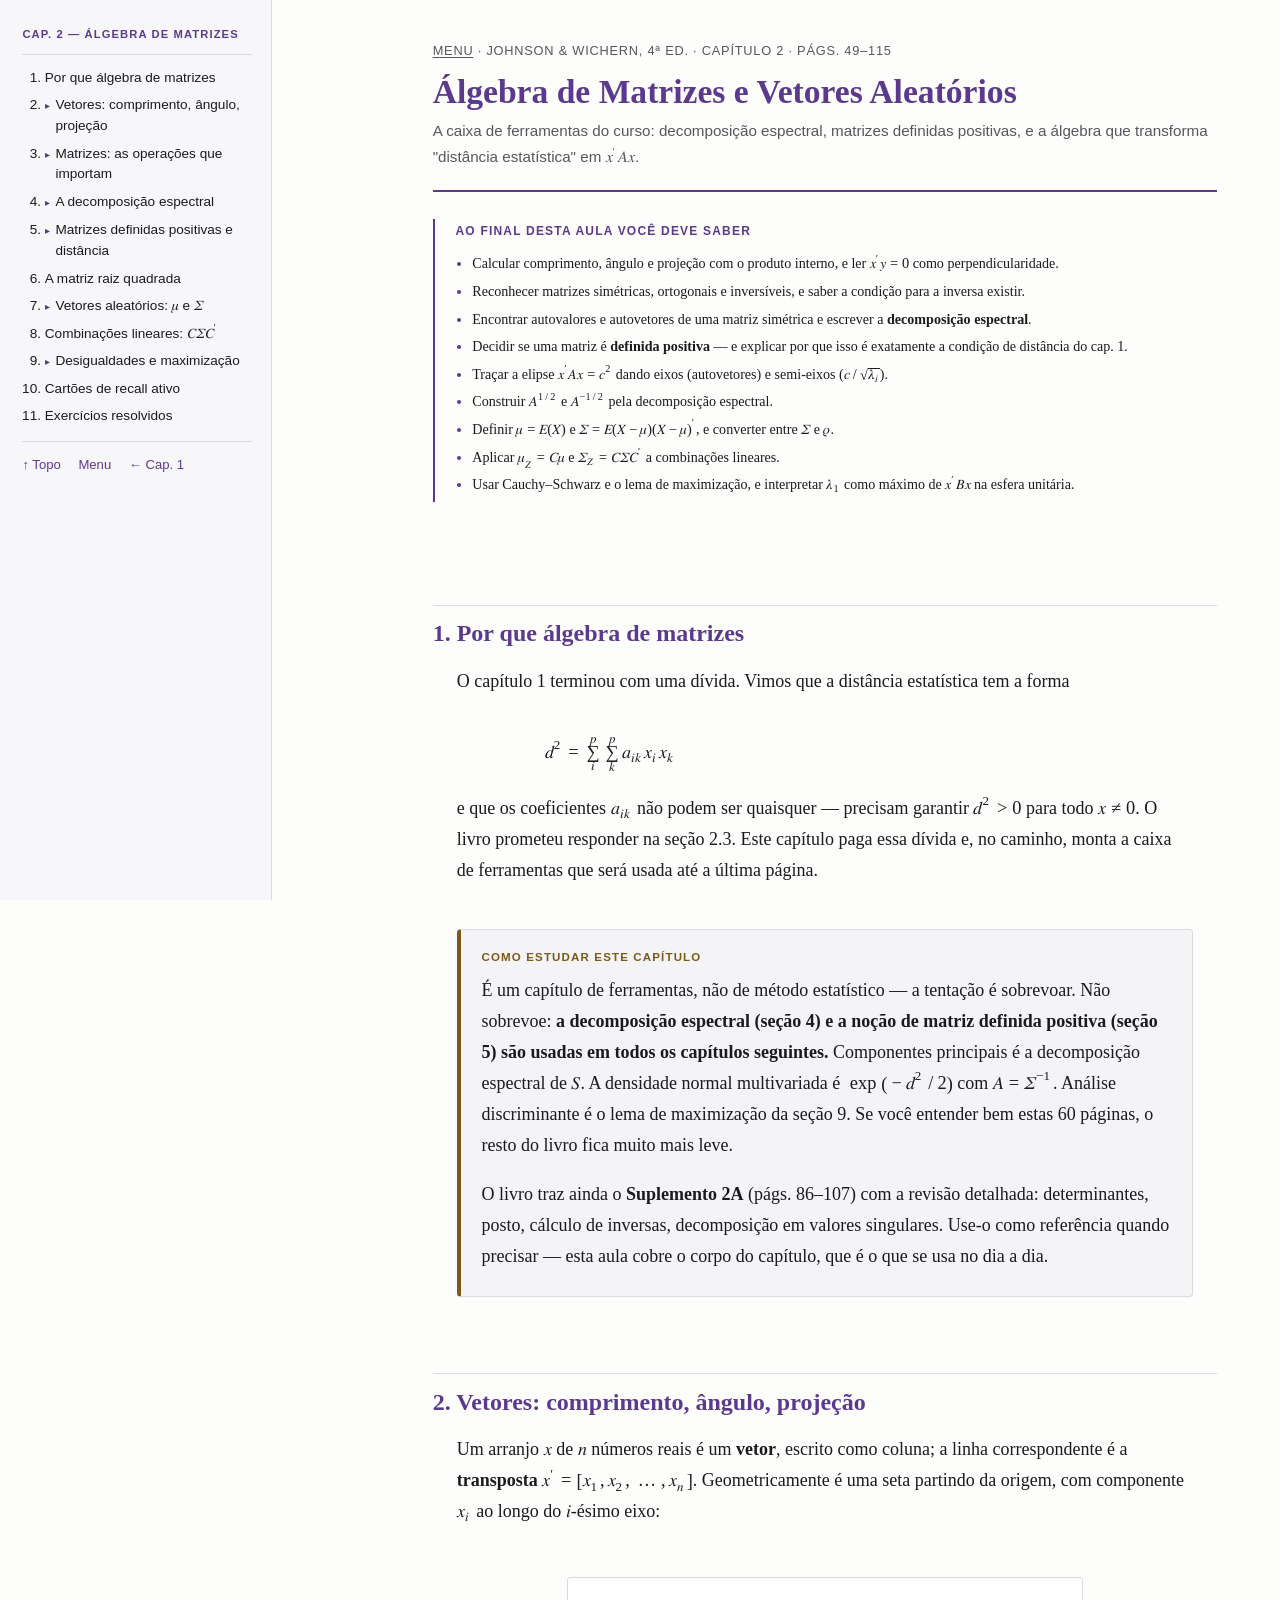
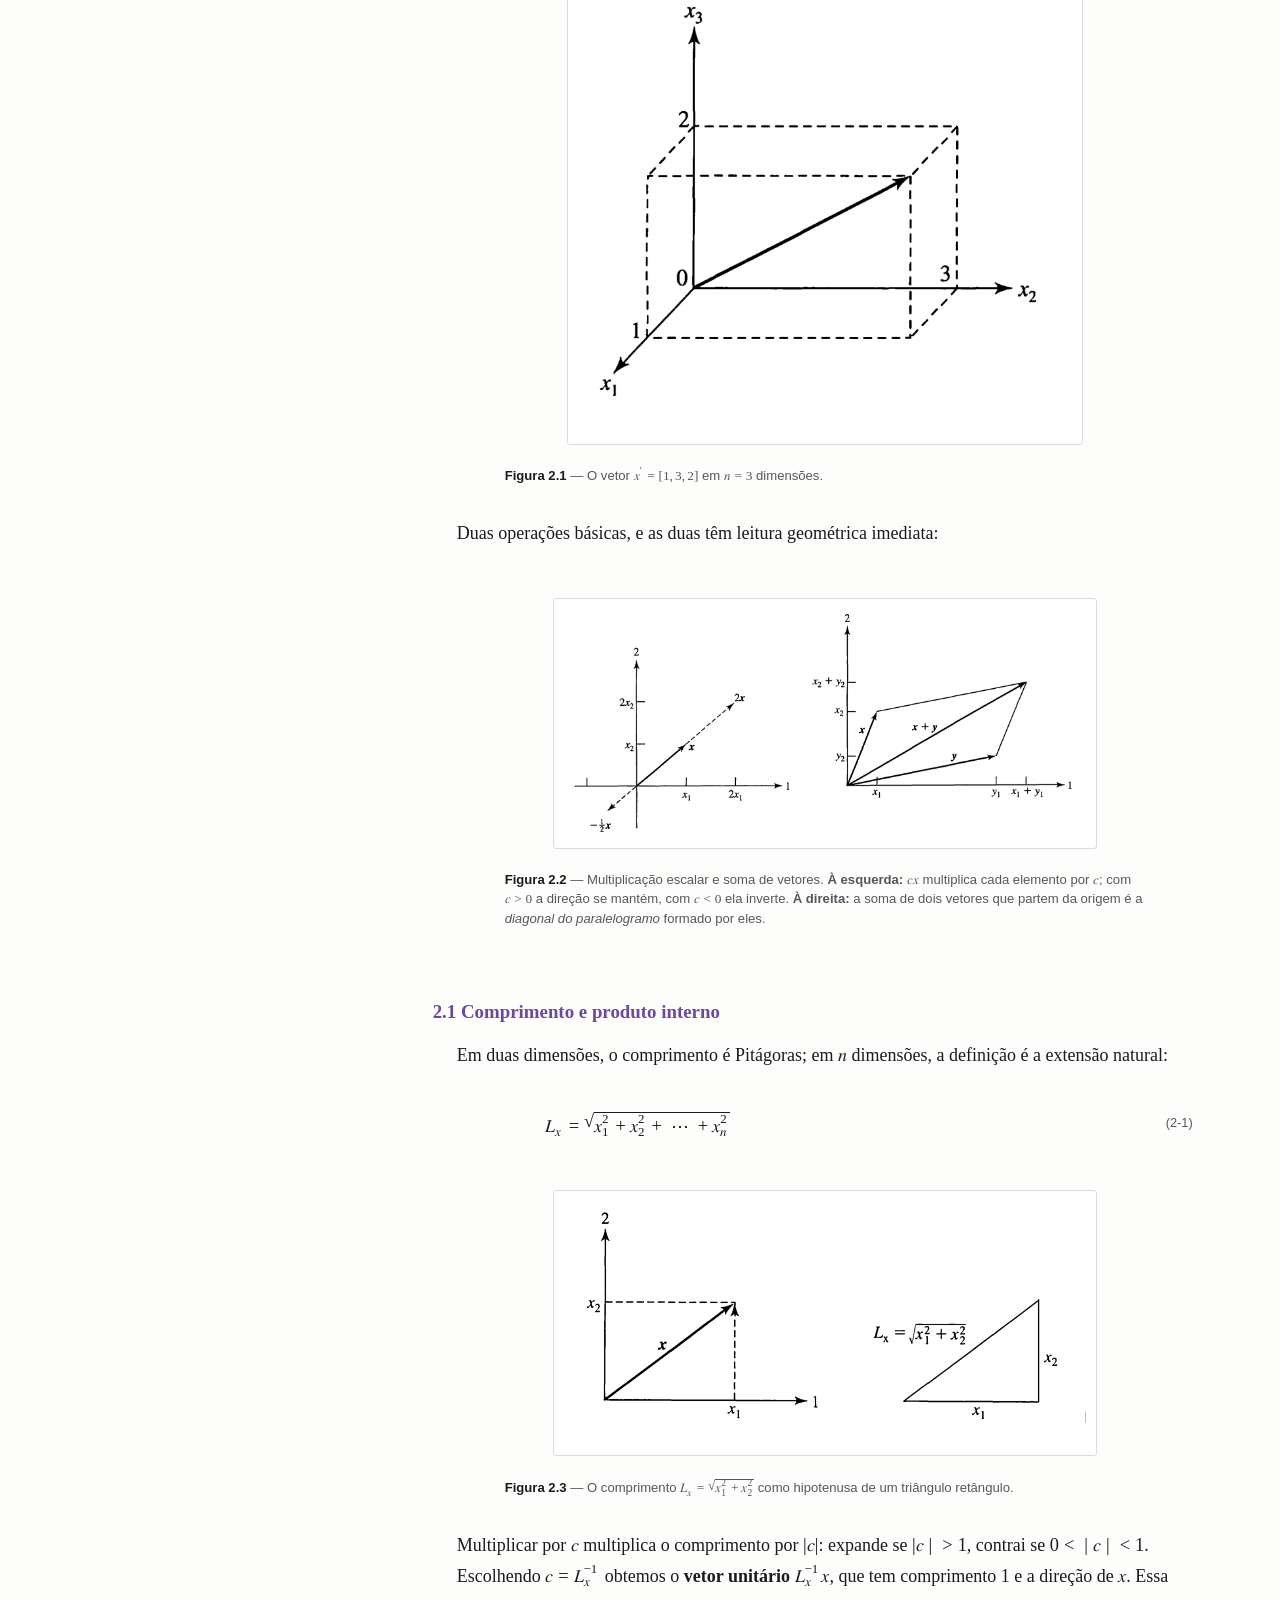
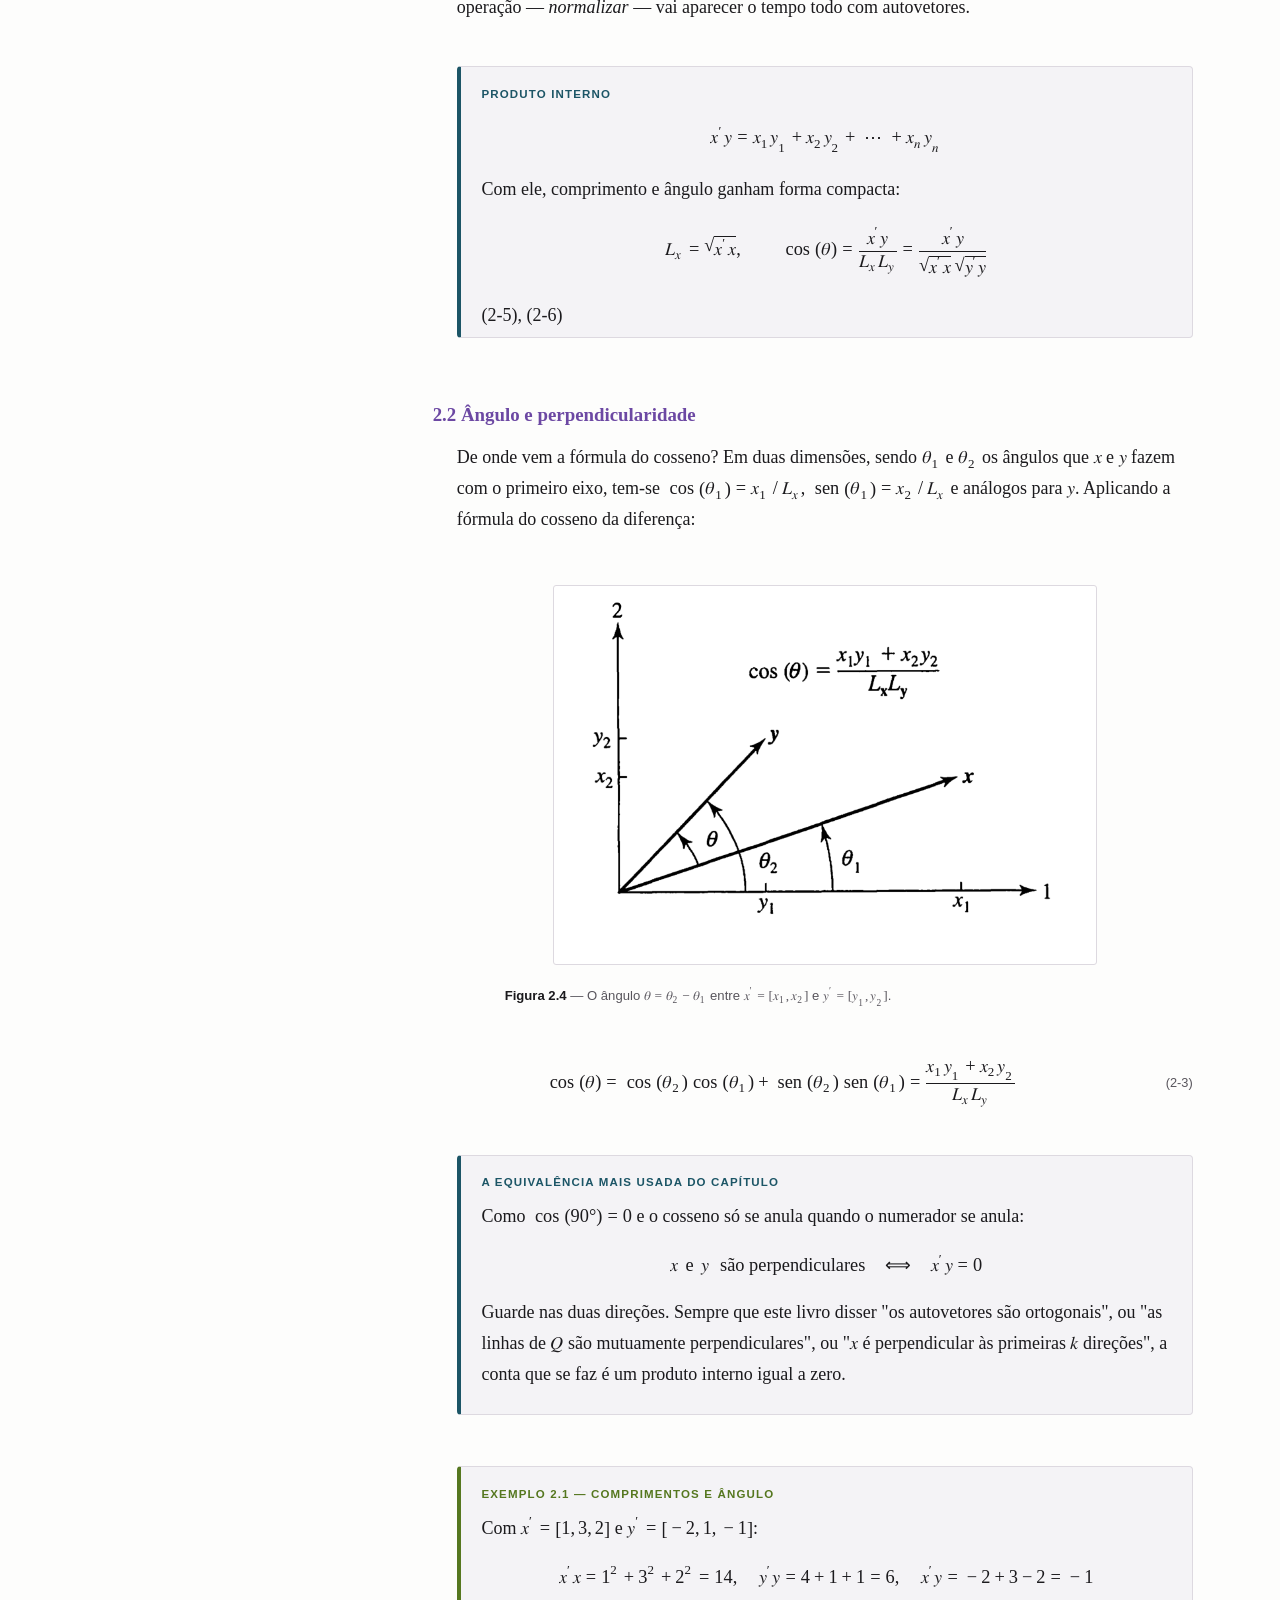
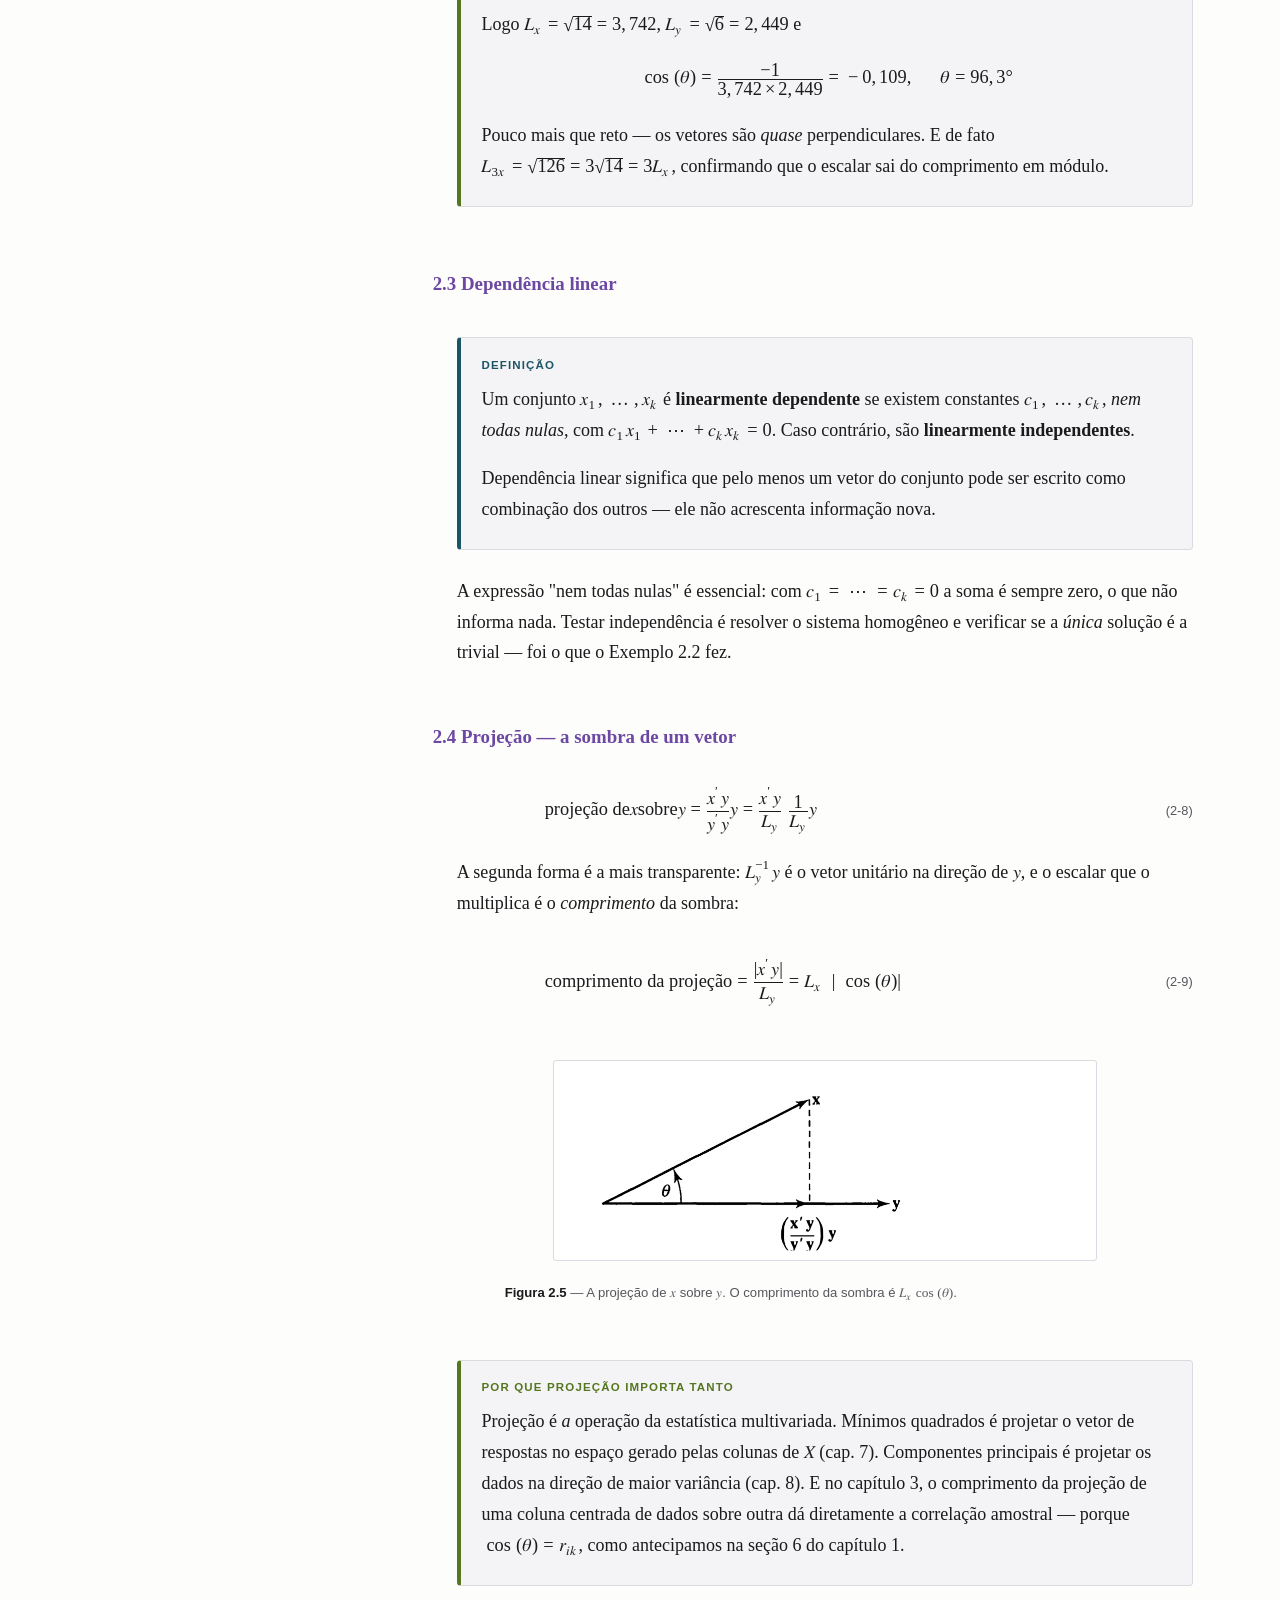
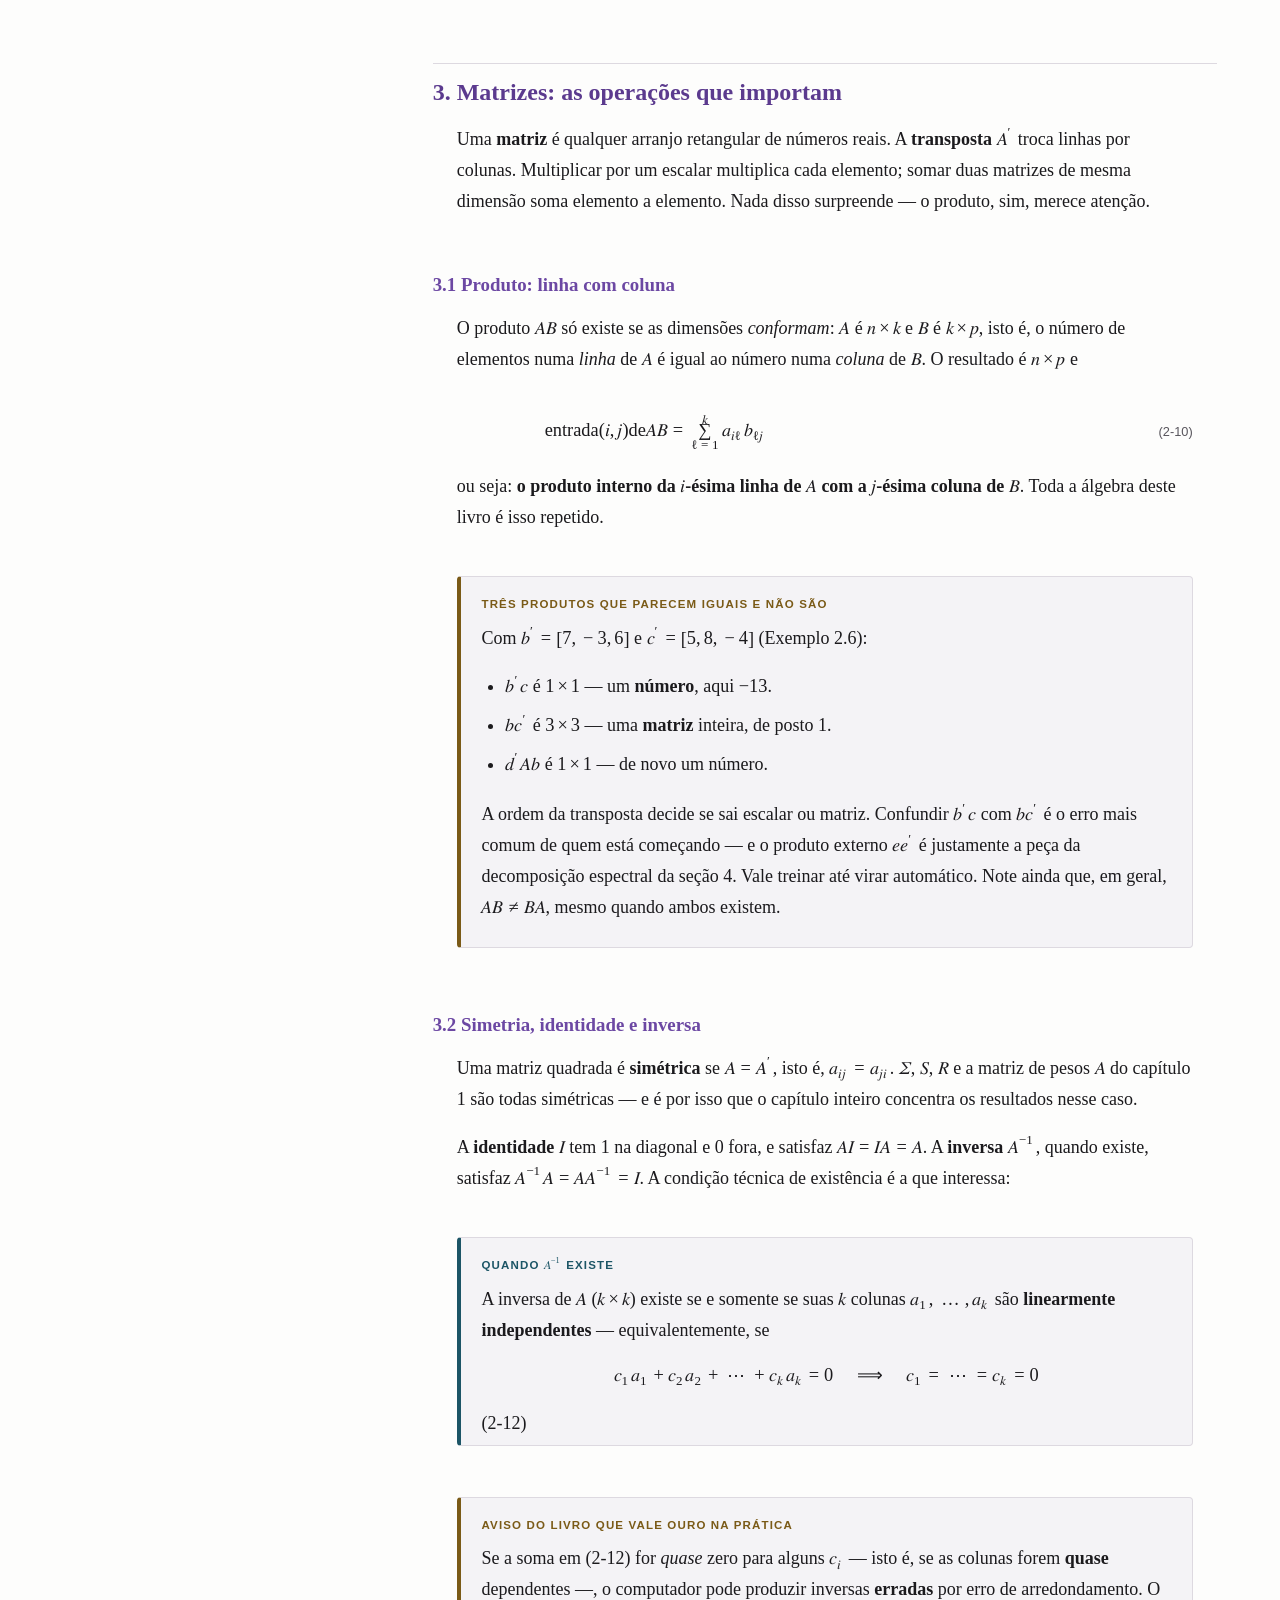
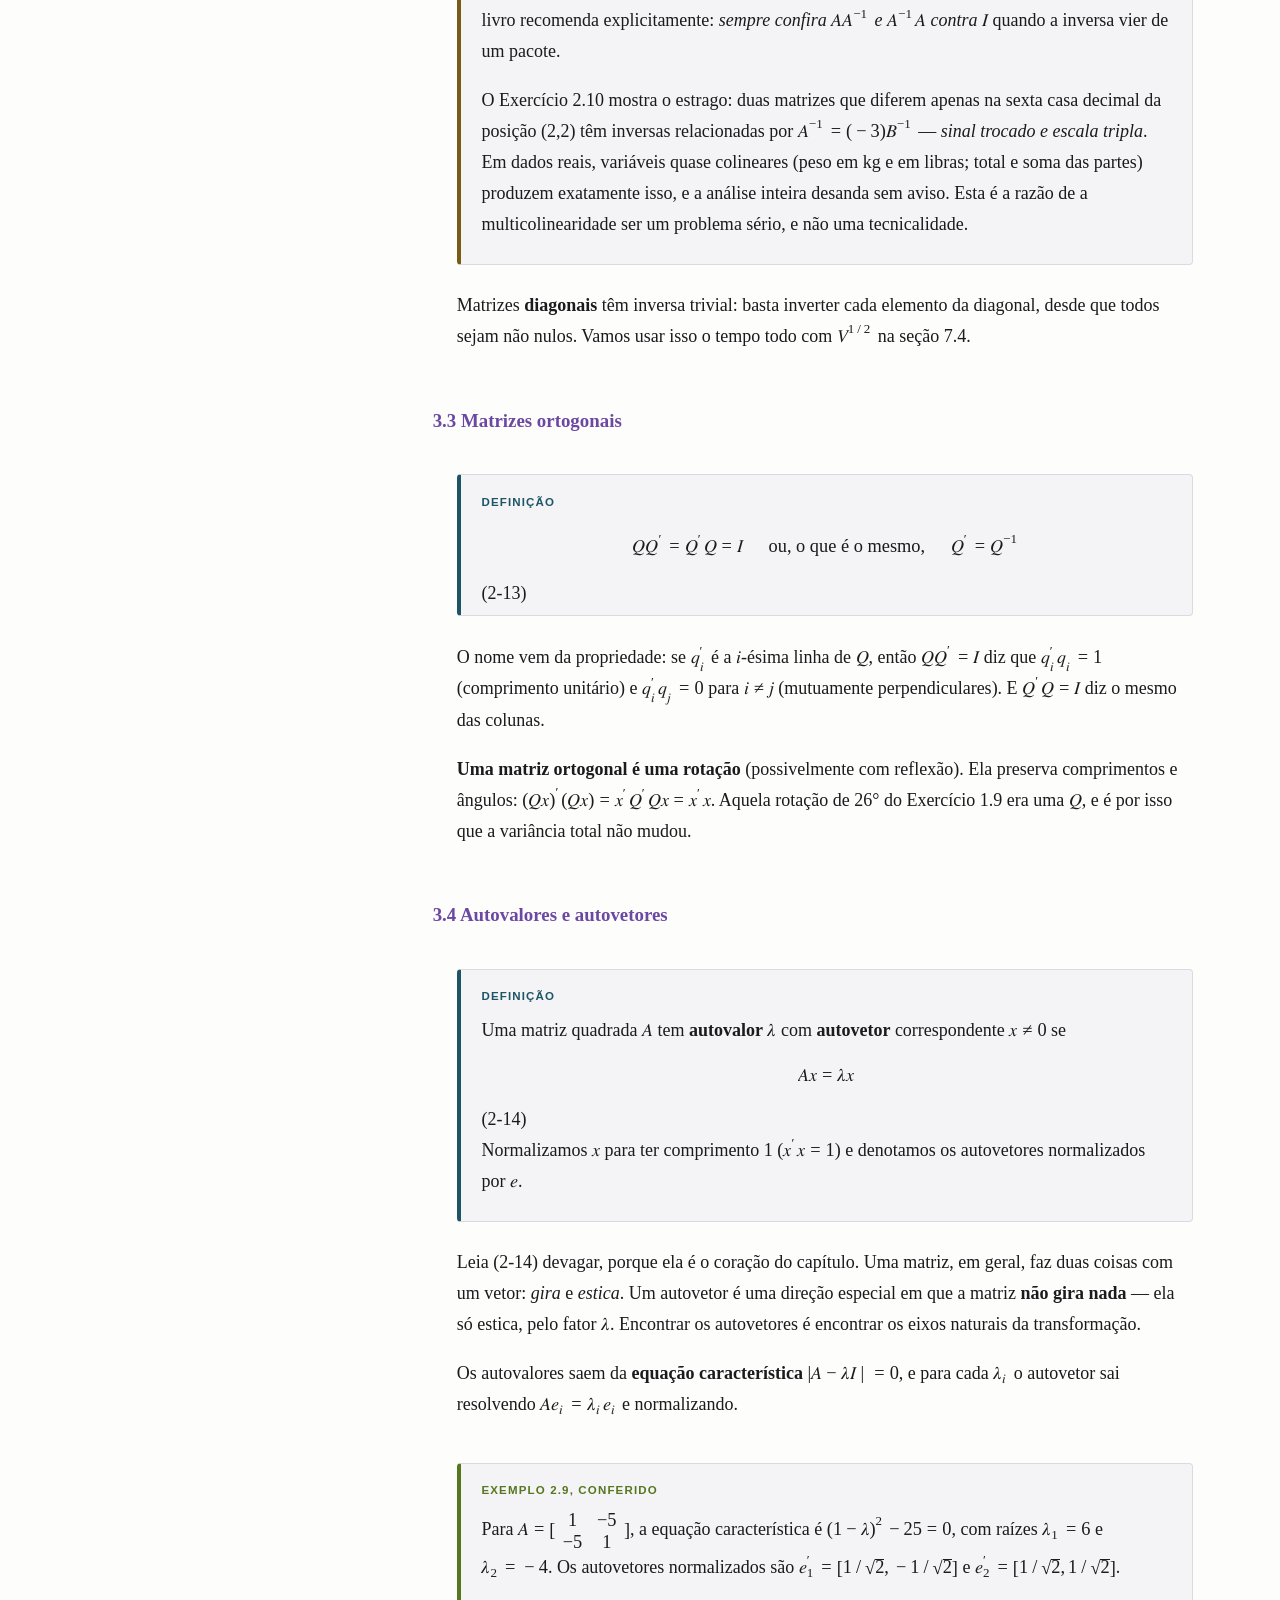
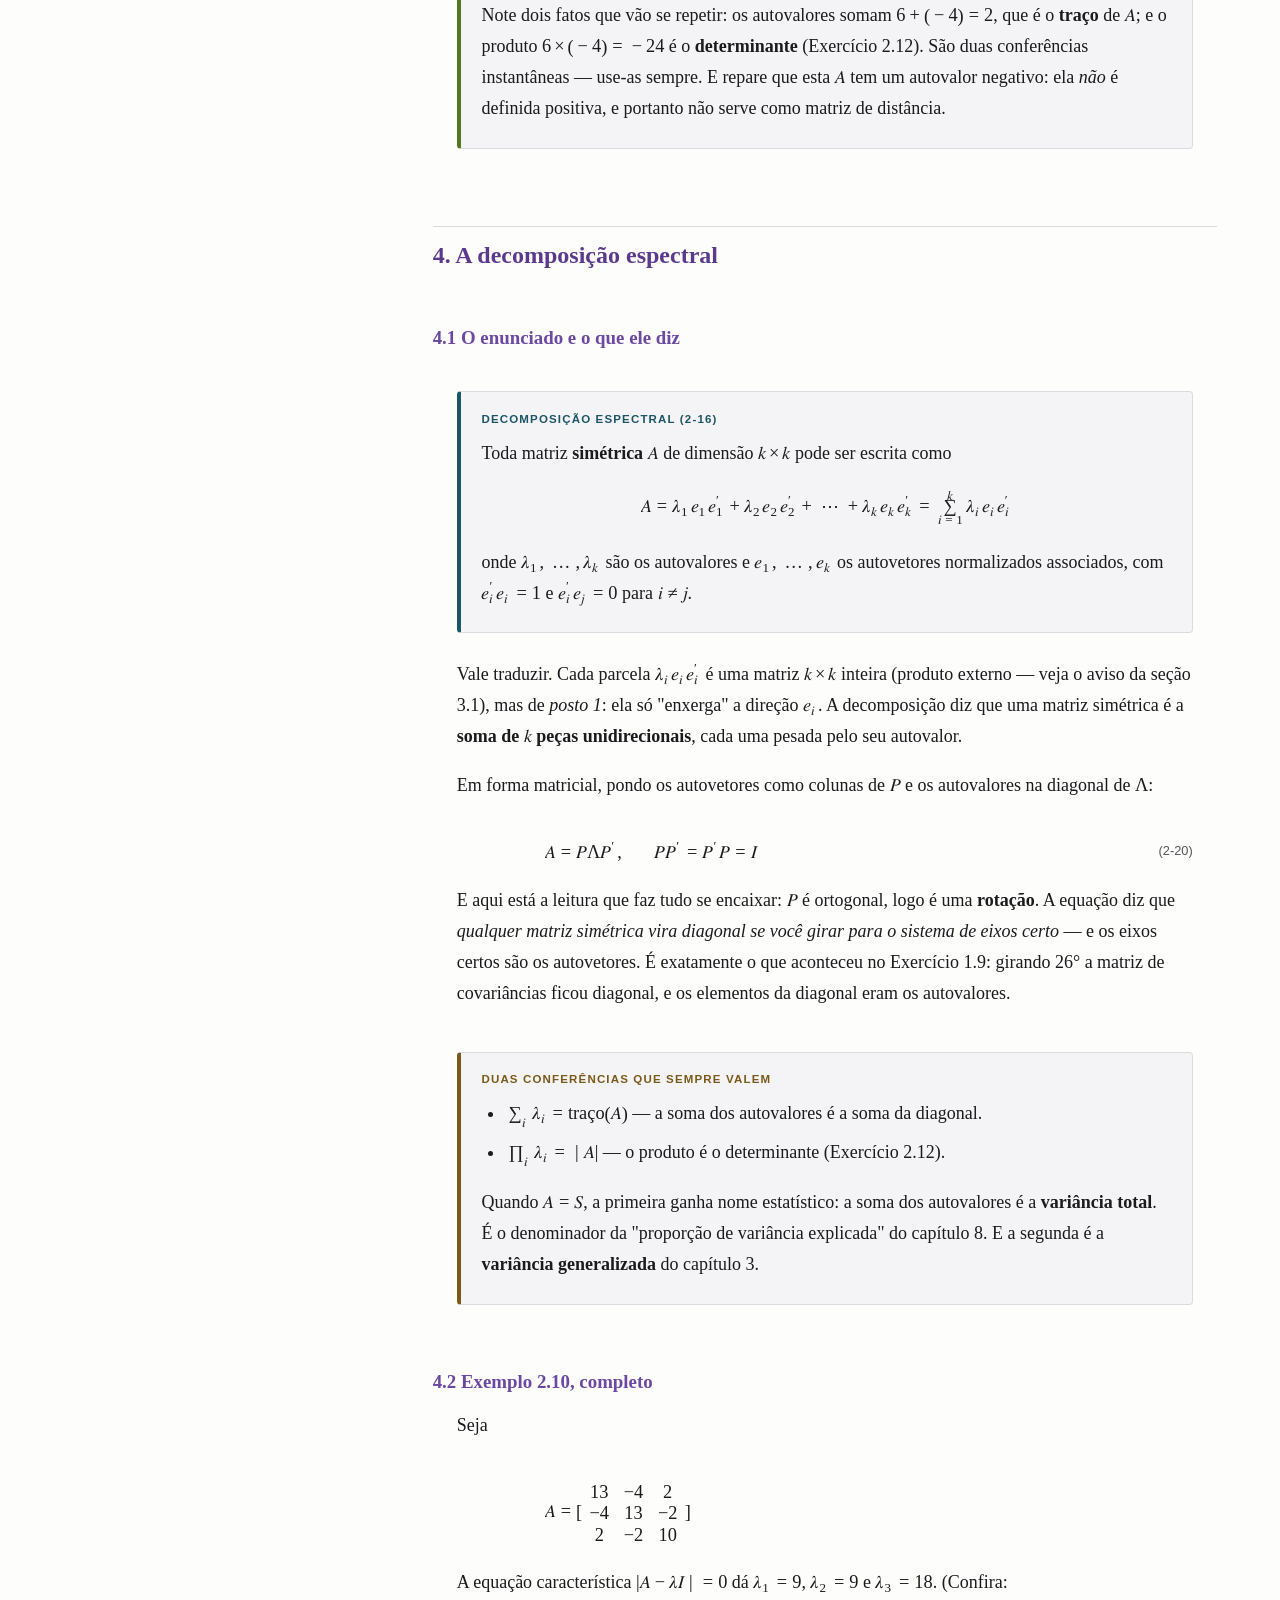
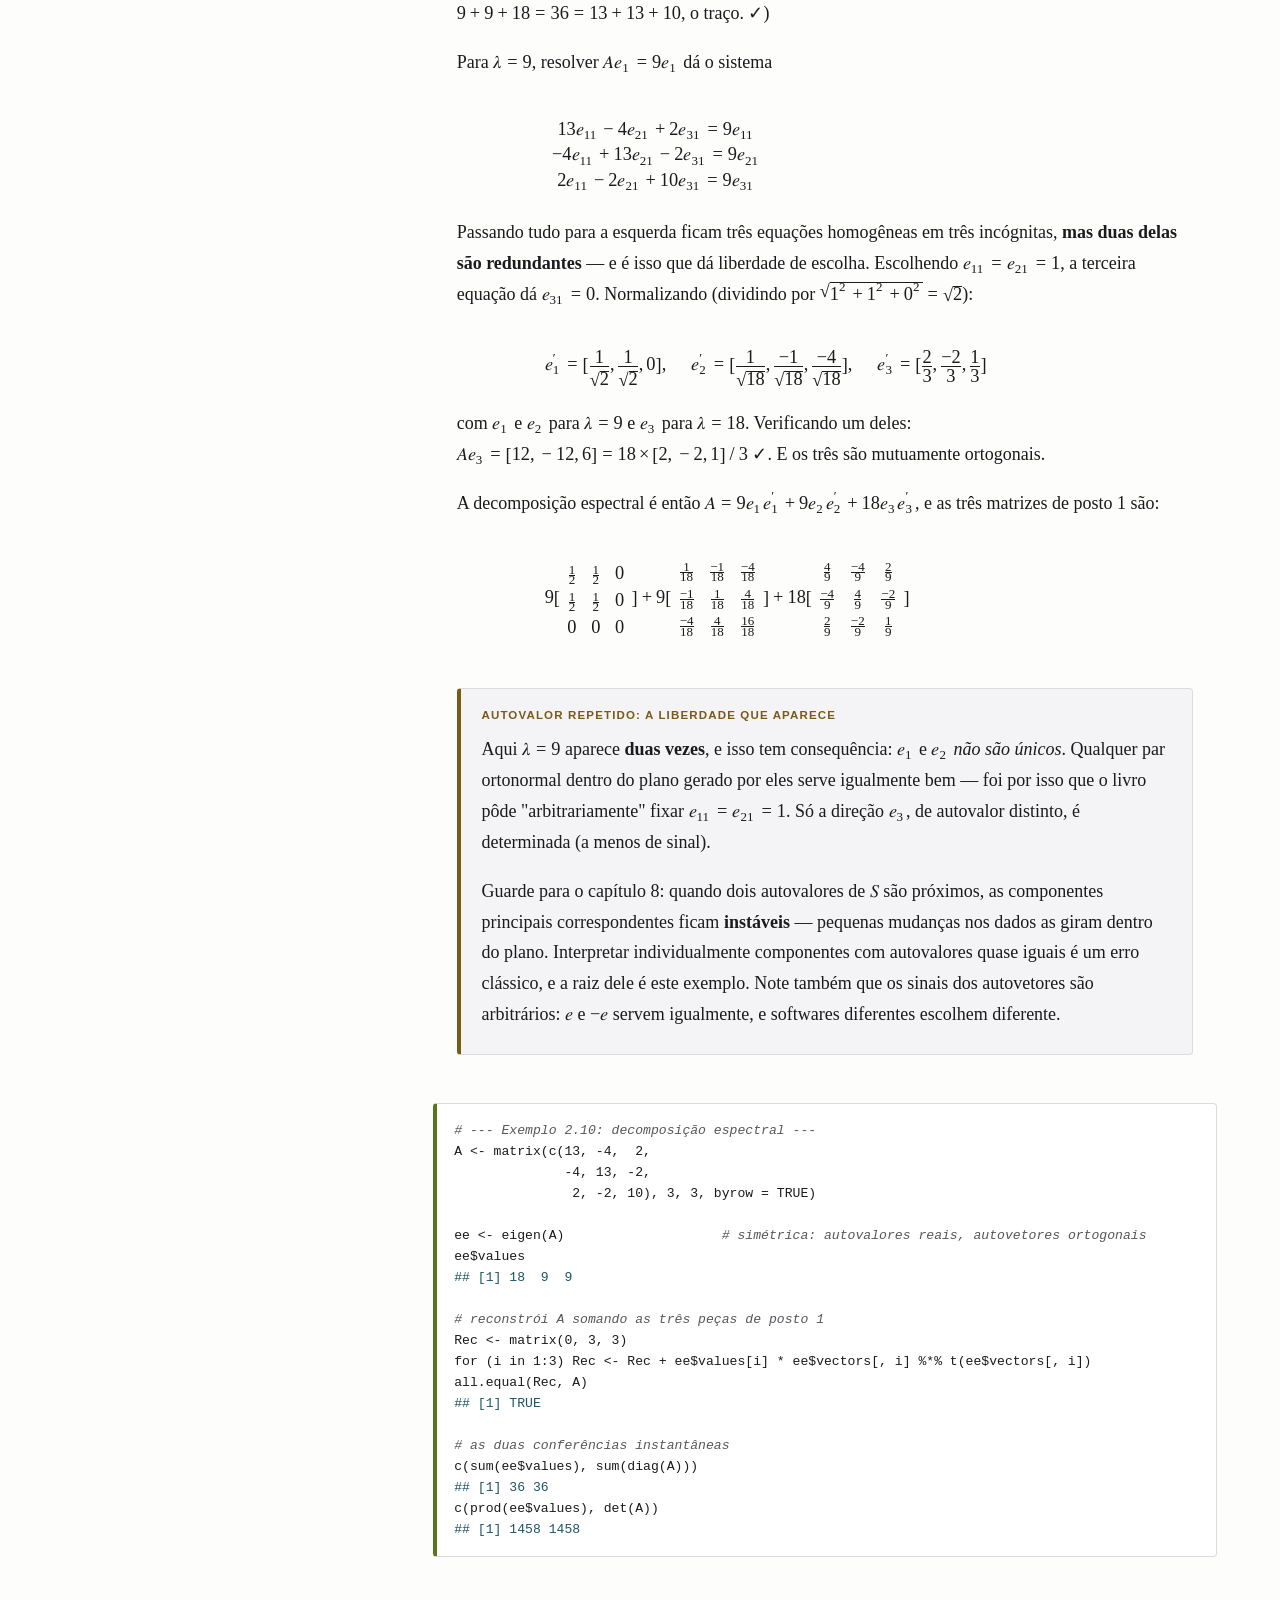
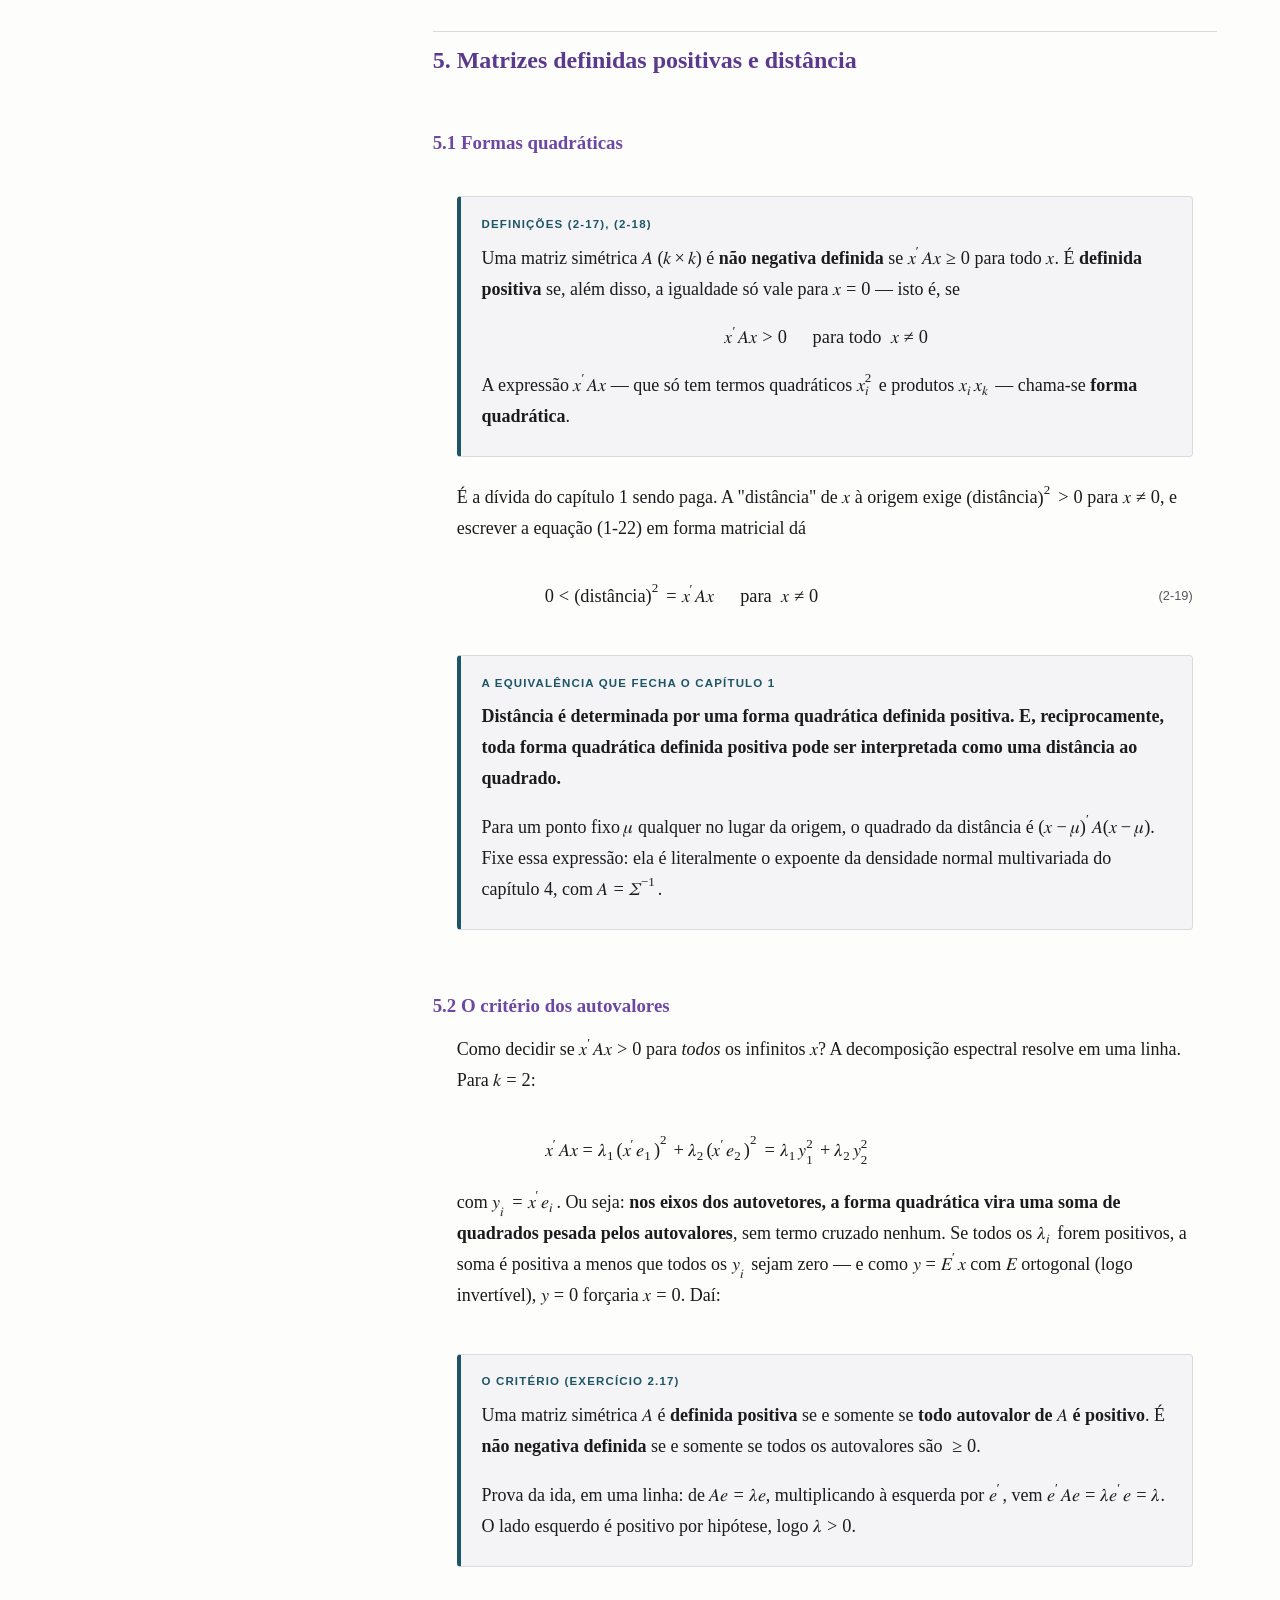
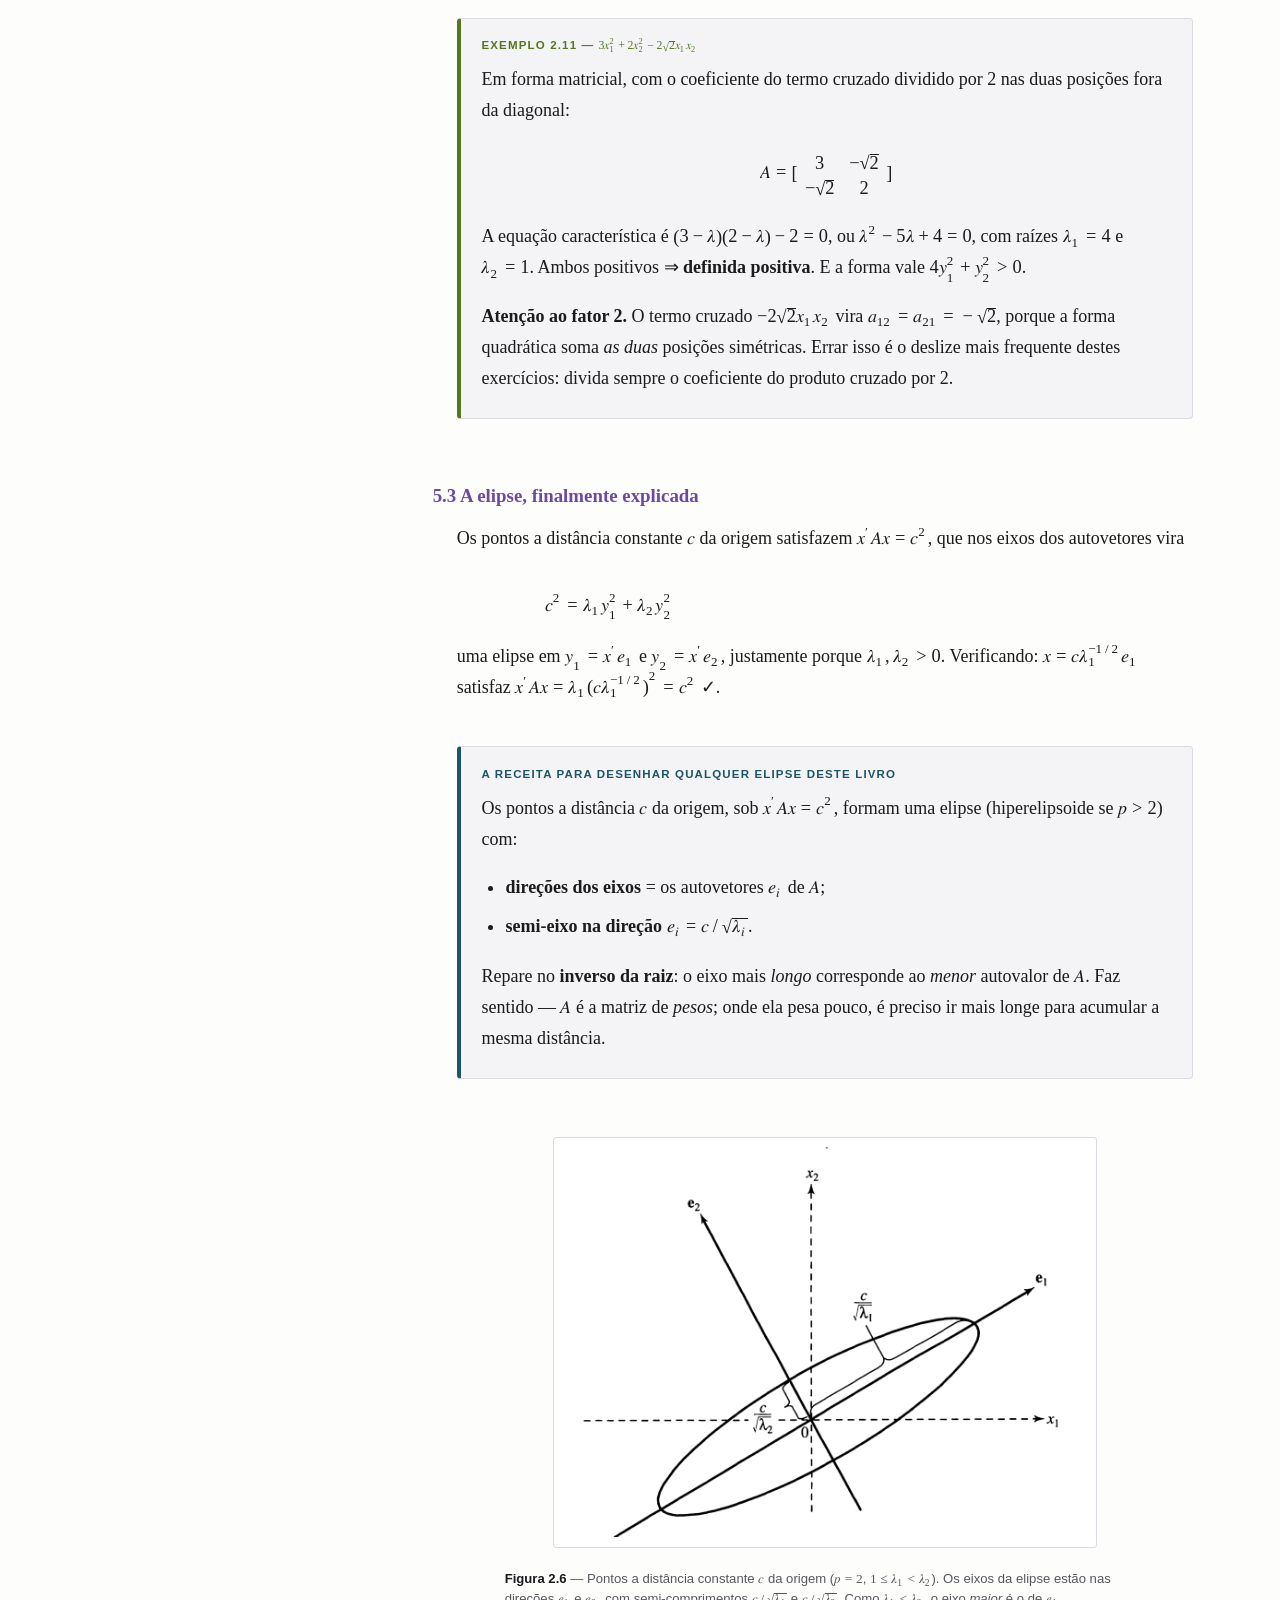
==== estudo/cap02/02-00-algebra-de-matrizes-e-vetores-aleatorios.html @ 69a0a430 "Caderno de estudo de Análise Multivariada: capítulos 1 e 2 Johnson & Wichern, Applied Multivariate S" ====
<!DOCTYPE html>
<html lang="pt-BR">
<head>
<meta charset="utf-8">
<meta name="viewport" content="width=device-width, initial-scale=1">
<!-- Caderno de estudo pessoal: reproduz figuras de obra protegida
     (Johnson & Wichern, Prentice Hall) para uso próprio. Fora dos buscadores. -->
<meta name="robots" content="noindex, nofollow">
<title>Cap. 2 — Álgebra de Matrizes e Vetores Aleatórios</title>
<link rel="stylesheet" href="../assets/tema.css?v=1">
<link rel="stylesheet" href="../assets/estilo.css?v=1">
</head>
<body>

<details class="menu-lateral" open>
  <summary>Índice da aula</summary>
  <nav class="painel">
    <p class="painel-titulo">Cap. 2 — Álgebra de Matrizes</p>
    <ol>
      <li><a href="#s1">Por que álgebra de matrizes</a></li>
      <li><details class="sub">
        <summary><a href="#s2">Vetores: comprimento, ângulo, projeção</a></summary>
        <ul class="subitens">
          <li><a href="#s2-1">2.1 Comprimento e produto interno</a></li>
          <li><a href="#s2-2">2.2 Ângulo e perpendicularidade</a></li>
          <li><a href="#s2-3">2.3 Dependência linear</a></li>
          <li><a href="#s2-4">2.4 Projeção — a sombra de um vetor</a></li>
        </ul>
      </details></li>
      <li><details class="sub">
        <summary><a href="#s3">Matrizes: as operações que importam</a></summary>
        <ul class="subitens">
          <li><a href="#s3-1">3.1 Produto: linha com coluna</a></li>
          <li><a href="#s3-2">3.2 Simetria, identidade e inversa</a></li>
          <li><a href="#s3-3">3.3 Matrizes ortogonais</a></li>
          <li><a href="#s3-4">3.4 Autovalores e autovetores</a></li>
        </ul>
      </details></li>
      <li><details class="sub">
        <summary><a href="#s4">A decomposição espectral</a></summary>
        <ul class="subitens">
          <li><a href="#s4-1">4.1 O enunciado e o que ele diz</a></li>
          <li><a href="#s4-2">4.2 Exemplo 2.10, completo</a></li>
        </ul>
      </details></li>
      <li><details class="sub">
        <summary><a href="#s5">Matrizes definidas positivas e distância</a></summary>
        <ul class="subitens">
          <li><a href="#s5-1">5.1 Formas quadráticas</a></li>
          <li><a href="#s5-2">5.2 O critério dos autovalores</a></li>
          <li><a href="#s5-3">5.3 A elipse, finalmente explicada</a></li>
        </ul>
      </details></li>
      <li><a href="#s6">A matriz raiz quadrada</a></li>
      <li><details class="sub">
        <summary><a href="#s7">Vetores aleatórios: <math><mi mathvariant="bold">μ</mi></math> e <math><mi mathvariant="bold">Σ</mi></math></a></summary>
        <ul class="subitens">
          <li><a href="#s7-1">7.1 Esperança de uma matriz aleatória</a></li>
          <li><a href="#s7-2">7.2 O vetor de médias e a matriz de covariâncias</a></li>
          <li><a href="#s7-3">7.3 Independência × covariância nula</a></li>
          <li><a href="#s7-4">7.4 De <math><mi mathvariant="bold">Σ</mi></math> para <math><mi mathvariant="bold">ρ</mi></math> e de volta</a></li>
          <li><a href="#s7-5">7.5 Particionando <math><mi mathvariant="bold">Σ</mi></math></a></li>
        </ul>
      </details></li>
      <li><a href="#s8">Combinações lineares: <math><mi>C</mi><mi mathvariant="bold">Σ</mi><msup><mi>C</mi><mo>′</mo></msup></math></a></li>
      <li><details class="sub">
        <summary><a href="#s9">Desigualdades e maximização</a></summary>
        <ul class="subitens">
          <li><a href="#s9-1">9.1 Cauchy–Schwarz</a></li>
          <li><a href="#s9-2">9.2 A versão estendida e o lema de maximização</a></li>
          <li><a href="#s9-3">9.3 Autovalores como valores extremos</a></li>
        </ul>
      </details></li>
      <li><a href="#recall">Cartões de recall ativo</a></li>
      <li><a href="#exercicios">Exercícios resolvidos</a></li>
    </ol>
    <p class="extras">
      <a href="#topo">↑ Topo</a>
      <a href="../index.html">Menu</a>
      <a href="../cap01/01-00-aspectos-da-analise-multivariada.html">← Cap. 1</a>
    </p>
  </nav>
</details>

<div class="pagina" id="topo">

<header class="topo">
  <p class="migalha"><a href="../index.html">Menu</a> · Johnson &amp; Wichern, 4ª ed. · Capítulo 2 · págs. 49–115</p>
  <h1>Álgebra de Matrizes e Vetores Aleatórios</h1>
  <p class="subtitulo">A caixa de ferramentas do curso: decomposição espectral, matrizes definidas positivas, e a álgebra que transforma "distância estatística" em <math><msup><mi mathvariant="bold">x</mi><mo>′</mo></msup><mi>A</mi><mi mathvariant="bold">x</mi></math>.</p>
</header>

<div class="caixa objetivo">
  <span class="rotulo">Ao final desta aula você deve saber</span>
  <ul>
    <li>Calcular comprimento, ângulo e projeção com o produto interno, e ler <math><msup><mi mathvariant="bold">x</mi><mo>′</mo></msup><mi mathvariant="bold">y</mi><mo>=</mo><mn>0</mn></math> como perpendicularidade.</li>
    <li>Reconhecer matrizes simétricas, ortogonais e inversíveis, e saber a condição para a inversa existir.</li>
    <li>Encontrar autovalores e autovetores de uma matriz simétrica e escrever a <strong>decomposição espectral</strong>.</li>
    <li>Decidir se uma matriz é <strong>definida positiva</strong> — e explicar por que isso é exatamente a condição de distância do cap. 1.</li>
    <li>Traçar a elipse <math><msup><mi mathvariant="bold">x</mi><mo>′</mo></msup><mi>A</mi><mi mathvariant="bold">x</mi><mo>=</mo><msup><mi>c</mi><mn>2</mn></msup></math> dando eixos (autovetores) e semi-eixos (<math><mi>c</mi><mo>/</mo><msqrt><msub><mi>λ</mi><mi>i</mi></msub></msqrt></math>).</li>
    <li>Construir <math><msup><mi>A</mi><mrow><mn>1</mn><mo>/</mo><mn>2</mn></mrow></msup></math> e <math><msup><mi>A</mi><mrow><mo>−</mo><mn>1</mn><mo>/</mo><mn>2</mn></mrow></msup></math> pela decomposição espectral.</li>
    <li>Definir <math><mi mathvariant="bold">μ</mi><mo>=</mo><mi>E</mi><mo>(</mo><mi mathvariant="bold">X</mi><mo>)</mo></math> e <math><mi mathvariant="bold">Σ</mi><mo>=</mo><mi>E</mi><mo>(</mo><mi mathvariant="bold">X</mi><mo>−</mo><mi mathvariant="bold">μ</mi><mo>)</mo><msup><mrow><mo>(</mo><mi mathvariant="bold">X</mi><mo>−</mo><mi mathvariant="bold">μ</mi><mo>)</mo></mrow><mo>′</mo></msup></math>, e converter entre <math><mi mathvariant="bold">Σ</mi></math> e <math><mi mathvariant="bold">ρ</mi></math>.</li>
    <li>Aplicar <math><msub><mi mathvariant="bold">μ</mi><mi>Z</mi></msub><mo>=</mo><mi>C</mi><mi mathvariant="bold">μ</mi></math> e <math><msub><mi mathvariant="bold">Σ</mi><mi>Z</mi></msub><mo>=</mo><mi>C</mi><mi mathvariant="bold">Σ</mi><msup><mi>C</mi><mo>′</mo></msup></math> a combinações lineares.</li>
    <li>Usar Cauchy–Schwarz e o lema de maximização, e interpretar <math><msub><mi>λ</mi><mn>1</mn></msub></math> como máximo de <math><msup><mi mathvariant="bold">x</mi><mo>′</mo></msup><mi>B</mi><mi mathvariant="bold">x</mi></math> na esfera unitária.</li>
  </ul>
</div>



<h2 id="s1">1. Por que álgebra de matrizes</h2>

<p>O capítulo 1 terminou com uma dívida. Vimos que a distância estatística tem a forma</p>

<div class="eq">
<math display="block"><mrow><msup><mi>d</mi><mn>2</mn></msup><mo>=</mo><munderover><mo>∑</mo><mi>i</mi><mi>p</mi></munderover><munderover><mo>∑</mo><mi>k</mi><mi>p</mi></munderover><msub><mi>a</mi><mrow><mi>i</mi><mi>k</mi></mrow></msub><msub><mi>x</mi><mi>i</mi></msub><msub><mi>x</mi><mi>k</mi></msub></mrow></math>
</div>

<p>e que os coeficientes <math><msub><mi>a</mi><mrow><mi>i</mi><mi>k</mi></mrow></msub></math> não podem ser quaisquer — precisam garantir <math><msup><mi>d</mi><mn>2</mn></msup><mo>&gt;</mo><mn>0</mn></math> para todo <math><mi mathvariant="bold">x</mi><mo>≠</mo><mn>0</mn></math>. O livro prometeu responder na seção 2.3. Este capítulo paga essa dívida e, no caminho, monta a caixa de ferramentas que será usada até a última página.</p>

<div class="caixa aviso">
  <span class="rotulo">Como estudar este capítulo</span>
  <p>É um capítulo de ferramentas, não de método estatístico — a tentação é sobrevoar. Não sobrevoe: <strong>a decomposição espectral (seção 4) e a noção de matriz definida positiva (seção 5) são usadas em todos os capítulos seguintes.</strong> Componentes principais é a decomposição espectral de <math><mi>S</mi></math>. A densidade normal multivariada é <math><mo>exp</mo><mo>(</mo><mo>−</mo><msup><mi>d</mi><mn>2</mn></msup><mo>/</mo><mn>2</mn><mo>)</mo></math> com <math><mi>A</mi><mo>=</mo><msup><mi mathvariant="bold">Σ</mi><mrow><mo>−</mo><mn>1</mn></mrow></msup></math>. Análise discriminante é o lema de maximização da seção 9. Se você entender bem estas 60 páginas, o resto do livro fica muito mais leve.</p>
  <p>O livro traz ainda o <strong>Suplemento 2A</strong> (págs. 86–107) com a revisão detalhada: determinantes, posto, cálculo de inversas, decomposição em valores singulares. Use-o como referência quando precisar — esta aula cobre o corpo do capítulo, que é o que se usa no dia a dia.</p>
</div>


<h2 id="s2">2. Vetores: comprimento, ângulo, projeção</h2>

<p>Um arranjo <math><mi mathvariant="bold">x</mi></math> de <math><mi>n</mi></math> números reais é um <strong>vetor</strong>, escrito como coluna; a linha correspondente é a <strong>transposta</strong> <math><msup><mi mathvariant="bold">x</mi><mo>′</mo></msup><mo>=</mo><mo>[</mo><msub><mi>x</mi><mn>1</mn></msub><mo>,</mo><msub><mi>x</mi><mn>2</mn></msub><mo>,</mo><mo>…</mo><mo>,</mo><msub><mi>x</mi><mi>n</mi></msub><mo>]</mo></math>. Geometricamente é uma seta partindo da origem, com componente <math><msub><mi>x</mi><mi>i</mi></msub></math> ao longo do <math><mi>i</mi></math>-ésimo eixo:</p>

<figure>
  <img src="img/fig-02-01.png" alt="Vetor desenhado em três dimensões dentro de uma caixa tracejada, com componentes 1, 3 e 2 nos eixos x1, x2 e x3.">
  <figcaption><b>Figura 2.1</b> — O vetor <math><msup><mi mathvariant="bold">x</mi><mo>′</mo></msup><mo>=</mo><mo>[</mo><mn>1</mn><mo>,</mo><mn>3</mn><mo>,</mo><mn>2</mn><mo>]</mo></math> em <math><mi>n</mi><mo>=</mo><mn>3</mn></math> dimensões.</figcaption>
</figure>

<p>Duas operações básicas, e as duas têm leitura geométrica imediata:</p>

<figure>
  <img src="img/fig-02-02.png" alt="À esquerda, multiplicação escalar: o vetor 2x é o dobro e -x/2 aponta para o lado oposto. À direita, a soma x+y como diagonal do paralelogramo.">
  <figcaption><b>Figura 2.2</b> — Multiplicação escalar e soma de vetores. <strong>À esquerda:</strong> <math><mi>c</mi><mi mathvariant="bold">x</mi></math> multiplica cada elemento por <math><mi>c</mi></math>; com <math><mi>c</mi><mo>&gt;</mo><mn>0</mn></math> a direção se mantém, com <math><mi>c</mi><mo>&lt;</mo><mn>0</mn></math> ela inverte. <strong>À direita:</strong> a soma de dois vetores que partem da origem é a <em>diagonal do paralelogramo</em> formado por eles.</figcaption>
</figure>

<h3 id="s2-1">2.1 Comprimento e produto interno</h3>

<p>Em duas dimensões, o comprimento é Pitágoras; em <math><mi>n</mi></math> dimensões, a definição é a extensão natural:</p>

<div class="eq">
<math display="block"><mrow><msub><mi>L</mi><mi mathvariant="bold">x</mi></msub><mo>=</mo><msqrt><mrow><msubsup><mi>x</mi><mn>1</mn><mn>2</mn></msubsup><mo>+</mo><msubsup><mi>x</mi><mn>2</mn><mn>2</mn></msubsup><mo>+</mo><mo>⋯</mo><mo>+</mo><msubsup><mi>x</mi><mi>n</mi><mn>2</mn></msubsup></mrow></msqrt></mrow></math>
<span class="num">(2-1)</span>
</div>

<figure>
  <img src="img/fig-02-03.png" alt="À esquerda, o vetor x no plano com suas componentes x1 e x2; à direita, o triângulo retângulo cuja hipotenusa é o comprimento de x.">
  <figcaption><b>Figura 2.3</b> — O comprimento <math><msub><mi>L</mi><mi mathvariant="bold">x</mi></msub><mo>=</mo><msqrt><mrow><msubsup><mi>x</mi><mn>1</mn><mn>2</mn></msubsup><mo>+</mo><msubsup><mi>x</mi><mn>2</mn><mn>2</mn></msubsup></mrow></msqrt></math> como hipotenusa de um triângulo retângulo.</figcaption>
</figure>

<p>Multiplicar por <math><mi>c</mi></math> multiplica o comprimento por <math><mo>|</mo><mi>c</mi><mo>|</mo></math>: expande se <math><mo>|</mo><mi>c</mi><mo>|</mo><mo>&gt;</mo><mn>1</mn></math>, contrai se <math><mn>0</mn><mo>&lt;</mo><mo>|</mo><mi>c</mi><mo>|</mo><mo>&lt;</mo><mn>1</mn></math>. Escolhendo <math><mi>c</mi><mo>=</mo><msubsup><mi>L</mi><mi mathvariant="bold">x</mi><mrow><mo>−</mo><mn>1</mn></mrow></msubsup></math> obtemos o <strong>vetor unitário</strong> <math><msubsup><mi>L</mi><mi mathvariant="bold">x</mi><mrow><mo>−</mo><mn>1</mn></mrow></msubsup><mi mathvariant="bold">x</mi></math>, que tem comprimento 1 e a direção de <math><mi mathvariant="bold">x</mi></math>. Essa operação — <em>normalizar</em> — vai aparecer o tempo todo com autovetores.</p>

<div class="caixa definicao">
  <span class="rotulo">Produto interno</span>
  <math display="block"><mrow><msup><mi mathvariant="bold">x</mi><mo>′</mo></msup><mi mathvariant="bold">y</mi><mo>=</mo><msub><mi>x</mi><mn>1</mn></msub><msub><mi>y</mi><mn>1</mn></msub><mo>+</mo><msub><mi>x</mi><mn>2</mn></msub><msub><mi>y</mi><mn>2</mn></msub><mo>+</mo><mo>⋯</mo><mo>+</mo><msub><mi>x</mi><mi>n</mi></msub><msub><mi>y</mi><mi>n</mi></msub></mrow></math>
  <p>Com ele, comprimento e ângulo ganham forma compacta:</p>
  <math display="block"><mrow><msub><mi>L</mi><mi mathvariant="bold">x</mi></msub><mo>=</mo><msqrt><mrow><msup><mi mathvariant="bold">x</mi><mo>′</mo></msup><mi mathvariant="bold">x</mi></mrow></msqrt><mo>,</mo><mspace width="2em"/><mo>cos</mo><mo>(</mo><mi>θ</mi><mo>)</mo><mo>=</mo><mfrac><mrow><msup><mi mathvariant="bold">x</mi><mo>′</mo></msup><mi mathvariant="bold">y</mi></mrow><mrow><msub><mi>L</mi><mi mathvariant="bold">x</mi></msub><msub><mi>L</mi><mi mathvariant="bold">y</mi></msub></mrow></mfrac><mo>=</mo><mfrac><mrow><msup><mi mathvariant="bold">x</mi><mo>′</mo></msup><mi mathvariant="bold">y</mi></mrow><mrow><msqrt><mrow><msup><mi mathvariant="bold">x</mi><mo>′</mo></msup><mi mathvariant="bold">x</mi></mrow></msqrt><mspace width="0.2em"/><msqrt><mrow><msup><mi mathvariant="bold">y</mi><mo>′</mo></msup><mi mathvariant="bold">y</mi></mrow></msqrt></mrow></mfrac></mrow></math>
  <span class="num">(2-5), (2-6)</span>
</div>

<h3 id="s2-2">2.2 Ângulo e perpendicularidade</h3>

<p>De onde vem a fórmula do cosseno? Em duas dimensões, sendo <math><msub><mi>θ</mi><mn>1</mn></msub></math> e <math><msub><mi>θ</mi><mn>2</mn></msub></math> os ângulos que <math><mi mathvariant="bold">x</mi></math> e <math><mi mathvariant="bold">y</mi></math> fazem com o primeiro eixo, tem-se <math><mo>cos</mo><mo>(</mo><msub><mi>θ</mi><mn>1</mn></msub><mo>)</mo><mo>=</mo><msub><mi>x</mi><mn>1</mn></msub><mo>/</mo><msub><mi>L</mi><mi mathvariant="bold">x</mi></msub></math>, <math><mo>sen</mo><mo>(</mo><msub><mi>θ</mi><mn>1</mn></msub><mo>)</mo><mo>=</mo><msub><mi>x</mi><mn>2</mn></msub><mo>/</mo><msub><mi>L</mi><mi mathvariant="bold">x</mi></msub></math> e análogos para <math><mi mathvariant="bold">y</mi></math>. Aplicando a fórmula do cosseno da diferença:</p>

<figure>
  <img src="img/fig-02-04.png" alt="Dois vetores x e y no plano, com os ângulos teta1 e teta2 que cada um faz com o eixo horizontal e o ângulo teta entre eles.">
  <figcaption><b>Figura 2.4</b> — O ângulo <math><mi>θ</mi><mo>=</mo><msub><mi>θ</mi><mn>2</mn></msub><mo>−</mo><msub><mi>θ</mi><mn>1</mn></msub></math> entre <math><msup><mi mathvariant="bold">x</mi><mo>′</mo></msup><mo>=</mo><mo>[</mo><msub><mi>x</mi><mn>1</mn></msub><mo>,</mo><msub><mi>x</mi><mn>2</mn></msub><mo>]</mo></math> e <math><msup><mi mathvariant="bold">y</mi><mo>′</mo></msup><mo>=</mo><mo>[</mo><msub><mi>y</mi><mn>1</mn></msub><mo>,</mo><msub><mi>y</mi><mn>2</mn></msub><mo>]</mo></math>.</figcaption>
</figure>

<div class="eq">
<math display="block"><mrow><mo>cos</mo><mo>(</mo><mi>θ</mi><mo>)</mo><mo>=</mo><mo>cos</mo><mo>(</mo><msub><mi>θ</mi><mn>2</mn></msub><mo>)</mo><mo>cos</mo><mo>(</mo><msub><mi>θ</mi><mn>1</mn></msub><mo>)</mo><mo>+</mo><mo>sen</mo><mo>(</mo><msub><mi>θ</mi><mn>2</mn></msub><mo>)</mo><mo>sen</mo><mo>(</mo><msub><mi>θ</mi><mn>1</mn></msub><mo>)</mo><mo>=</mo><mfrac><mrow><msub><mi>x</mi><mn>1</mn></msub><msub><mi>y</mi><mn>1</mn></msub><mo>+</mo><msub><mi>x</mi><mn>2</mn></msub><msub><mi>y</mi><mn>2</mn></msub></mrow><mrow><msub><mi>L</mi><mi mathvariant="bold">x</mi></msub><msub><mi>L</mi><mi mathvariant="bold">y</mi></msub></mrow></mfrac></mrow></math>
<span class="num">(2-3)</span>
</div>

<div class="caixa definicao">
  <span class="rotulo">A equivalência mais usada do capítulo</span>
  <p>Como <math><mo>cos</mo><mo>(</mo><mn>90</mn><mo>°</mo><mo>)</mo><mo>=</mo><mn>0</mn></math> e o cosseno só se anula quando o numerador se anula:</p>
  <math display="block"><mrow><mi mathvariant="bold">x</mi><mspace width="0.4em"/><mtext>e</mtext><mspace width="0.4em"/><mi mathvariant="bold">y</mi><mspace width="0.6em"/><mtext>são perpendiculares</mtext><mspace width="0.8em"/><mo>⟺</mo><mspace width="0.8em"/><msup><mi mathvariant="bold">x</mi><mo>′</mo></msup><mi mathvariant="bold">y</mi><mo>=</mo><mn>0</mn></mrow></math>
  <p>Guarde nas duas direções. Sempre que este livro disser "os autovetores são ortogonais", ou "as linhas de <math><mi>Q</mi></math> são mutuamente perpendiculares", ou "<math><mi mathvariant="bold">x</mi></math> é perpendicular às primeiras <math><mi>k</mi></math> direções", a conta que se faz é um produto interno igual a zero.</p>
</div>

<div class="caixa pratica">
  <span class="rotulo">Exemplo 2.1 — comprimentos e ângulo</span>
  <p>Com <math><msup><mi mathvariant="bold">x</mi><mo>′</mo></msup><mo>=</mo><mo>[</mo><mn>1</mn><mo>,</mo><mn>3</mn><mo>,</mo><mn>2</mn><mo>]</mo></math> e <math><msup><mi mathvariant="bold">y</mi><mo>′</mo></msup><mo>=</mo><mo>[</mo><mo>−</mo><mn>2</mn><mo>,</mo><mn>1</mn><mo>,</mo><mo>−</mo><mn>1</mn><mo>]</mo></math>:</p>
  <math display="block"><mrow><msup><mi mathvariant="bold">x</mi><mo>′</mo></msup><mi mathvariant="bold">x</mi><mo>=</mo><msup><mn>1</mn><mn>2</mn></msup><mo>+</mo><msup><mn>3</mn><mn>2</mn></msup><mo>+</mo><msup><mn>2</mn><mn>2</mn></msup><mo>=</mo><mn>14</mn><mo>,</mo><mspace width="1em"/><msup><mi mathvariant="bold">y</mi><mo>′</mo></msup><mi mathvariant="bold">y</mi><mo>=</mo><mn>4</mn><mo>+</mo><mn>1</mn><mo>+</mo><mn>1</mn><mo>=</mo><mn>6</mn><mo>,</mo><mspace width="1em"/><msup><mi mathvariant="bold">x</mi><mo>′</mo></msup><mi mathvariant="bold">y</mi><mo>=</mo><mo>−</mo><mn>2</mn><mo>+</mo><mn>3</mn><mo>−</mo><mn>2</mn><mo>=</mo><mo>−</mo><mn>1</mn></mrow></math>
  <p>Logo <math><msub><mi>L</mi><mi mathvariant="bold">x</mi></msub><mo>=</mo><msqrt><mn>14</mn></msqrt><mo>=</mo><mn>3</mn><mo>,</mo><mn>742</mn></math>, <math><msub><mi>L</mi><mi mathvariant="bold">y</mi></msub><mo>=</mo><msqrt><mn>6</mn></msqrt><mo>=</mo><mn>2</mn><mo>,</mo><mn>449</mn></math> e</p>
  <math display="block"><mrow><mo>cos</mo><mo>(</mo><mi>θ</mi><mo>)</mo><mo>=</mo><mfrac><mrow><mo>−</mo><mn>1</mn></mrow><mrow><mn>3</mn><mo>,</mo><mn>742</mn><mo>×</mo><mn>2</mn><mo>,</mo><mn>449</mn></mrow></mfrac><mo>=</mo><mo>−</mo><mn>0</mn><mo>,</mo><mn>109</mn><mo>,</mo><mspace width="1.4em"/><mi>θ</mi><mo>=</mo><mn>96</mn><mo>,</mo><mn>3</mn><mo>°</mo></mrow></math>
  <p>Pouco mais que reto — os vetores são <em>quase</em> perpendiculares. E de fato <math><msub><mi>L</mi><mrow><mn>3</mn><mi mathvariant="bold">x</mi></mrow></msub><mo>=</mo><msqrt><mn>126</mn></msqrt><mo>=</mo><mn>3</mn><msqrt><mn>14</mn></msqrt><mo>=</mo><mn>3</mn><msub><mi>L</mi><mi mathvariant="bold">x</mi></msub></math>, confirmando que o escalar sai do comprimento em módulo.</p>
</div>

<h3 id="s2-3">2.3 Dependência linear</h3>

<div class="caixa definicao">
  <span class="rotulo">Definição</span>
  <p>Um conjunto <math><msub><mi mathvariant="bold">x</mi><mn>1</mn></msub><mo>,</mo><mo>…</mo><mo>,</mo><msub><mi mathvariant="bold">x</mi><mi>k</mi></msub></math> é <strong>linearmente dependente</strong> se existem constantes <math><msub><mi>c</mi><mn>1</mn></msub><mo>,</mo><mo>…</mo><mo>,</mo><msub><mi>c</mi><mi>k</mi></msub></math>, <em>nem todas nulas</em>, com <math><msub><mi>c</mi><mn>1</mn></msub><msub><mi mathvariant="bold">x</mi><mn>1</mn></msub><mo>+</mo><mo>⋯</mo><mo>+</mo><msub><mi>c</mi><mi>k</mi></msub><msub><mi mathvariant="bold">x</mi><mi>k</mi></msub><mo>=</mo><mn>0</mn></math>. Caso contrário, são <strong>linearmente independentes</strong>.</p>
  <p>Dependência linear significa que pelo menos um vetor do conjunto pode ser escrito como combinação dos outros — ele não acrescenta informação nova.</p>
</div>

<p>A expressão "nem todas nulas" é essencial: com <math><msub><mi>c</mi><mn>1</mn></msub><mo>=</mo><mo>⋯</mo><mo>=</mo><msub><mi>c</mi><mi>k</mi></msub><mo>=</mo><mn>0</mn></math> a soma é sempre zero, o que não informa nada. Testar independência é resolver o sistema homogêneo e verificar se a <em>única</em> solução é a trivial — foi o que o Exemplo 2.2 fez.</p>

<h3 id="s2-4">2.4 Projeção — a sombra de um vetor</h3>

<div class="eq">
<math display="block"><mrow><mtext>projeção de </mtext><mi mathvariant="bold">x</mi><mtext> sobre </mtext><mi mathvariant="bold">y</mi><mo>=</mo><mfrac><mrow><msup><mi mathvariant="bold">x</mi><mo>′</mo></msup><mi mathvariant="bold">y</mi></mrow><mrow><msup><mi mathvariant="bold">y</mi><mo>′</mo></msup><mi mathvariant="bold">y</mi></mrow></mfrac><mi mathvariant="bold">y</mi><mo>=</mo><mfrac><mrow><msup><mi mathvariant="bold">x</mi><mo>′</mo></msup><mi mathvariant="bold">y</mi></mrow><msub><mi>L</mi><mi mathvariant="bold">y</mi></msub></mfrac><mspace width="0.3em"/><mfrac><mn>1</mn><msub><mi>L</mi><mi mathvariant="bold">y</mi></msub></mfrac><mi mathvariant="bold">y</mi></mrow></math>
<span class="num">(2-8)</span>
</div>

<p>A segunda forma é a mais transparente: <math><msubsup><mi>L</mi><mi mathvariant="bold">y</mi><mrow><mo>−</mo><mn>1</mn></mrow></msubsup><mi mathvariant="bold">y</mi></math> é o vetor unitário na direção de <math><mi mathvariant="bold">y</mi></math>, e o escalar que o multiplica é o <em>comprimento</em> da sombra:</p>

<div class="eq">
<math display="block"><mrow><mtext>comprimento da projeção</mtext><mo>=</mo><mfrac><mrow><mo>|</mo><msup><mi mathvariant="bold">x</mi><mo>′</mo></msup><mi mathvariant="bold">y</mi><mo>|</mo></mrow><msub><mi>L</mi><mi mathvariant="bold">y</mi></msub></mfrac><mo>=</mo><msub><mi>L</mi><mi mathvariant="bold">x</mi></msub><mspace width="0.2em"/><mo>|</mo><mo>cos</mo><mo>(</mo><mi>θ</mi><mo>)</mo><mo>|</mo></mrow></math>
<span class="num">(2-9)</span>
</div>

<figure>
  <img src="img/fig-02-05.png" alt="O vetor x projetado perpendicularmente sobre o vetor y, formando a sombra de comprimento Lx cos(theta).">
  <figcaption><b>Figura 2.5</b> — A projeção de <math><mi mathvariant="bold">x</mi></math> sobre <math><mi mathvariant="bold">y</mi></math>. O comprimento da sombra é <math><msub><mi>L</mi><mi mathvariant="bold">x</mi></msub><mo>cos</mo><mo>(</mo><mi>θ</mi><mo>)</mo></math>.</figcaption>
</figure>

<div class="caixa pratica">
  <span class="rotulo">Por que projeção importa tanto</span>
  <p>Projeção é <em>a</em> operação da estatística multivariada. Mínimos quadrados é projetar o vetor de respostas no espaço gerado pelas colunas de <math><mi>X</mi></math> (cap. 7). Componentes principais é projetar os dados na direção de maior variância (cap. 8). E no capítulo 3, o comprimento da projeção de uma coluna centrada de dados sobre outra dá diretamente a correlação amostral — porque <math><mo>cos</mo><mo>(</mo><mi>θ</mi><mo>)</mo><mo>=</mo><msub><mi>r</mi><mrow><mi>i</mi><mi>k</mi></mrow></msub></math>, como antecipamos na seção 6 do capítulo 1.</p>
</div>


<h2 id="s3">3. Matrizes: as operações que importam</h2>

<p>Uma <strong>matriz</strong> é qualquer arranjo retangular de números reais. A <strong>transposta</strong> <math><msup><mi>A</mi><mo>′</mo></msup></math> troca linhas por colunas. Multiplicar por um escalar multiplica cada elemento; somar duas matrizes de mesma dimensão soma elemento a elemento. Nada disso surpreende — o produto, sim, merece atenção.</p>

<h3 id="s3-1">3.1 Produto: linha com coluna</h3>

<p>O produto <math><mi>A</mi><mi>B</mi></math> só existe se as dimensões <em>conformam</em>: <math><mi>A</mi></math> é <math><mi>n</mi><mo>×</mo><mi>k</mi></math> e <math><mi>B</mi></math> é <math><mi>k</mi><mo>×</mo><mi>p</mi></math>, isto é, o número de elementos numa <em>linha</em> de <math><mi>A</mi></math> é igual ao número numa <em>coluna</em> de <math><mi>B</mi></math>. O resultado é <math><mi>n</mi><mo>×</mo><mi>p</mi></math> e</p>

<div class="eq">
<math display="block"><mrow><mtext>entrada </mtext><mo>(</mo><mi>i</mi><mo>,</mo><mi>j</mi><mo>)</mo><mtext> de </mtext><mi>A</mi><mi>B</mi><mo>=</mo><munderover><mo>∑</mo><mrow><mi>ℓ</mi><mo>=</mo><mn>1</mn></mrow><mi>k</mi></munderover><msub><mi>a</mi><mrow><mi>i</mi><mi>ℓ</mi></mrow></msub><msub><mi>b</mi><mrow><mi>ℓ</mi><mi>j</mi></mrow></msub></mrow></math>
<span class="num">(2-10)</span>
</div>

<p>ou seja: <strong>o produto interno da <math><mi>i</mi></math>-ésima linha de <math><mi>A</mi></math> com a <math><mi>j</mi></math>-ésima coluna de <math><mi>B</mi></math></strong>. Toda a álgebra deste livro é isso repetido.</p>

<div class="caixa aviso">
  <span class="rotulo">Três produtos que parecem iguais e não são</span>
  <p>Com <math><msup><mi mathvariant="bold">b</mi><mo>′</mo></msup><mo>=</mo><mo>[</mo><mn>7</mn><mo>,</mo><mo>−</mo><mn>3</mn><mo>,</mo><mn>6</mn><mo>]</mo></math> e <math><msup><mi mathvariant="bold">c</mi><mo>′</mo></msup><mo>=</mo><mo>[</mo><mn>5</mn><mo>,</mo><mn>8</mn><mo>,</mo><mo>−</mo><mn>4</mn><mo>]</mo></math> (Exemplo 2.6):</p>
  <ul>
    <li><math><msup><mi mathvariant="bold">b</mi><mo>′</mo></msup><mi mathvariant="bold">c</mi></math> é <math><mn>1</mn><mo>×</mo><mn>1</mn></math> — um <strong>número</strong>, aqui <math><mo>−</mo><mn>13</mn></math>.</li>
    <li><math><mi mathvariant="bold">b</mi><msup><mi mathvariant="bold">c</mi><mo>′</mo></msup></math> é <math><mn>3</mn><mo>×</mo><mn>3</mn></math> — uma <strong>matriz</strong> inteira, de posto 1.</li>
    <li><math><msup><mi mathvariant="bold">d</mi><mo>′</mo></msup><mi>A</mi><mi mathvariant="bold">b</mi></math> é <math><mn>1</mn><mo>×</mo><mn>1</mn></math> — de novo um número.</li>
  </ul>
  <p>A ordem da transposta decide se sai escalar ou matriz. Confundir <math><msup><mi mathvariant="bold">b</mi><mo>′</mo></msup><mi mathvariant="bold">c</mi></math> com <math><mi mathvariant="bold">b</mi><msup><mi mathvariant="bold">c</mi><mo>′</mo></msup></math> é o erro mais comum de quem está começando — e o produto externo <math><mi mathvariant="bold">e</mi><msup><mi mathvariant="bold">e</mi><mo>′</mo></msup></math> é justamente a peça da decomposição espectral da seção 4. Vale treinar até virar automático. Note ainda que, em geral, <math><mi>A</mi><mi>B</mi><mo>≠</mo><mi>B</mi><mi>A</mi></math>, mesmo quando ambos existem.</p>
</div>

<h3 id="s3-2">3.2 Simetria, identidade e inversa</h3>

<p>Uma matriz quadrada é <strong>simétrica</strong> se <math><mi>A</mi><mo>=</mo><msup><mi>A</mi><mo>′</mo></msup></math>, isto é, <math><msub><mi>a</mi><mrow><mi>i</mi><mi>j</mi></mrow></msub><mo>=</mo><msub><mi>a</mi><mrow><mi>j</mi><mi>i</mi></mrow></msub></math>. <math><mi mathvariant="bold">Σ</mi></math>, <math><mi>S</mi></math>, <math><mi>R</mi></math> e a matriz de pesos <math><mi>A</mi></math> do capítulo 1 são todas simétricas — e é por isso que o capítulo inteiro concentra os resultados nesse caso.</p>

<p>A <strong>identidade</strong> <math><mi>I</mi></math> tem 1 na diagonal e 0 fora, e satisfaz <math><mi>A</mi><mi>I</mi><mo>=</mo><mi>I</mi><mi>A</mi><mo>=</mo><mi>A</mi></math>. A <strong>inversa</strong> <math><msup><mi>A</mi><mrow><mo>−</mo><mn>1</mn></mrow></msup></math>, quando existe, satisfaz <math><msup><mi>A</mi><mrow><mo>−</mo><mn>1</mn></mrow></msup><mi>A</mi><mo>=</mo><mi>A</mi><msup><mi>A</mi><mrow><mo>−</mo><mn>1</mn></mrow></msup><mo>=</mo><mi>I</mi></math>. A condição técnica de existência é a que interessa:</p>

<div class="caixa definicao">
  <span class="rotulo">Quando <math><msup><mi>A</mi><mrow><mo>−</mo><mn>1</mn></mrow></msup></math> existe</span>
  <p>A inversa de <math><mi>A</mi></math> (<math><mi>k</mi><mo>×</mo><mi>k</mi></math>) existe se e somente se suas <math><mi>k</mi></math> colunas <math><msub><mi mathvariant="bold">a</mi><mn>1</mn></msub><mo>,</mo><mo>…</mo><mo>,</mo><msub><mi mathvariant="bold">a</mi><mi>k</mi></msub></math> são <strong>linearmente independentes</strong> — equivalentemente, se</p>
  <math display="block"><mrow><msub><mi>c</mi><mn>1</mn></msub><msub><mi mathvariant="bold">a</mi><mn>1</mn></msub><mo>+</mo><msub><mi>c</mi><mn>2</mn></msub><msub><mi mathvariant="bold">a</mi><mn>2</mn></msub><mo>+</mo><mo>⋯</mo><mo>+</mo><msub><mi>c</mi><mi>k</mi></msub><msub><mi mathvariant="bold">a</mi><mi>k</mi></msub><mo>=</mo><mn>0</mn><mspace width="1em"/><mo>⟹</mo><mspace width="1em"/><msub><mi>c</mi><mn>1</mn></msub><mo>=</mo><mo>⋯</mo><mo>=</mo><msub><mi>c</mi><mi>k</mi></msub><mo>=</mo><mn>0</mn></mrow></math>
  <span class="num">(2-12)</span>
</div>

<div class="caixa aviso">
  <span class="rotulo">Aviso do livro que vale ouro na prática</span>
  <p>Se a soma em (2-12) for <em>quase</em> zero para alguns <math><msub><mi>c</mi><mi>i</mi></msub></math> — isto é, se as colunas forem <strong>quase</strong> dependentes —, o computador pode produzir inversas <strong>erradas</strong> por erro de arredondamento. O livro recomenda explicitamente: <em>sempre confira <math><mi>A</mi><msup><mi>A</mi><mrow><mo>−</mo><mn>1</mn></mrow></msup></math> e <math><msup><mi>A</mi><mrow><mo>−</mo><mn>1</mn></mrow></msup><mi>A</mi></math> contra <math><mi>I</mi></math></em> quando a inversa vier de um pacote.</p>
  <p>O Exercício 2.10 mostra o estrago: duas matrizes que diferem apenas na sexta casa decimal da posição (2,2) têm inversas relacionadas por <math><msup><mi>A</mi><mrow><mo>−</mo><mn>1</mn></mrow></msup><mo>=</mo><mo>(</mo><mo>−</mo><mn>3</mn><mo>)</mo><msup><mi>B</mi><mrow><mo>−</mo><mn>1</mn></mrow></msup></math> — <em>sinal trocado e escala tripla</em>. Em dados reais, variáveis quase colineares (peso em kg e em libras; total e soma das partes) produzem exatamente isso, e a análise inteira desanda sem aviso. Esta é a razão de a multicolinearidade ser um problema sério, e não uma tecnicalidade.</p>
</div>

<p>Matrizes <strong>diagonais</strong> têm inversa trivial: basta inverter cada elemento da diagonal, desde que todos sejam não nulos. Vamos usar isso o tempo todo com <math><msup><mi>V</mi><mrow><mn>1</mn><mo>/</mo><mn>2</mn></mrow></msup></math> na seção 7.4.</p>

<h3 id="s3-3">3.3 Matrizes ortogonais</h3>

<div class="caixa definicao">
  <span class="rotulo">Definição</span>
  <math display="block"><mrow><mi>Q</mi><msup><mi>Q</mi><mo>′</mo></msup><mo>=</mo><msup><mi>Q</mi><mo>′</mo></msup><mi>Q</mi><mo>=</mo><mi>I</mi><mspace width="1.4em"/><mtext>ou, o que é o mesmo,</mtext><mspace width="1.4em"/><msup><mi>Q</mi><mo>′</mo></msup><mo>=</mo><msup><mi>Q</mi><mrow><mo>−</mo><mn>1</mn></mrow></msup></mrow></math>
  <span class="num">(2-13)</span>
</div>

<p>O nome vem da propriedade: se <math><msubsup><mi mathvariant="bold">q</mi><mi>i</mi><mo>′</mo></msubsup></math> é a <math><mi>i</mi></math>-ésima linha de <math><mi>Q</mi></math>, então <math><mi>Q</mi><msup><mi>Q</mi><mo>′</mo></msup><mo>=</mo><mi>I</mi></math> diz que <math><msubsup><mi mathvariant="bold">q</mi><mi>i</mi><mo>′</mo></msubsup><msub><mi mathvariant="bold">q</mi><mi>i</mi></msub><mo>=</mo><mn>1</mn></math> (comprimento unitário) e <math><msubsup><mi mathvariant="bold">q</mi><mi>i</mi><mo>′</mo></msubsup><msub><mi mathvariant="bold">q</mi><mi>j</mi></msub><mo>=</mo><mn>0</mn></math> para <math><mi>i</mi><mo>≠</mo><mi>j</mi></math> (mutuamente perpendiculares). E <math><msup><mi>Q</mi><mo>′</mo></msup><mi>Q</mi><mo>=</mo><mi>I</mi></math> diz o mesmo das colunas.</p>

<p><strong>Uma matriz ortogonal é uma rotação</strong> (possivelmente com reflexão). Ela preserva comprimentos e ângulos: <math><msup><mrow><mo>(</mo><mi>Q</mi><mi mathvariant="bold">x</mi><mo>)</mo></mrow><mo>′</mo></msup><mo>(</mo><mi>Q</mi><mi mathvariant="bold">x</mi><mo>)</mo><mo>=</mo><msup><mi mathvariant="bold">x</mi><mo>′</mo></msup><msup><mi>Q</mi><mo>′</mo></msup><mi>Q</mi><mi mathvariant="bold">x</mi><mo>=</mo><msup><mi mathvariant="bold">x</mi><mo>′</mo></msup><mi mathvariant="bold">x</mi></math>. Aquela rotação de 26° do Exercício 1.9 era uma <math><mi>Q</mi></math>, e é por isso que a variância total não mudou.</p>

<h3 id="s3-4">3.4 Autovalores e autovetores</h3>

<div class="caixa definicao">
  <span class="rotulo">Definição</span>
  <p>Uma matriz quadrada <math><mi>A</mi></math> tem <strong>autovalor</strong> <math><mi>λ</mi></math> com <strong>autovetor</strong> correspondente <math><mi mathvariant="bold">x</mi><mo>≠</mo><mn>0</mn></math> se</p>
  <math display="block"><mrow><mi>A</mi><mi mathvariant="bold">x</mi><mo>=</mo><mi>λ</mi><mi mathvariant="bold">x</mi></mrow></math>
  <span class="num">(2-14)</span>
  <p>Normalizamos <math><mi mathvariant="bold">x</mi></math> para ter comprimento 1 (<math><msup><mi mathvariant="bold">x</mi><mo>′</mo></msup><mi mathvariant="bold">x</mi><mo>=</mo><mn>1</mn></math>) e denotamos os autovetores normalizados por <math><mi mathvariant="bold">e</mi></math>.</p>
</div>

<p>Leia (2-14) devagar, porque ela é o coração do capítulo. Uma matriz, em geral, faz duas coisas com um vetor: <em>gira</em> e <em>estica</em>. Um autovetor é uma direção especial em que a matriz <strong>não gira nada</strong> — ela só estica, pelo fator <math><mi>λ</mi></math>. Encontrar os autovetores é encontrar os eixos naturais da transformação.</p>

<p>Os autovalores saem da <strong>equação característica</strong> <math><mo>|</mo><mi>A</mi><mo>−</mo><mi>λ</mi><mi>I</mi><mo>|</mo><mo>=</mo><mn>0</mn></math>, e para cada <math><msub><mi>λ</mi><mi>i</mi></msub></math> o autovetor sai resolvendo <math><mi>A</mi><msub><mi mathvariant="bold">e</mi><mi>i</mi></msub><mo>=</mo><msub><mi>λ</mi><mi>i</mi></msub><msub><mi mathvariant="bold">e</mi><mi>i</mi></msub></math> e normalizando.</p>

<div class="caixa pratica">
  <span class="rotulo">Exemplo 2.9, conferido</span>
  <p>Para <math><mi>A</mi><mo>=</mo><mrow><mo>[</mo><mtable><mtr><mtd><mn>1</mn></mtd><mtd><mo>−</mo><mn>5</mn></mtd></mtr><mtr><mtd><mo>−</mo><mn>5</mn></mtd><mtd><mn>1</mn></mtd></mtr></mtable><mo>]</mo></mrow></math>, a equação característica é <math><msup><mrow><mo>(</mo><mn>1</mn><mo>−</mo><mi>λ</mi><mo>)</mo></mrow><mn>2</mn></msup><mo>−</mo><mn>25</mn><mo>=</mo><mn>0</mn></math>, com raízes <math><msub><mi>λ</mi><mn>1</mn></msub><mo>=</mo><mn>6</mn></math> e <math><msub><mi>λ</mi><mn>2</mn></msub><mo>=</mo><mo>−</mo><mn>4</mn></math>. Os autovetores normalizados são <math><msubsup><mi mathvariant="bold">e</mi><mn>1</mn><mo>′</mo></msubsup><mo>=</mo><mo>[</mo><mn>1</mn><mo>/</mo><msqrt><mn>2</mn></msqrt><mo>,</mo><mo>−</mo><mn>1</mn><mo>/</mo><msqrt><mn>2</mn></msqrt><mo>]</mo></math> e <math><msubsup><mi mathvariant="bold">e</mi><mn>2</mn><mo>′</mo></msubsup><mo>=</mo><mo>[</mo><mn>1</mn><mo>/</mo><msqrt><mn>2</mn></msqrt><mo>,</mo><mn>1</mn><mo>/</mo><msqrt><mn>2</mn></msqrt><mo>]</mo></math>.</p>
  <p>Note dois fatos que vão se repetir: os autovalores somam <math><mn>6</mn><mo>+</mo><mo>(</mo><mo>−</mo><mn>4</mn><mo>)</mo><mo>=</mo><mn>2</mn></math>, que é o <strong>traço</strong> de <math><mi>A</mi></math>; e o produto <math><mn>6</mn><mo>×</mo><mo>(</mo><mo>−</mo><mn>4</mn><mo>)</mo><mo>=</mo><mo>−</mo><mn>24</mn></math> é o <strong>determinante</strong> (Exercício 2.12). São duas conferências instantâneas — use-as sempre. E repare que esta <math><mi>A</mi></math> tem um autovalor negativo: ela <em>não</em> é definida positiva, e portanto não serve como matriz de distância.</p>
</div>

<h2 id="s4">4. A decomposição espectral</h2>

<h3 id="s4-1">4.1 O enunciado e o que ele diz</h3>

<div class="caixa definicao">
  <span class="rotulo">Decomposição espectral (2-16)</span>
  <p>Toda matriz <strong>simétrica</strong> <math><mi>A</mi></math> de dimensão <math><mi>k</mi><mo>×</mo><mi>k</mi></math> pode ser escrita como</p>
  <math display="block">
    <mrow>
      <mi>A</mi><mo>=</mo>
      <msub><mi>λ</mi><mn>1</mn></msub><msub><mi mathvariant="bold">e</mi><mn>1</mn></msub><msubsup><mi mathvariant="bold">e</mi><mn>1</mn><mo>′</mo></msubsup><mo>+</mo>
      <msub><mi>λ</mi><mn>2</mn></msub><msub><mi mathvariant="bold">e</mi><mn>2</mn></msub><msubsup><mi mathvariant="bold">e</mi><mn>2</mn><mo>′</mo></msubsup><mo>+</mo><mo>⋯</mo><mo>+</mo>
      <msub><mi>λ</mi><mi>k</mi></msub><msub><mi mathvariant="bold">e</mi><mi>k</mi></msub><msubsup><mi mathvariant="bold">e</mi><mi>k</mi><mo>′</mo></msubsup>
      <mo>=</mo>
      <munderover><mo>∑</mo><mrow><mi>i</mi><mo>=</mo><mn>1</mn></mrow><mi>k</mi></munderover>
      <msub><mi>λ</mi><mi>i</mi></msub><msub><mi mathvariant="bold">e</mi><mi>i</mi></msub><msubsup><mi mathvariant="bold">e</mi><mi>i</mi><mo>′</mo></msubsup>
    </mrow>
  </math>
  <p>onde <math><msub><mi>λ</mi><mn>1</mn></msub><mo>,</mo><mo>…</mo><mo>,</mo><msub><mi>λ</mi><mi>k</mi></msub></math> são os autovalores e <math><msub><mi mathvariant="bold">e</mi><mn>1</mn></msub><mo>,</mo><mo>…</mo><mo>,</mo><msub><mi mathvariant="bold">e</mi><mi>k</mi></msub></math> os autovetores normalizados associados, com <math><msubsup><mi mathvariant="bold">e</mi><mi>i</mi><mo>′</mo></msubsup><msub><mi mathvariant="bold">e</mi><mi>i</mi></msub><mo>=</mo><mn>1</mn></math> e <math><msubsup><mi mathvariant="bold">e</mi><mi>i</mi><mo>′</mo></msubsup><msub><mi mathvariant="bold">e</mi><mi>j</mi></msub><mo>=</mo><mn>0</mn></math> para <math><mi>i</mi><mo>≠</mo><mi>j</mi></math>.</p>
</div>

<p>Vale traduzir. Cada parcela <math><msub><mi>λ</mi><mi>i</mi></msub><msub><mi mathvariant="bold">e</mi><mi>i</mi></msub><msubsup><mi mathvariant="bold">e</mi><mi>i</mi><mo>′</mo></msubsup></math> é uma matriz <math><mi>k</mi><mo>×</mo><mi>k</mi></math> inteira (produto externo — veja o aviso da seção 3.1), mas de <em>posto 1</em>: ela só "enxerga" a direção <math><msub><mi mathvariant="bold">e</mi><mi>i</mi></msub></math>. A decomposição diz que uma matriz simétrica é a <strong>soma de <math><mi>k</mi></math> peças unidirecionais</strong>, cada uma pesada pelo seu autovalor.</p>

<p>Em forma matricial, pondo os autovetores como colunas de <math><mi>P</mi></math> e os autovalores na diagonal de <math><mi mathvariant="normal">Λ</mi></math>:</p>

<div class="eq">
<math display="block"><mrow><mi>A</mi><mo>=</mo><mi>P</mi><mi mathvariant="normal">Λ</mi><msup><mi>P</mi><mo>′</mo></msup><mo>,</mo><mspace width="1.6em"/><mi>P</mi><msup><mi>P</mi><mo>′</mo></msup><mo>=</mo><msup><mi>P</mi><mo>′</mo></msup><mi>P</mi><mo>=</mo><mi>I</mi></mrow></math>
<span class="num">(2-20)</span>
</div>

<p>E aqui está a leitura que faz tudo se encaixar: <math><mi>P</mi></math> é ortogonal, logo é uma <strong>rotação</strong>. A equação diz que <em>qualquer matriz simétrica vira diagonal se você girar para o sistema de eixos certo</em> — e os eixos certos são os autovetores. É exatamente o que aconteceu no Exercício 1.9: girando 26° a matriz de covariâncias ficou diagonal, e os elementos da diagonal eram os autovalores.</p>

<div class="caixa aviso">
  <span class="rotulo">Duas conferências que sempre valem</span>
  <ul>
    <li><math><munder><mo>∑</mo><mi>i</mi></munder><msub><mi>λ</mi><mi>i</mi></msub><mo>=</mo><mtext>traço</mtext><mo>(</mo><mi>A</mi><mo>)</mo></math> — a soma dos autovalores é a soma da diagonal.</li>
    <li><math><munder><mo>∏</mo><mi>i</mi></munder><msub><mi>λ</mi><mi>i</mi></msub><mo>=</mo><mo>|</mo><mi>A</mi><mo>|</mo></math> — o produto é o determinante (Exercício 2.12).</li>
  </ul>
  <p>Quando <math><mi>A</mi><mo>=</mo><mi>S</mi></math>, a primeira ganha nome estatístico: a soma dos autovalores é a <strong>variância total</strong>. É o denominador da "proporção de variância explicada" do capítulo 8. E a segunda é a <strong>variância generalizada</strong> do capítulo 3.</p>
</div>

<h3 id="s4-2">4.2 Exemplo 2.10, completo</h3>

<p>Seja</p>

<div class="eq">
<math display="block"><mrow><mi>A</mi><mo>=</mo><mrow><mo>[</mo><mtable>
  <mtr><mtd><mn>13</mn></mtd><mtd><mo>−</mo><mn>4</mn></mtd><mtd><mn>2</mn></mtd></mtr>
  <mtr><mtd><mo>−</mo><mn>4</mn></mtd><mtd><mn>13</mn></mtd><mtd><mo>−</mo><mn>2</mn></mtd></mtr>
  <mtr><mtd><mn>2</mn></mtd><mtd><mo>−</mo><mn>2</mn></mtd><mtd><mn>10</mn></mtd></mtr>
</mtable><mo>]</mo></mrow></mrow></math>
</div>

<p>A equação característica <math><mo>|</mo><mi>A</mi><mo>−</mo><mi>λ</mi><mi>I</mi><mo>|</mo><mo>=</mo><mn>0</mn></math> dá <math><msub><mi>λ</mi><mn>1</mn></msub><mo>=</mo><mn>9</mn></math>, <math><msub><mi>λ</mi><mn>2</mn></msub><mo>=</mo><mn>9</mn></math> e <math><msub><mi>λ</mi><mn>3</mn></msub><mo>=</mo><mn>18</mn></math>. (Confira: <math><mn>9</mn><mo>+</mo><mn>9</mn><mo>+</mo><mn>18</mn><mo>=</mo><mn>36</mn><mo>=</mo><mn>13</mn><mo>+</mo><mn>13</mn><mo>+</mo><mn>10</mn></math>, o traço. ✓)</p>

<p>Para <math><mi>λ</mi><mo>=</mo><mn>9</mn></math>, resolver <math><mi>A</mi><msub><mi mathvariant="bold">e</mi><mn>1</mn></msub><mo>=</mo><mn>9</mn><msub><mi mathvariant="bold">e</mi><mn>1</mn></msub></math> dá o sistema</p>

<div class="eq">
<math display="block"><mrow><mtable columnalign="left">
  <mtr><mtd><mn>13</mn><msub><mi>e</mi><mn>11</mn></msub><mo>−</mo><mn>4</mn><msub><mi>e</mi><mn>21</mn></msub><mo>+</mo><mn>2</mn><msub><mi>e</mi><mn>31</mn></msub><mo>=</mo><mn>9</mn><msub><mi>e</mi><mn>11</mn></msub></mtd></mtr>
  <mtr><mtd><mo>−</mo><mn>4</mn><msub><mi>e</mi><mn>11</mn></msub><mo>+</mo><mn>13</mn><msub><mi>e</mi><mn>21</mn></msub><mo>−</mo><mn>2</mn><msub><mi>e</mi><mn>31</mn></msub><mo>=</mo><mn>9</mn><msub><mi>e</mi><mn>21</mn></msub></mtd></mtr>
  <mtr><mtd><mn>2</mn><msub><mi>e</mi><mn>11</mn></msub><mo>−</mo><mn>2</mn><msub><mi>e</mi><mn>21</mn></msub><mo>+</mo><mn>10</mn><msub><mi>e</mi><mn>31</mn></msub><mo>=</mo><mn>9</mn><msub><mi>e</mi><mn>31</mn></msub></mtd></mtr>
</mtable></mrow></math>
</div>

<p>Passando tudo para a esquerda ficam três equações homogêneas em três incógnitas, <strong>mas duas delas são redundantes</strong> — e é isso que dá liberdade de escolha. Escolhendo <math><msub><mi>e</mi><mn>11</mn></msub><mo>=</mo><msub><mi>e</mi><mn>21</mn></msub><mo>=</mo><mn>1</mn></math>, a terceira equação dá <math><msub><mi>e</mi><mn>31</mn></msub><mo>=</mo><mn>0</mn></math>. Normalizando (dividindo por <math><msqrt><mrow><msup><mn>1</mn><mn>2</mn></msup><mo>+</mo><msup><mn>1</mn><mn>2</mn></msup><mo>+</mo><msup><mn>0</mn><mn>2</mn></msup></mrow></msqrt><mo>=</mo><msqrt><mn>2</mn></msqrt></math>):</p>

<div class="eq">
<math display="block"><mrow>
  <msubsup><mi mathvariant="bold">e</mi><mn>1</mn><mo>′</mo></msubsup><mo>=</mo><mrow><mo>[</mo><mfrac><mn>1</mn><msqrt><mn>2</mn></msqrt></mfrac><mo>,</mo><mfrac><mn>1</mn><msqrt><mn>2</mn></msqrt></mfrac><mo>,</mo><mn>0</mn><mo>]</mo></mrow>
  <mo>,</mo><mspace width="1.2em"/>
  <msubsup><mi mathvariant="bold">e</mi><mn>2</mn><mo>′</mo></msubsup><mo>=</mo><mrow><mo>[</mo><mfrac><mn>1</mn><msqrt><mn>18</mn></msqrt></mfrac><mo>,</mo><mfrac><mrow><mo>−</mo><mn>1</mn></mrow><msqrt><mn>18</mn></msqrt></mfrac><mo>,</mo><mfrac><mrow><mo>−</mo><mn>4</mn></mrow><msqrt><mn>18</mn></msqrt></mfrac><mo>]</mo></mrow>
  <mo>,</mo><mspace width="1.2em"/>
  <msubsup><mi mathvariant="bold">e</mi><mn>3</mn><mo>′</mo></msubsup><mo>=</mo><mrow><mo>[</mo><mfrac><mn>2</mn><mn>3</mn></mfrac><mo>,</mo><mfrac><mrow><mo>−</mo><mn>2</mn></mrow><mn>3</mn></mfrac><mo>,</mo><mfrac><mn>1</mn><mn>3</mn></mfrac><mo>]</mo></mrow>
</mrow></math>
</div>

<p>com <math><msub><mi mathvariant="bold">e</mi><mn>1</mn></msub></math> e <math><msub><mi mathvariant="bold">e</mi><mn>2</mn></msub></math> para <math><mi>λ</mi><mo>=</mo><mn>9</mn></math> e <math><msub><mi mathvariant="bold">e</mi><mn>3</mn></msub></math> para <math><mi>λ</mi><mo>=</mo><mn>18</mn></math>. Verificando um deles: <math><mi>A</mi><msub><mi mathvariant="bold">e</mi><mn>3</mn></msub><mo>=</mo><mo>[</mo><mn>12</mn><mo>,</mo><mo>−</mo><mn>12</mn><mo>,</mo><mn>6</mn><mo>]</mo><mo>=</mo><mn>18</mn><mo>×</mo><mo>[</mo><mn>2</mn><mo>,</mo><mo>−</mo><mn>2</mn><mo>,</mo><mn>1</mn><mo>]</mo><mo>/</mo><mn>3</mn></math> ✓. E os três são mutuamente ortogonais.</p>

<p>A decomposição espectral é então <math><mi>A</mi><mo>=</mo><mn>9</mn><msub><mi mathvariant="bold">e</mi><mn>1</mn></msub><msubsup><mi mathvariant="bold">e</mi><mn>1</mn><mo>′</mo></msubsup><mo>+</mo><mn>9</mn><msub><mi mathvariant="bold">e</mi><mn>2</mn></msub><msubsup><mi mathvariant="bold">e</mi><mn>2</mn><mo>′</mo></msubsup><mo>+</mo><mn>18</mn><msub><mi mathvariant="bold">e</mi><mn>3</mn></msub><msubsup><mi mathvariant="bold">e</mi><mn>3</mn><mo>′</mo></msubsup></math>, e as três matrizes de posto 1 são:</p>

<div class="eq">
<math display="block"><mrow>
  <mn>9</mn><mrow><mo>[</mo><mtable>
    <mtr><mtd><mfrac><mn>1</mn><mn>2</mn></mfrac></mtd><mtd><mfrac><mn>1</mn><mn>2</mn></mfrac></mtd><mtd><mn>0</mn></mtd></mtr>
    <mtr><mtd><mfrac><mn>1</mn><mn>2</mn></mfrac></mtd><mtd><mfrac><mn>1</mn><mn>2</mn></mfrac></mtd><mtd><mn>0</mn></mtd></mtr>
    <mtr><mtd><mn>0</mn></mtd><mtd><mn>0</mn></mtd><mtd><mn>0</mn></mtd></mtr>
  </mtable><mo>]</mo></mrow>
  <mo>+</mo>
  <mn>9</mn><mrow><mo>[</mo><mtable>
    <mtr><mtd><mfrac><mn>1</mn><mn>18</mn></mfrac></mtd><mtd><mfrac><mrow><mo>−</mo><mn>1</mn></mrow><mn>18</mn></mfrac></mtd><mtd><mfrac><mrow><mo>−</mo><mn>4</mn></mrow><mn>18</mn></mfrac></mtd></mtr>
    <mtr><mtd><mfrac><mrow><mo>−</mo><mn>1</mn></mrow><mn>18</mn></mfrac></mtd><mtd><mfrac><mn>1</mn><mn>18</mn></mfrac></mtd><mtd><mfrac><mn>4</mn><mn>18</mn></mfrac></mtd></mtr>
    <mtr><mtd><mfrac><mrow><mo>−</mo><mn>4</mn></mrow><mn>18</mn></mfrac></mtd><mtd><mfrac><mn>4</mn><mn>18</mn></mfrac></mtd><mtd><mfrac><mn>16</mn><mn>18</mn></mfrac></mtd></mtr>
  </mtable><mo>]</mo></mrow>
  <mo>+</mo>
  <mn>18</mn><mrow><mo>[</mo><mtable>
    <mtr><mtd><mfrac><mn>4</mn><mn>9</mn></mfrac></mtd><mtd><mfrac><mrow><mo>−</mo><mn>4</mn></mrow><mn>9</mn></mfrac></mtd><mtd><mfrac><mn>2</mn><mn>9</mn></mfrac></mtd></mtr>
    <mtr><mtd><mfrac><mrow><mo>−</mo><mn>4</mn></mrow><mn>9</mn></mfrac></mtd><mtd><mfrac><mn>4</mn><mn>9</mn></mfrac></mtd><mtd><mfrac><mrow><mo>−</mo><mn>2</mn></mrow><mn>9</mn></mfrac></mtd></mtr>
    <mtr><mtd><mfrac><mn>2</mn><mn>9</mn></mfrac></mtd><mtd><mfrac><mrow><mo>−</mo><mn>2</mn></mrow><mn>9</mn></mfrac></mtd><mtd><mfrac><mn>1</mn><mn>9</mn></mfrac></mtd></mtr>
  </mtable><mo>]</mo></mrow>
</mrow></math>
</div>

<div class="caixa aviso">
  <span class="rotulo">Autovalor repetido: a liberdade que aparece</span>
  <p>Aqui <math><mi>λ</mi><mo>=</mo><mn>9</mn></math> aparece <strong>duas vezes</strong>, e isso tem consequência: <math><msub><mi mathvariant="bold">e</mi><mn>1</mn></msub></math> e <math><msub><mi mathvariant="bold">e</mi><mn>2</mn></msub></math> <em>não são únicos</em>. Qualquer par ortonormal dentro do plano gerado por eles serve igualmente bem — foi por isso que o livro pôde "arbitrariamente" fixar <math><msub><mi>e</mi><mn>11</mn></msub><mo>=</mo><msub><mi>e</mi><mn>21</mn></msub><mo>=</mo><mn>1</mn></math>. Só a direção <math><msub><mi mathvariant="bold">e</mi><mn>3</mn></msub></math>, de autovalor distinto, é determinada (a menos de sinal).</p>
  <p>Guarde para o capítulo 8: quando dois autovalores de <math><mi>S</mi></math> são próximos, as componentes principais correspondentes ficam <strong>instáveis</strong> — pequenas mudanças nos dados as giram dentro do plano. Interpretar individualmente componentes com autovalores quase iguais é um erro clássico, e a raiz dele é este exemplo. Note também que os sinais dos autovetores são arbitrários: <math><mi mathvariant="bold">e</mi></math> e <math><mo>−</mo><mi mathvariant="bold">e</mi></math> servem igualmente, e softwares diferentes escolhem diferente.</p>
</div>

<pre><code><span class="cmt"># --- Exemplo 2.10: decomposição espectral ---</span>
A &lt;- matrix(c(13, -4,  2,
              -4, 13, -2,
               2, -2, 10), 3, 3, byrow = TRUE)

ee &lt;- eigen(A)                    <span class="cmt"># simétrica: autovalores reais, autovetores ortogonais</span>
ee$values
<span class="out">## [1] 18  9  9</span>

<span class="cmt"># reconstrói A somando as três peças de posto 1</span>
Rec &lt;- matrix(0, 3, 3)
for (i in 1:3) Rec &lt;- Rec + ee$values[i] * ee$vectors[, i] %*% t(ee$vectors[, i])
all.equal(Rec, A)
<span class="out">## [1] TRUE</span>

<span class="cmt"># as duas conferências instantâneas</span>
c(sum(ee$values), sum(diag(A)))
<span class="out">## [1] 36 36</span>
c(prod(ee$values), det(A))
<span class="out">## [1] 1458 1458</span>
</code></pre>


<h2 id="s5">5. Matrizes definidas positivas e distância</h2>

<h3 id="s5-1">5.1 Formas quadráticas</h3>

<div class="caixa definicao">
  <span class="rotulo">Definições (2-17), (2-18)</span>
  <p>Uma matriz simétrica <math><mi>A</mi></math> (<math><mi>k</mi><mo>×</mo><mi>k</mi></math>) é <strong>não negativa definida</strong> se <math><msup><mi mathvariant="bold">x</mi><mo>′</mo></msup><mi>A</mi><mi mathvariant="bold">x</mi><mo>≥</mo><mn>0</mn></math> para todo <math><mi mathvariant="bold">x</mi></math>. É <strong>definida positiva</strong> se, além disso, a igualdade só vale para <math><mi mathvariant="bold">x</mi><mo>=</mo><mn>0</mn></math> — isto é, se</p>
  <math display="block"><mrow><msup><mi mathvariant="bold">x</mi><mo>′</mo></msup><mi>A</mi><mi mathvariant="bold">x</mi><mo>&gt;</mo><mn>0</mn><mspace width="1.4em"/><mtext>para todo</mtext><mspace width="0.5em"/><mi mathvariant="bold">x</mi><mo>≠</mo><mn>0</mn></mrow></math>
  <p>A expressão <math><msup><mi mathvariant="bold">x</mi><mo>′</mo></msup><mi>A</mi><mi mathvariant="bold">x</mi></math> — que só tem termos quadráticos <math><msubsup><mi>x</mi><mi>i</mi><mn>2</mn></msubsup></math> e produtos <math><msub><mi>x</mi><mi>i</mi></msub><msub><mi>x</mi><mi>k</mi></msub></math> — chama-se <strong>forma quadrática</strong>.</p>
</div>

<p>É a dívida do capítulo 1 sendo paga. A "distância" de <math><mi mathvariant="bold">x</mi></math> à origem exige <math><msup><mrow><mo>(</mo><mtext>distância</mtext><mo>)</mo></mrow><mn>2</mn></msup><mo>&gt;</mo><mn>0</mn></math> para <math><mi mathvariant="bold">x</mi><mo>≠</mo><mn>0</mn></math>, e escrever a equação (1-22) em forma matricial dá</p>

<div class="eq">
<math display="block"><mrow><mn>0</mn><mo>&lt;</mo><msup><mrow><mo>(</mo><mtext>distância</mtext><mo>)</mo></mrow><mn>2</mn></msup><mo>=</mo><msup><mi mathvariant="bold">x</mi><mo>′</mo></msup><mi>A</mi><mi mathvariant="bold">x</mi><mspace width="1.4em"/><mtext>para</mtext><mspace width="0.5em"/><mi mathvariant="bold">x</mi><mo>≠</mo><mn>0</mn></mrow></math>
<span class="num">(2-19)</span>
</div>

<div class="caixa definicao">
  <span class="rotulo">A equivalência que fecha o capítulo 1</span>
  <p><strong>Distância é determinada por uma forma quadrática definida positiva. E, reciprocamente, toda forma quadrática definida positiva pode ser interpretada como uma distância ao quadrado.</strong></p>
  <p>Para um ponto fixo <math><mi mathvariant="bold">μ</mi></math> qualquer no lugar da origem, o quadrado da distância é <math><msup><mrow><mo>(</mo><mi mathvariant="bold">x</mi><mo>−</mo><mi mathvariant="bold">μ</mi><mo>)</mo></mrow><mo>′</mo></msup><mi>A</mi><mo>(</mo><mi mathvariant="bold">x</mi><mo>−</mo><mi mathvariant="bold">μ</mi><mo>)</mo></math>. Fixe essa expressão: ela é literalmente o expoente da densidade normal multivariada do capítulo 4, com <math><mi>A</mi><mo>=</mo><msup><mi mathvariant="bold">Σ</mi><mrow><mo>−</mo><mn>1</mn></mrow></msup></math>.</p>
</div>

<h3 id="s5-2">5.2 O critério dos autovalores</h3>

<p>Como decidir se <math><msup><mi mathvariant="bold">x</mi><mo>′</mo></msup><mi>A</mi><mi mathvariant="bold">x</mi><mo>&gt;</mo><mn>0</mn></math> para <em>todos</em> os infinitos <math><mi mathvariant="bold">x</mi></math>? A decomposição espectral resolve em uma linha. Para <math><mi>k</mi><mo>=</mo><mn>2</mn></math>:</p>

<div class="eq">
<math display="block"><mrow><msup><mi mathvariant="bold">x</mi><mo>′</mo></msup><mi>A</mi><mi mathvariant="bold">x</mi><mo>=</mo><msub><mi>λ</mi><mn>1</mn></msub><msup><mrow><mo>(</mo><msup><mi mathvariant="bold">x</mi><mo>′</mo></msup><msub><mi mathvariant="bold">e</mi><mn>1</mn></msub><mo>)</mo></mrow><mn>2</mn></msup><mo>+</mo><msub><mi>λ</mi><mn>2</mn></msub><msup><mrow><mo>(</mo><msup><mi mathvariant="bold">x</mi><mo>′</mo></msup><msub><mi mathvariant="bold">e</mi><mn>2</mn></msub><mo>)</mo></mrow><mn>2</mn></msup><mo>=</mo><msub><mi>λ</mi><mn>1</mn></msub><msubsup><mi>y</mi><mn>1</mn><mn>2</mn></msubsup><mo>+</mo><msub><mi>λ</mi><mn>2</mn></msub><msubsup><mi>y</mi><mn>2</mn><mn>2</mn></msubsup></mrow></math>
</div>

<p>com <math><msub><mi>y</mi><mi>i</mi></msub><mo>=</mo><msup><mi mathvariant="bold">x</mi><mo>′</mo></msup><msub><mi mathvariant="bold">e</mi><mi>i</mi></msub></math>. Ou seja: <strong>nos eixos dos autovetores, a forma quadrática vira uma soma de quadrados pesada pelos autovalores</strong>, sem termo cruzado nenhum. Se todos os <math><msub><mi>λ</mi><mi>i</mi></msub></math> forem positivos, a soma é positiva a menos que todos os <math><msub><mi>y</mi><mi>i</mi></msub></math> sejam zero — e como <math><mi mathvariant="bold">y</mi><mo>=</mo><msup><mi>E</mi><mo>′</mo></msup><mi mathvariant="bold">x</mi></math> com <math><mi>E</mi></math> ortogonal (logo invertível), <math><mi mathvariant="bold">y</mi><mo>=</mo><mn>0</mn></math> forçaria <math><mi mathvariant="bold">x</mi><mo>=</mo><mn>0</mn></math>. Daí:</p>

<div class="caixa definicao">
  <span class="rotulo">O critério (Exercício 2.17)</span>
  <p>Uma matriz simétrica <math><mi>A</mi></math> é <strong>definida positiva</strong> se e somente se <strong>todo autovalor de <math><mi>A</mi></math> é positivo</strong>. É <strong>não negativa definida</strong> se e somente se todos os autovalores são <math><mo>≥</mo><mn>0</mn></math>.</p>
  <p>Prova da ida, em uma linha: de <math><mi>A</mi><mi mathvariant="bold">e</mi><mo>=</mo><mi>λ</mi><mi mathvariant="bold">e</mi></math>, multiplicando à esquerda por <math><msup><mi mathvariant="bold">e</mi><mo>′</mo></msup></math>, vem <math><msup><mi mathvariant="bold">e</mi><mo>′</mo></msup><mi>A</mi><mi mathvariant="bold">e</mi><mo>=</mo><mi>λ</mi><msup><mi mathvariant="bold">e</mi><mo>′</mo></msup><mi mathvariant="bold">e</mi><mo>=</mo><mi>λ</mi></math>. O lado esquerdo é positivo por hipótese, logo <math><mi>λ</mi><mo>&gt;</mo><mn>0</mn></math>.</p>
</div>

<div class="caixa pratica">
  <span class="rotulo">Exemplo 2.11 — <math><mn>3</mn><msubsup><mi>x</mi><mn>1</mn><mn>2</mn></msubsup><mo>+</mo><mn>2</mn><msubsup><mi>x</mi><mn>2</mn><mn>2</mn></msubsup><mo>−</mo><mn>2</mn><msqrt><mn>2</mn></msqrt><msub><mi>x</mi><mn>1</mn></msub><msub><mi>x</mi><mn>2</mn></msub></math></span>
  <p>Em forma matricial, com o coeficiente do termo cruzado dividido por 2 nas duas posições fora da diagonal:</p>
  <math display="block"><mrow><mi>A</mi><mo>=</mo><mrow><mo>[</mo><mtable>
    <mtr><mtd><mn>3</mn></mtd><mtd><mo>−</mo><msqrt><mn>2</mn></msqrt></mtd></mtr>
    <mtr><mtd><mo>−</mo><msqrt><mn>2</mn></msqrt></mtd><mtd><mn>2</mn></mtd></mtr>
  </mtable><mo>]</mo></mrow></mrow></math>
  <p>A equação característica é <math><mo>(</mo><mn>3</mn><mo>−</mo><mi>λ</mi><mo>)</mo><mo>(</mo><mn>2</mn><mo>−</mo><mi>λ</mi><mo>)</mo><mo>−</mo><mn>2</mn><mo>=</mo><mn>0</mn></math>, ou <math><msup><mi>λ</mi><mn>2</mn></msup><mo>−</mo><mn>5</mn><mi>λ</mi><mo>+</mo><mn>4</mn><mo>=</mo><mn>0</mn></math>, com raízes <math><msub><mi>λ</mi><mn>1</mn></msub><mo>=</mo><mn>4</mn></math> e <math><msub><mi>λ</mi><mn>2</mn></msub><mo>=</mo><mn>1</mn></math>. Ambos positivos ⇒ <strong>definida positiva</strong>. E a forma vale <math><mn>4</mn><msubsup><mi>y</mi><mn>1</mn><mn>2</mn></msubsup><mo>+</mo><msubsup><mi>y</mi><mn>2</mn><mn>2</mn></msubsup><mo>&gt;</mo><mn>0</mn></math>.</p>
  <p><strong>Atenção ao fator 2.</strong> O termo cruzado <math><mo>−</mo><mn>2</mn><msqrt><mn>2</mn></msqrt><msub><mi>x</mi><mn>1</mn></msub><msub><mi>x</mi><mn>2</mn></msub></math> vira <math><msub><mi>a</mi><mn>12</mn></msub><mo>=</mo><msub><mi>a</mi><mn>21</mn></msub><mo>=</mo><mo>−</mo><msqrt><mn>2</mn></msqrt></math>, porque a forma quadrática soma <em>as duas</em> posições simétricas. Errar isso é o deslize mais frequente destes exercícios: divida sempre o coeficiente do produto cruzado por 2.</p>
</div>

<h3 id="s5-3">5.3 A elipse, finalmente explicada</h3>

<p>Os pontos a distância constante <math><mi>c</mi></math> da origem satisfazem <math><msup><mi mathvariant="bold">x</mi><mo>′</mo></msup><mi>A</mi><mi mathvariant="bold">x</mi><mo>=</mo><msup><mi>c</mi><mn>2</mn></msup></math>, que nos eixos dos autovetores vira</p>

<div class="eq">
<math display="block"><mrow><msup><mi>c</mi><mn>2</mn></msup><mo>=</mo><msub><mi>λ</mi><mn>1</mn></msub><msubsup><mi>y</mi><mn>1</mn><mn>2</mn></msubsup><mo>+</mo><msub><mi>λ</mi><mn>2</mn></msub><msubsup><mi>y</mi><mn>2</mn><mn>2</mn></msubsup></mrow></math>
</div>

<p>uma elipse em <math><msub><mi>y</mi><mn>1</mn></msub><mo>=</mo><msup><mi mathvariant="bold">x</mi><mo>′</mo></msup><msub><mi mathvariant="bold">e</mi><mn>1</mn></msub></math> e <math><msub><mi>y</mi><mn>2</mn></msub><mo>=</mo><msup><mi mathvariant="bold">x</mi><mo>′</mo></msup><msub><mi mathvariant="bold">e</mi><mn>2</mn></msub></math>, justamente porque <math><msub><mi>λ</mi><mn>1</mn></msub><mo>,</mo><msub><mi>λ</mi><mn>2</mn></msub><mo>&gt;</mo><mn>0</mn></math>. Verificando: <math><mi mathvariant="bold">x</mi><mo>=</mo><mi>c</mi><msubsup><mi>λ</mi><mn>1</mn><mrow><mo>−</mo><mn>1</mn><mo>/</mo><mn>2</mn></mrow></msubsup><msub><mi mathvariant="bold">e</mi><mn>1</mn></msub></math> satisfaz <math><msup><mi mathvariant="bold">x</mi><mo>′</mo></msup><mi>A</mi><mi mathvariant="bold">x</mi><mo>=</mo><msub><mi>λ</mi><mn>1</mn></msub><msup><mrow><mo>(</mo><mi>c</mi><msubsup><mi>λ</mi><mn>1</mn><mrow><mo>−</mo><mn>1</mn><mo>/</mo><mn>2</mn></mrow></msubsup><mo>)</mo></mrow><mn>2</mn></msup><mo>=</mo><msup><mi>c</mi><mn>2</mn></msup></math> ✓.</p>

<div class="caixa definicao">
  <span class="rotulo">A receita para desenhar qualquer elipse deste livro</span>
  <p>Os pontos a distância <math><mi>c</mi></math> da origem, sob <math><msup><mi mathvariant="bold">x</mi><mo>′</mo></msup><mi>A</mi><mi mathvariant="bold">x</mi><mo>=</mo><msup><mi>c</mi><mn>2</mn></msup></math>, formam uma elipse (hiperelipsoide se <math><mi>p</mi><mo>&gt;</mo><mn>2</mn></math>) com:</p>
  <ul>
    <li><strong>direções dos eixos</strong> = os autovetores <math><msub><mi mathvariant="bold">e</mi><mi>i</mi></msub></math> de <math><mi>A</mi></math>;</li>
    <li><strong>semi-eixo na direção <math><msub><mi mathvariant="bold">e</mi><mi>i</mi></msub></math></strong> = <math><mi>c</mi><mo>/</mo><msqrt><msub><mi>λ</mi><mi>i</mi></msub></msqrt></math>.</li>
  </ul>
  <p>Repare no <strong>inverso da raiz</strong>: o eixo mais <em>longo</em> corresponde ao <em>menor</em> autovalor de <math><mi>A</mi></math>. Faz sentido — <math><mi>A</mi></math> é a matriz de <em>pesos</em>; onde ela pesa pouco, é preciso ir mais longe para acumular a mesma distância.</p>
</div>

<figure>
  <img src="img/fig-02-06.png" alt="Elipse inclinada centrada na origem, com os eixos e1 e e2 saindo da origem nas direções dos autovetores e os semi-eixos rotulados c sobre raiz de lambda 1 e c sobre raiz de lambda 2.">
  <figcaption><b>Figura 2.6</b> — Pontos a distância constante <math><mi>c</mi></math> da origem (<math><mi>p</mi><mo>=</mo><mn>2</mn></math>, <math><mn>1</mn><mo>≤</mo><msub><mi>λ</mi><mn>1</mn></msub><mo>&lt;</mo><msub><mi>λ</mi><mn>2</mn></msub></math>). Os eixos da elipse estão nas direções <math><msub><mi mathvariant="bold">e</mi><mn>1</mn></msub></math> e <math><msub><mi mathvariant="bold">e</mi><mn>2</mn></msub></math>, com semi-comprimentos <math><mi>c</mi><mo>/</mo><msqrt><msub><mi>λ</mi><mn>1</mn></msub></msqrt></math> e <math><mi>c</mi><mo>/</mo><msqrt><msub><mi>λ</mi><mn>2</mn></msub></msqrt></math>. Como <math><msub><mi>λ</mi><mn>1</mn></msub><mo>&lt;</mo><msub><mi>λ</mi><mn>2</mn></msub></math>, o eixo <em>maior</em> é o de <math><msub><mi mathvariant="bold">e</mi><mn>1</mn></msub></math>.</figcaption>
</figure>

<p>Em <math><mi>p</mi><mo>&gt;</mo><mn>2</mn></math> nada muda estruturalmente: os pontos a distância <math><mi>c</mi><mo>=</mo><msqrt><msup><mi>c</mi><mn>2</mn></msup></msqrt></math> ficam sobre o hiperelipsoide <math><msup><mi>c</mi><mn>2</mn></msup><mo>=</mo><msub><mi>λ</mi><mn>1</mn></msub><msup><mrow><mo>(</mo><msup><mi mathvariant="bold">x</mi><mo>′</mo></msup><msub><mi mathvariant="bold">e</mi><mn>1</mn></msub><mo>)</mo></mrow><mn>2</mn></msup><mo>+</mo><mo>⋯</mo><mo>+</mo><msub><mi>λ</mi><mi>p</mi></msub><msup><mrow><mo>(</mo><msup><mi mathvariant="bold">x</mi><mo>′</mo></msup><msub><mi mathvariant="bold">e</mi><mi>p</mi></msub><mo>)</mo></mrow><mn>2</mn></msup></math>, com semi-comprimento <math><mi>c</mi><mo>/</mo><msqrt><msub><mi>λ</mi><mi>i</mi></msub></msqrt></math> na direção <math><msub><mi mathvariant="bold">e</mi><mi>i</mi></msub></math>.</p>

<div class="caixa pratica">
  <span class="rotulo">Onde você vai usar esta receita</span>
  <p>Com <math><mi>A</mi><mo>=</mo><msup><mi>S</mi><mrow><mo>−</mo><mn>1</mn></mrow></msup></math>, os autovalores de <math><msup><mi>S</mi><mrow><mo>−</mo><mn>1</mn></mrow></msup></math> são <math><mn>1</mn><mo>/</mo><msub><mi>λ</mi><mi>i</mi></msub></math> com os <math><msub><mi>λ</mi><mi>i</mi></msub></math> de <math><mi>S</mi></math>, e os autovetores são <em>os mesmos</em>. O semi-eixo vira então <math><mi>c</mi><msqrt><msub><mi>λ</mi><mi>i</mi></msub></msqrt></math> — proporcional ao <em>desvio-padrão</em> naquela direção. É essa conta que produz as elipses de confiança do capítulo 5 e os contornos da normal multivariada do capítulo 4. Vale escrever no caderno: <strong>eixos = autovetores de <math><mi>S</mi></math>; semi-eixos <math><mo>∝</mo><msqrt><msub><mi>λ</mi><mi>i</mi></msub></msqrt></math>.</strong></p>
</div>


<h2 id="s6">6. A matriz raiz quadrada</h2>

<p>A decomposição espectral permite escrever a inversa de graça. Como <math><mi>A</mi><mo>=</mo><mi>P</mi><mi mathvariant="normal">Λ</mi><msup><mi>P</mi><mo>′</mo></msup></math> com <math><mi>P</mi><msup><mi>P</mi><mo>′</mo></msup><mo>=</mo><mi>I</mi></math>, basta verificar que <math><mo>(</mo><mi>P</mi><msup><mi mathvariant="normal">Λ</mi><mrow><mo>−</mo><mn>1</mn></mrow></msup><msup><mi>P</mi><mo>′</mo></msup><mo>)</mo><mo>(</mo><mi>P</mi><mi mathvariant="normal">Λ</mi><msup><mi>P</mi><mo>′</mo></msup><mo>)</mo><mo>=</mo><mi>I</mi></math>:</p>

<div class="eq">
<math display="block"><mrow><msup><mi>A</mi><mrow><mo>−</mo><mn>1</mn></mrow></msup><mo>=</mo><mi>P</mi><msup><mi mathvariant="normal">Λ</mi><mrow><mo>−</mo><mn>1</mn></mrow></msup><msup><mi>P</mi><mo>′</mo></msup><mo>=</mo><munderover><mo>∑</mo><mrow><mi>i</mi><mo>=</mo><mn>1</mn></mrow><mi>k</mi></munderover><mfrac><mn>1</mn><msub><mi>λ</mi><mi>i</mi></msub></mfrac><msub><mi mathvariant="bold">e</mi><mi>i</mi></msub><msubsup><mi mathvariant="bold">e</mi><mi>i</mi><mo>′</mo></msubsup></mrow></math>
<span class="num">(2-21)</span>
</div>

<div class="caixa definicao">
  <span class="rotulo">A ideia geral</span>
  <p>Como <math><mi mathvariant="normal">Λ</mi></math> é diagonal, aplicar uma função a <math><mi>A</mi></math> é aplicá-la aos <em>autovalores</em>, mantendo os autovetores. Inverter <math><mi>A</mi></math> é inverter cada <math><msub><mi>λ</mi><mi>i</mi></msub></math>; tirar a raiz de <math><mi>A</mi></math> é tirar a raiz de cada <math><msub><mi>λ</mi><mi>i</mi></msub></math>. Essa é a razão de a decomposição espectral ser tão útil: ela converte problemas de matriz em problemas de números.</p>
</div>

<p>Com <math><msup><mi mathvariant="normal">Λ</mi><mrow><mn>1</mn><mo>/</mo><mn>2</mn></mrow></msup></math> a diagonal dos <math><msqrt><msub><mi>λ</mi><mi>i</mi></msub></msqrt></math>, define-se a <strong>matriz raiz quadrada</strong>:</p>

<div class="eq">
<math display="block"><mrow><msup><mi>A</mi><mrow><mn>1</mn><mo>/</mo><mn>2</mn></mrow></msup><mo>=</mo><munderover><mo>∑</mo><mrow><mi>i</mi><mo>=</mo><mn>1</mn></mrow><mi>k</mi></munderover><msqrt><msub><mi>λ</mi><mi>i</mi></msub></msqrt><msub><mi mathvariant="bold">e</mi><mi>i</mi></msub><msubsup><mi mathvariant="bold">e</mi><mi>i</mi><mo>′</mo></msubsup><mo>=</mo><mi>P</mi><msup><mi mathvariant="normal">Λ</mi><mrow><mn>1</mn><mo>/</mo><mn>2</mn></mrow></msup><msup><mi>P</mi><mo>′</mo></msup></mrow></math>
<span class="num">(2-22)</span>
</div>

<p>Ela requer <math><msub><mi>λ</mi><mi>i</mi></msub><mo>&gt;</mo><mn>0</mn></math>, isto é, <math><mi>A</mi></math> definida positiva — e satisfaz as propriedades esperadas: é simétrica, <math><msup><mi>A</mi><mrow><mn>1</mn><mo>/</mo><mn>2</mn></mrow></msup><msup><mi>A</mi><mrow><mn>1</mn><mo>/</mo><mn>2</mn></mrow></msup><mo>=</mo><mi>A</mi></math>, e <math><msup><mi>A</mi><mrow><mo>−</mo><mn>1</mn><mo>/</mo><mn>2</mn></mrow></msup><mo>=</mo><munder><mo>∑</mo><mi>i</mi></munder><msubsup><mi>λ</mi><mi>i</mi><mrow><mo>−</mo><mn>1</mn><mo>/</mo><mn>2</mn></mrow></msubsup><msub><mi mathvariant="bold">e</mi><mi>i</mi></msub><msubsup><mi mathvariant="bold">e</mi><mi>i</mi><mo>′</mo></msubsup></math> é sua inversa.</p>

<div class="caixa aviso">
  <span class="rotulo">Para que serve, concretamente</span>
  <p><math><msup><mi mathvariant="bold">Σ</mi><mrow><mo>−</mo><mn>1</mn><mo>/</mo><mn>2</mn></mrow></msup></math> é a operação de <strong>padronizar um vetor aleatório</strong>: se <math><mi>Cov</mi><mo>(</mo><mi mathvariant="bold">X</mi><mo>)</mo><mo>=</mo><mi mathvariant="bold">Σ</mi></math>, então <math><mi mathvariant="bold">Z</mi><mo>=</mo><msup><mi mathvariant="bold">Σ</mi><mrow><mo>−</mo><mn>1</mn><mo>/</mo><mn>2</mn></mrow></msup><mo>(</mo><mi mathvariant="bold">X</mi><mo>−</mo><mi mathvariant="bold">μ</mi><mo>)</mo></math> tem média <math><mn>0</mn></math> e covariância <math><mi>I</mi></math> — pela regra <math><mi>C</mi><mi mathvariant="bold">Σ</mi><msup><mi>C</mi><mo>′</mo></msup></math> da seção 8. É o análogo multivariado de <math><mo>(</mo><mi>X</mi><mo>−</mo><mi>μ</mi><mo>)</mo><mo>/</mo><mi>σ</mi></math>, e é ele que transforma a distância de Mahalanobis numa distância euclidiana comum:</p>
  <math display="block"><mrow><msup><mrow><mo>(</mo><mi mathvariant="bold">x</mi><mo>−</mo><mi mathvariant="bold">μ</mi><mo>)</mo></mrow><mo>′</mo></msup><msup><mi mathvariant="bold">Σ</mi><mrow><mo>−</mo><mn>1</mn></mrow></msup><mo>(</mo><mi mathvariant="bold">x</mi><mo>−</mo><mi mathvariant="bold">μ</mi><mo>)</mo><mo>=</mo><msup><mi mathvariant="bold">z</mi><mo>′</mo></msup><mi mathvariant="bold">z</mi></mrow></math>
  <p>A elipse vira círculo. Reaparece nos capítulos 4, 5 e 11.</p>
</div>

<h2 id="s7">7. Vetores aleatórios: <math><mi mathvariant="bold">μ</mi></math> e <math><mi mathvariant="bold">Σ</mi></math></h2>

<p>Até aqui, matrizes de números. Agora entram as matrizes de <em>variáveis aleatórias</em> — e com elas a estatística volta ao capítulo.</p>

<h3 id="s7-1">7.1 Esperança de uma matriz aleatória</h3>

<div class="caixa definicao">
  <span class="rotulo">Definição (2-23)</span>
  <p>Um <strong>vetor aleatório</strong> é um vetor cujos elementos são variáveis aleatórias; uma <strong>matriz aleatória</strong>, idem. A esperança de uma matriz aleatória é a matriz das esperanças de cada elemento:</p>
  <math display="block"><mrow><mi>E</mi><mo>(</mo><mi>X</mi><mo>)</mo><mo>=</mo><mo>{</mo><mi>E</mi><mo>(</mo><msub><mi>X</mi><mrow><mi>i</mi><mi>j</mi></mrow></msub><mo>)</mo><mo>}</mo></mrow></math>
  <p>calculada por integral (caso contínuo) ou por soma (caso discreto).</p>
</div>

<p>Nada de novo conceitualmente — é esperança elemento a elemento. Mas isso já basta para as duas regras operacionais que vamos usar sem parar (Exercício 2.40):</p>

<div class="eq">
<math display="block"><mrow><mi>E</mi><mo>(</mo><mi>X</mi><mo>+</mo><mi>Y</mi><mo>)</mo><mo>=</mo><mi>E</mi><mo>(</mo><mi>X</mi><mo>)</mo><mo>+</mo><mi>E</mi><mo>(</mo><mi>Y</mi><mo>)</mo><mo>,</mo><mspace width="2em"/><mi>E</mi><mo>(</mo><mi>A</mi><mi>X</mi><mi>B</mi><mo>)</mo><mo>=</mo><mi>A</mi><mspace width="0.2em"/><mi>E</mi><mo>(</mo><mi>X</mi><mo>)</mo><mspace width="0.2em"/><mi>B</mi></mrow></math>
<span class="num">(2-24)</span>
</div>

<p>A segunda é a que faz o trabalho pesado: <strong>matrizes de constantes atravessam a esperança</strong>, saindo de cada lado na ordem em que estavam.</p>

<h3 id="s7-2">7.2 O vetor de médias e a matriz de covariâncias</h3>

<p>Para <math><msup><mi mathvariant="bold">X</mi><mo>′</mo></msup><mo>=</mo><mo>[</mo><msub><mi>X</mi><mn>1</mn></msub><mo>,</mo><mo>…</mo><mo>,</mo><msub><mi>X</mi><mi>p</mi></msub><mo>]</mo></math>, cada elemento tem sua média marginal <math><msub><mi>μ</mi><mi>i</mi></msub><mo>=</mo><mi>E</mi><mo>(</mo><msub><mi>X</mi><mi>i</mi></msub><mo>)</mo></math> e sua variância marginal, que o livro escreve <math><msub><mi>σ</mi><mrow><mi>i</mi><mi>i</mi></mrow></msub></math> em vez do tradicional <math><msubsup><mi>σ</mi><mi>i</mi><mn>2</mn></msubsup></math> — pela mesma razão de índice duplo do capítulo 1. A associação entre pares é a <strong>covariância</strong>:</p>

<div class="eq">
<math display="block"><mrow><msub><mi>σ</mi><mrow><mi>i</mi><mi>k</mi></mrow></msub><mo>=</mo><mi>E</mi><mo>(</mo><msub><mi>X</mi><mi>i</mi></msub><mo>−</mo><msub><mi>μ</mi><mi>i</mi></msub><mo>)</mo><mo>(</mo><msub><mi>X</mi><mi>k</mi></msub><mo>−</mo><msub><mi>μ</mi><mi>k</mi></msub><mo>)</mo></mrow></math>
<span class="num">(2-26)</span>
</div>

<p>Empilhando tudo:</p>

<div class="eq">
<math display="block"><mrow>
  <mi mathvariant="bold">μ</mi><mo>=</mo><mi>E</mi><mo>(</mo><mi mathvariant="bold">X</mi><mo>)</mo><mo>,</mo>
  <mspace width="2em"/>
  <mi mathvariant="bold">Σ</mi><mo>=</mo><mi>Cov</mi><mo>(</mo><mi mathvariant="bold">X</mi><mo>)</mo><mo>=</mo><mi>E</mi><mo>(</mo><mi mathvariant="bold">X</mi><mo>−</mo><mi mathvariant="bold">μ</mi><mo>)</mo><msup><mrow><mo>(</mo><mi mathvariant="bold">X</mi><mo>−</mo><mi mathvariant="bold">μ</mi><mo>)</mo></mrow><mo>′</mo></msup>
</mrow></math>
<span class="num">(2-30), (2-32)</span>
</div>

<div class="caixa definicao">
  <span class="rotulo">O truque de leitura</span>
  <p>Por que <math><mo>(</mo><mi mathvariant="bold">X</mi><mo>−</mo><mi mathvariant="bold">μ</mi><mo>)</mo><msup><mrow><mo>(</mo><mi mathvariant="bold">X</mi><mo>−</mo><mi mathvariant="bold">μ</mi><mo>)</mo></mrow><mo>′</mo></msup></math> e não o contrário? Porque coluna vezes linha é o <strong>produto externo</strong> (seção 3.1): um vetor <math><mi>p</mi><mo>×</mo><mn>1</mn></math> vezes um <math><mn>1</mn><mo>×</mo><mi>p</mi></math> dá uma matriz <math><mi>p</mi><mo>×</mo><mi>p</mi></math>, cuja entrada <math><mo>(</mo><mi>i</mi><mo>,</mo><mi>k</mi><mo>)</mo></math> é <math><mo>(</mo><msub><mi>X</mi><mi>i</mi></msub><mo>−</mo><msub><mi>μ</mi><mi>i</mi></msub><mo>)</mo><mo>(</mo><msub><mi>X</mi><mi>k</mi></msub><mo>−</mo><msub><mi>μ</mi><mi>k</mi></msub><mo>)</mo></math>. Tomando esperança elemento a elemento, sai <math><msub><mi>σ</mi><mrow><mi>i</mi><mi>k</mi></mrow></msub></math> em cada posição. Se fosse <math><msup><mrow><mo>(</mo><mi mathvariant="bold">X</mi><mo>−</mo><mi mathvariant="bold">μ</mi><mo>)</mo></mrow><mo>′</mo></msup><mo>(</mo><mi mathvariant="bold">X</mi><mo>−</mo><mi mathvariant="bold">μ</mi><mo>)</mo></math>, sairia um único número — a soma das variâncias.</p>
</div>

<div class="caixa pratica">
  <span class="rotulo">Exemplo 2.13 — <math><mi mathvariant="bold">Σ</mi></math> de um caso discreto, na mão</span>
  <p>A distribuição conjunta de <math><mo>(</mo><msub><mi>X</mi><mn>1</mn></msub><mo>,</mo><msub><mi>X</mi><mn>2</mn></msub><mo>)</mo></math>:</p>
  <div class="rolagem">
  <table>
    <thead><tr><th><math><msub><mi>x</mi><mn>1</mn></msub></math> \ <math><msub><mi>x</mi><mn>2</mn></msub></math></th><th>0</th><th>1</th><th><math><msub><mi>p</mi><mn>1</mn></msub><mo>(</mo><msub><mi>x</mi><mn>1</mn></msub><mo>)</mo></math></th></tr></thead>
    <tbody>
      <tr><td>−1</td><td>0,24</td><td>0,06</td><td>0,3</td></tr>
      <tr><td>0</td><td>0,16</td><td>0,14</td><td>0,3</td></tr>
      <tr><td>1</td><td>0,40</td><td>0,00</td><td>0,4</td></tr>
      <tr><th class="txt"><math><msub><mi>p</mi><mn>2</mn></msub><mo>(</mo><msub><mi>x</mi><mn>2</mn></msub><mo>)</mo></math></th><th>0,8</th><th>0,2</th><th>1</th></tr>
    </tbody>
  </table>
  </div>
  <p>Das marginais, <math><msub><mi>μ</mi><mn>1</mn></msub><mo>=</mo><mo>(</mo><mo>−</mo><mn>1</mn><mo>)</mo><mo>(</mo><mn>0</mn><mo>,</mo><mn>3</mn><mo>)</mo><mo>+</mo><mo>(</mo><mn>0</mn><mo>)</mo><mo>(</mo><mn>0</mn><mo>,</mo><mn>3</mn><mo>)</mo><mo>+</mo><mo>(</mo><mn>1</mn><mo>)</mo><mo>(</mo><mn>0</mn><mo>,</mo><mn>4</mn><mo>)</mo><mo>=</mo><mn>0</mn><mo>,</mo><mn>1</mn></math> e <math><msub><mi>μ</mi><mn>2</mn></msub><mo>=</mo><mn>0</mn><mo>,</mo><mn>2</mn></math>. Então:</p>
  <math display="block"><mrow><msub><mi>σ</mi><mn>11</mn></msub><mo>=</mo><msup><mrow><mo>(</mo><mo>−</mo><mn>1</mn><mo>,</mo><mn>1</mn><mo>)</mo></mrow><mn>2</mn></msup><mo>(</mo><mn>0</mn><mo>,</mo><mn>3</mn><mo>)</mo><mo>+</mo><msup><mrow><mo>(</mo><mo>−</mo><mn>0</mn><mo>,</mo><mn>1</mn><mo>)</mo></mrow><mn>2</mn></msup><mo>(</mo><mn>0</mn><mo>,</mo><mn>3</mn><mo>)</mo><mo>+</mo><msup><mrow><mo>(</mo><mn>0</mn><mo>,</mo><mn>9</mn><mo>)</mo></mrow><mn>2</mn></msup><mo>(</mo><mn>0</mn><mo>,</mo><mn>4</mn><mo>)</mo><mo>=</mo><mn>0</mn><mo>,</mo><mn>69</mn></mrow></math>
  <math display="block"><mrow><msub><mi>σ</mi><mn>22</mn></msub><mo>=</mo><msup><mrow><mo>(</mo><mo>−</mo><mn>0</mn><mo>,</mo><mn>2</mn><mo>)</mo></mrow><mn>2</mn></msup><mo>(</mo><mn>0</mn><mo>,</mo><mn>8</mn><mo>)</mo><mo>+</mo><msup><mrow><mo>(</mo><mn>0</mn><mo>,</mo><mn>8</mn><mo>)</mo></mrow><mn>2</mn></msup><mo>(</mo><mn>0</mn><mo>,</mo><mn>2</mn><mo>)</mo><mo>=</mo><mn>0</mn><mo>,</mo><mn>16</mn><mo>,</mo><mspace width="1.4em"/><msub><mi>σ</mi><mn>12</mn></msub><mo>=</mo><mo>−</mo><mn>0</mn><mo>,</mo><mn>08</mn></mrow></math>
  <math display="block"><mrow><mi mathvariant="bold">μ</mi><mo>=</mo><mrow><mo>[</mo><mtable><mtr><mtd><mn>0</mn><mo>,</mo><mn>1</mn></mtd></mtr><mtr><mtd><mn>0</mn><mo>,</mo><mn>2</mn></mtd></mtr></mtable><mo>]</mo></mrow><mo>,</mo><mspace width="1.4em"/><mi mathvariant="bold">Σ</mi><mo>=</mo><mrow><mo>[</mo><mtable><mtr><mtd><mn>0</mn><mo>,</mo><mn>69</mn></mtd><mtd><mo>−</mo><mn>0</mn><mo>,</mo><mn>08</mn></mtd></mtr><mtr><mtd><mo>−</mo><mn>0</mn><mo>,</mo><mn>08</mn></mtd><mtd><mn>0</mn><mo>,</mo><mn>16</mn></mtd></mtr></mtable><mo>]</mo></mrow></mrow></math>
  <p>(Daria <math><msub><mi>ρ</mi><mn>12</mn></msub><mo>=</mo><mo>−</mo><mn>0</mn><mo>,</mo><mn>241</mn></math>.) Repare na célula <math><mi>P</mi><mo>(</mo><mn>1</mn><mo>,</mo><mn>1</mn><mo>)</mo><mo>=</mo><mn>0</mn></math> enquanto <math><msub><mi>p</mi><mn>1</mn></msub><mo>(</mo><mn>1</mn><mo>)</mo><msub><mi>p</mi><mn>2</mn></msub><mo>(</mo><mn>1</mn><mo>)</mo><mo>=</mo><mn>0</mn><mo>,</mo><mn>4</mn><mo>×</mo><mn>0</mn><mo>,</mo><mn>2</mn><mo>=</mo><mn>0</mn><mo>,</mo><mn>08</mn></math>: a conjunta <em>não</em> é o produto das marginais, logo as variáveis não são independentes.</p>
</div>

<h3 id="s7-3">7.3 Independência × covariância nula</h3>

<div class="caixa definicao">
  <span class="rotulo">Definição (2-27), (2-28)</span>
  <p><math><msub><mi>X</mi><mi>i</mi></msub></math> e <math><msub><mi>X</mi><mi>k</mi></msub></math> são <strong>estatisticamente independentes</strong> se <math><mi>P</mi><mo>[</mo><msub><mi>X</mi><mi>i</mi></msub><mo>≤</mo><msub><mi>x</mi><mi>i</mi></msub><mtext> e </mtext><msub><mi>X</mi><mi>k</mi></msub><mo>≤</mo><msub><mi>x</mi><mi>k</mi></msub><mo>]</mo><mo>=</mo><mi>P</mi><mo>[</mo><msub><mi>X</mi><mi>i</mi></msub><mo>≤</mo><msub><mi>x</mi><mi>i</mi></msub><mo>]</mo><mi>P</mi><mo>[</mo><msub><mi>X</mi><mi>k</mi></msub><mo>≤</mo><msub><mi>x</mi><mi>k</mi></msub><mo>]</mo></math> para todos os pares. As <math><mi>p</mi></math> variáveis são <strong>mutuamente independentes</strong> se a densidade conjunta se fatora: <math><mi>f</mi><mo>(</mo><msub><mi>x</mi><mn>1</mn></msub><mo>,</mo><mo>…</mo><mo>,</mo><msub><mi>x</mi><mi>p</mi></msub><mo>)</mo><mo>=</mo><msub><mi>f</mi><mn>1</mn></msub><mo>(</mo><msub><mi>x</mi><mn>1</mn></msub><mo>)</mo><mo>⋯</mo><msub><mi>f</mi><mi>p</mi></msub><mo>(</mo><msub><mi>x</mi><mi>p</mi></msub><mo>)</mo></math>.</p>
</div>

<div class="caixa aviso">
  <span class="rotulo">A seta que só vale num sentido</span>
  <p>A fatoração implica <math><mi>Cov</mi><mo>(</mo><msub><mi>X</mi><mi>i</mi></msub><mo>,</mo><msub><mi>X</mi><mi>k</mi></msub><mo>)</mo><mo>=</mo><mn>0</mn></math>. Ou seja:</p>
  <math display="block"><mrow><msub><mi>X</mi><mi>i</mi></msub><mo>,</mo><msub><mi>X</mi><mi>k</mi></msub><mspace width="0.4em"/><mtext>independentes</mtext><mspace width="1em"/><mo>⟹</mo><mspace width="1em"/><msub><mi>σ</mi><mrow><mi>i</mi><mi>k</mi></mrow></msub><mo>=</mo><mn>0</mn></mrow></math>
  <span class="num">(2-29)</span>
  <p><strong>A recíproca é falsa em geral</strong> — existem situações com <math><mi>Cov</mi><mo>=</mo><mn>0</mn></math> em que as variáveis não são independentes. Já vimos a versão amostral disso no capítulo 1: <math><mi>r</mi><mo>=</mo><mn>0</mn></math> não significa ausência de associação, apenas ausência de associação <em>linear</em>. Uma relação em U tem covariância nula e dependência total.</p>
  <p>Guarde a exceção, porque ela é usada o livro inteiro: <strong>sob normalidade multivariada, covariância nula <em>é</em> independência</strong> (cap. 4). É uma propriedade especial da normal, não uma regra geral — e confundir as duas coisas é um dos erros conceituais mais caros da estatística aplicada.</p>
</div>

<h3 id="s7-4">7.4 De <math><mi mathvariant="bold">Σ</mi></math> para <math><mi mathvariant="bold">ρ</mi></math> e de volta</h3>

<p>Frequentemente convém separar a informação das variâncias <math><msub><mi>σ</mi><mrow><mi>i</mi><mi>i</mi></mrow></msub></math> da informação sobre associação. A <strong>correlação populacional</strong> é</p>

<div class="eq">
<math display="block"><mrow><msub><mi>ρ</mi><mrow><mi>i</mi><mi>k</mi></mrow></msub><mo>=</mo><mfrac><msub><mi>σ</mi><mrow><mi>i</mi><mi>k</mi></mrow></msub><mrow><msqrt><msub><mi>σ</mi><mrow><mi>i</mi><mi>i</mi></mrow></msub></msqrt><mspace width="0.2em"/><msqrt><msub><mi>σ</mi><mrow><mi>k</mi><mi>k</mi></mrow></msub></msqrt></mrow></mfrac></mrow></math>
<span class="num">(2-33)</span>
</div>

<p>Definindo a <strong>matriz de desvios-padrão</strong> <math><msup><mi>V</mi><mrow><mn>1</mn><mo>/</mo><mn>2</mn></mrow></msup></math> como a diagonal com <math><msqrt><msub><mi>σ</mi><mrow><mi>i</mi><mi>i</mi></mrow></msub></msqrt></math> na posição <math><mi>i</mi></math>, as duas conversões ficam em uma linha cada:</p>

<div class="eq">
<math display="block"><mrow><msup><mi>V</mi><mrow><mn>1</mn><mo>/</mo><mn>2</mn></mrow></msup><mi mathvariant="bold">ρ</mi><msup><mi>V</mi><mrow><mn>1</mn><mo>/</mo><mn>2</mn></mrow></msup><mo>=</mo><mi mathvariant="bold">Σ</mi><mo>,</mo><mspace width="2.4em"/><mi mathvariant="bold">ρ</mi><mo>=</mo><msup><mrow><mo>(</mo><msup><mi>V</mi><mrow><mn>1</mn><mo>/</mo><mn>2</mn></mrow></msup><mo>)</mo></mrow><mrow><mo>−</mo><mn>1</mn></mrow></msup><mi mathvariant="bold">Σ</mi><msup><mrow><mo>(</mo><msup><mi>V</mi><mrow><mn>1</mn><mo>/</mo><mn>2</mn></mrow></msup><mo>)</mo></mrow><mrow><mo>−</mo><mn>1</mn></mrow></msup></mrow></math>
<span class="num">(2-36), (2-37)</span>
</div>

<div class="caixa pratica">
  <span class="rotulo">Exemplo 2.14, resolvido</span>
  <p>Com</p>
  <math display="block"><mrow><mi mathvariant="bold">Σ</mi><mo>=</mo><mrow><mo>[</mo><mtable>
    <mtr><mtd><mn>4</mn></mtd><mtd><mn>1</mn></mtd><mtd><mn>2</mn></mtd></mtr>
    <mtr><mtd><mn>1</mn></mtd><mtd><mn>9</mn></mtd><mtd><mo>−</mo><mn>3</mn></mtd></mtr>
    <mtr><mtd><mn>2</mn></mtd><mtd><mo>−</mo><mn>3</mn></mtd><mtd><mn>25</mn></mtd></mtr>
  </mtable><mo>]</mo></mrow></mrow></math>
  <p>os desvios são <math><msqrt><mn>4</mn></msqrt><mo>=</mo><mn>2</mn></math>, <math><msqrt><mn>9</mn></msqrt><mo>=</mo><mn>3</mn></math> e <math><msqrt><mn>25</mn></msqrt><mo>=</mo><mn>5</mn></math>, logo</p>
  <math display="block"><mrow><msup><mi>V</mi><mrow><mn>1</mn><mo>/</mo><mn>2</mn></mrow></msup><mo>=</mo><mrow><mo>[</mo><mtable>
    <mtr><mtd><mn>2</mn></mtd><mtd><mn>0</mn></mtd><mtd><mn>0</mn></mtd></mtr>
    <mtr><mtd><mn>0</mn></mtd><mtd><mn>3</mn></mtd><mtd><mn>0</mn></mtd></mtr>
    <mtr><mtd><mn>0</mn></mtd><mtd><mn>0</mn></mtd><mtd><mn>5</mn></mtd></mtr>
  </mtable><mo>]</mo></mrow>
  <mspace width="1.4em"/>
  <msup><mrow><mo>(</mo><msup><mi>V</mi><mrow><mn>1</mn><mo>/</mo><mn>2</mn></mrow></msup><mo>)</mo></mrow><mrow><mo>−</mo><mn>1</mn></mrow></msup><mo>=</mo><mrow><mo>[</mo><mtable>
    <mtr><mtd><mfrac><mn>1</mn><mn>2</mn></mfrac></mtd><mtd><mn>0</mn></mtd><mtd><mn>0</mn></mtd></mtr>
    <mtr><mtd><mn>0</mn></mtd><mtd><mfrac><mn>1</mn><mn>3</mn></mfrac></mtd><mtd><mn>0</mn></mtd></mtr>
    <mtr><mtd><mn>0</mn></mtd><mtd><mn>0</mn></mtd><mtd><mfrac><mn>1</mn><mn>5</mn></mfrac></mtd></mtr>
  </mtable><mo>]</mo></mrow></mrow></math>
  <p>e cada correlação é a covariância dividida pelo produto dos dois desvios:</p>
  <math display="block"><mrow><mi mathvariant="bold">ρ</mi><mo>=</mo><mrow><mo>[</mo><mtable>
    <mtr><mtd><mn>1</mn></mtd><mtd><mfrac><mn>1</mn><mn>6</mn></mfrac></mtd><mtd><mfrac><mn>2</mn><mn>10</mn></mfrac></mtd></mtr>
    <mtr><mtd><mfrac><mn>1</mn><mn>6</mn></mfrac></mtd><mtd><mn>1</mn></mtd><mtd><mfrac><mrow><mo>−</mo><mn>3</mn></mrow><mn>15</mn></mfrac></mtd></mtr>
    <mtr><mtd><mfrac><mn>2</mn><mn>10</mn></mfrac></mtd><mtd><mfrac><mrow><mo>−</mo><mn>3</mn></mrow><mn>15</mn></mfrac></mtd><mtd><mn>1</mn></mtd></mtr>
  </mtable><mo>]</mo></mrow>
  <mo>=</mo><mrow><mo>[</mo><mtable>
    <mtr><mtd><mn>1</mn></mtd><mtd><mn>0</mn><mo>,</mo><mn>167</mn></mtd><mtd><mn>0</mn><mo>,</mo><mn>200</mn></mtd></mtr>
    <mtr><mtd><mn>0</mn><mo>,</mo><mn>167</mn></mtd><mtd><mn>1</mn></mtd><mtd><mo>−</mo><mn>0</mn><mo>,</mo><mn>200</mn></mtd></mtr>
    <mtr><mtd><mn>0</mn><mo>,</mo><mn>200</mn></mtd><mtd><mo>−</mo><mn>0</mn><mo>,</mo><mn>200</mn></mtd><mtd><mn>1</mn></mtd></mtr>
  </mtable><mo>]</mo></mrow></mrow></math>
  <p>Note como <math><mi mathvariant="bold">ρ</mi></math> reordena a leitura: em <math><mi mathvariant="bold">Σ</mi></math>, a covariância <math><msub><mi>σ</mi><mn>23</mn></msub><mo>=</mo><mo>−</mo><mn>3</mn></math> parecia a maior em módulo depois das variâncias; em <math><mi mathvariant="bold">ρ</mi></math>, as associações 1–3 e 2–3 têm exatamente a mesma força (0,2), e a 1–2 é a mais fraca. <strong>Comparar covariâncias entre pares de variáveis com escalas diferentes não significa nada</strong> — é para isso que serve <math><mi mathvariant="bold">ρ</mi></math>.</p>
</div>

<h3 id="s7-5">7.5 Particionando <math><mi mathvariant="bold">Σ</mi></math></h3>

<p>Muitas vezes as características medidas se dividem naturalmente em grupos — consumo e renda; traços de personalidade e características físicas. Separando <math><mi mathvariant="bold">X</mi></math> em <math><msup><mi mathvariant="bold">X</mi><mrow><mo>(</mo><mn>1</mn><mo>)</mo></mrow></msup></math> (<math><mi>q</mi></math> variáveis) e <math><msup><mi mathvariant="bold">X</mi><mrow><mo>(</mo><mn>2</mn><mo>)</mo></mrow></msup></math> (<math><mi>p</mi><mo>−</mo><mi>q</mi></math> variáveis), a matriz de covariâncias se parte em blocos:</p>

<div class="eq">
<math display="block"><mrow><mi mathvariant="bold">Σ</mi><mo>=</mo><mrow><mo>[</mo><mtable>
  <mtr><mtd><msub><mi mathvariant="bold">Σ</mi><mn>11</mn></msub></mtd><mtd><msub><mi mathvariant="bold">Σ</mi><mn>12</mn></msub></mtd></mtr>
  <mtr><mtd><msub><mi mathvariant="bold">Σ</mi><mn>21</mn></msub></mtd><mtd><msub><mi mathvariant="bold">Σ</mi><mn>22</mn></msub></mtd></mtr>
</mtable><mo>]</mo></mrow>
<mspace width="1.6em"/><mtext>com</mtext><mspace width="0.8em"/><msub><mi mathvariant="bold">Σ</mi><mn>12</mn></msub><mo>=</mo><msubsup><mi mathvariant="bold">Σ</mi><mn>21</mn><mo>′</mo></msubsup></mrow></math>
<span class="num">(2-40)</span>
</div>

<ul>
  <li><math><msub><mi mathvariant="bold">Σ</mi><mn>11</mn></msub></math> (<math><mi>q</mi><mo>×</mo><mi>q</mi></math>) é a covariância <em>dentro</em> do primeiro grupo;</li>
  <li><math><msub><mi mathvariant="bold">Σ</mi><mn>22</mn></msub></math> é a covariância dentro do segundo;</li>
  <li><math><msub><mi mathvariant="bold">Σ</mi><mn>12</mn></msub></math> (<math><mi>q</mi><mo>×</mo><mo>(</mo><mi>p</mi><mo>−</mo><mi>q</mi><mo>)</mo></math>) traz as covariâncias <em>entre</em> os grupos — e <strong>não é simétrica nem sequer quadrada</strong>.</li>
</ul>

<div class="caixa pratica">
  <span class="rotulo">Por que particionar</span>
  <p>Todo o capítulo 10 (correlação canônica) é sobre o bloco <math><msub><mi mathvariant="bold">Σ</mi><mn>12</mn></msub></math>: quando ele é zero, os dois conjuntos de variáveis nada têm a dizer um sobre o outro. Já a distribuição condicional de <math><msup><mi mathvariant="bold">X</mi><mrow><mo>(</mo><mn>1</mn><mo>)</mo></mrow></msup></math> dado <math><msup><mi mathvariant="bold">X</mi><mrow><mo>(</mo><mn>2</mn><mo>)</mo></mrow></msup></math>, no caso normal, tem covariância <math><msub><mi mathvariant="bold">Σ</mi><mn>11</mn></msub><mo>−</mo><msub><mi mathvariant="bold">Σ</mi><mn>12</mn></msub><msubsup><mi mathvariant="bold">Σ</mi><mn>22</mn><mrow><mo>−</mo><mn>1</mn></mrow></msubsup><msub><mi mathvariant="bold">Σ</mi><mn>21</mn></msub></math> — o "complemento de Schur", que aparece no capítulo 4 e é a base da regressão multivariada.</p>
  <p>Tudo isso vale igualmente para as versões <em>amostrais</em>: <math><mover><mi mathvariant="bold">x</mi><mo>¯</mo></mover></math> e <math><msub><mi>S</mi><mi>n</mi></msub></math> se particionam do mesmo jeito (equações 2-46 e 2-47).</p>
</div>


<h2 id="s8">8. Combinações lineares: <math><mi>C</mi><mi mathvariant="bold">Σ</mi><msup><mi>C</mi><mo>′</mo></msup></math></h2>

<p>Este é, na prática, o resultado mais usado do capítulo. Comece no caso escalar, com <math><mi>Z</mi><mo>=</mo><mi>a</mi><msub><mi>X</mi><mn>1</mn></msub><mo>+</mo><mi>b</mi><msub><mi>X</mi><mn>2</mn></msub></math>:</p>

<div class="eq">
<math display="block"><mrow><mi>Var</mi><mo>(</mo><mi>a</mi><msub><mi>X</mi><mn>1</mn></msub><mo>+</mo><mi>b</mi><msub><mi>X</mi><mn>2</mn></msub><mo>)</mo><mo>=</mo><msup><mi>a</mi><mn>2</mn></msup><msub><mi>σ</mi><mn>11</mn></msub><mo>+</mo><msup><mi>b</mi><mn>2</mn></msup><msub><mi>σ</mi><mn>22</mn></msub><mo>+</mo><mn>2</mn><mi>a</mi><mi>b</mi><msub><mi>σ</mi><mn>12</mn></msub></mrow></math>
<span class="num">(2-41)</span>
</div>

<p>Escrevendo <math><msup><mi mathvariant="bold">c</mi><mo>′</mo></msup><mo>=</mo><mo>[</mo><mi>a</mi><mo>,</mo><mi>b</mi><mo>]</mo></math>, isso é exatamente <math><msup><mi mathvariant="bold">c</mi><mo>′</mo></msup><mi mathvariant="bold">Σ</mi><mi mathvariant="bold">c</mi></math> — a mesma forma quadrática da seção 5. E a generalização para <math><mi>q</mi></math> combinações simultâneas <math><mi mathvariant="bold">Z</mi><mo>=</mo><mi>C</mi><mi mathvariant="bold">X</mi></math>, com <math><mi>C</mi></math> de dimensão <math><mi>q</mi><mo>×</mo><mi>p</mi></math>, é:</p>

<div class="caixa definicao">
  <span class="rotulo">O resultado (2-45)</span>
  <math display="block"><mrow>
    <msub><mi mathvariant="bold">μ</mi><mi mathvariant="bold">Z</mi></msub><mo>=</mo><mi>E</mi><mo>(</mo><mi>C</mi><mi mathvariant="bold">X</mi><mo>)</mo><mo>=</mo><mi>C</mi><msub><mi mathvariant="bold">μ</mi><mi mathvariant="bold">X</mi></msub>
    <mo>,</mo><mspace width="2.4em"/>
    <msub><mi mathvariant="bold">Σ</mi><mi mathvariant="bold">Z</mi></msub><mo>=</mo><mi>Cov</mi><mo>(</mo><mi>C</mi><mi mathvariant="bold">X</mi><mo>)</mo><mo>=</mo><mi>C</mi><msub><mi mathvariant="bold">Σ</mi><mi mathvariant="bold">X</mi></msub><msup><mi>C</mi><mo>′</mo></msup>
  </mrow></math>
  <p>A média <em>atravessa</em> a matriz. A covariância recebe a matriz dos <strong>dois lados</strong>, com transposta à direita — porque covariância é uma forma quadrática, e formas quadráticas se transformam assim.</p>
</div>

<div class="caixa aviso">
  <span class="rotulo">O erro que todo mundo comete uma vez</span>
  <p>Escrever <math><mi>C</mi><mi mathvariant="bold">Σ</mi></math> ou <math><mi>C</mi><mi mathvariant="bold">Σ</mi><mi>C</mi></math> em vez de <math><mi>C</mi><mi mathvariant="bold">Σ</mi><msup><mi>C</mi><mo>′</mo></msup></math>. Duas defesas: (1) <strong>as dimensões denunciam</strong> — <math><mo>(</mo><mi>q</mi><mo>×</mo><mi>p</mi><mo>)</mo><mo>(</mo><mi>p</mi><mo>×</mo><mi>p</mi><mo>)</mo><mo>(</mo><mi>p</mi><mo>×</mo><mi>q</mi><mo>)</mo><mo>=</mo><mo>(</mo><mi>q</mi><mo>×</mo><mi>q</mi><mo>)</mo></math>, que é o único formato possível para uma covariância de <math><mi>q</mi></math> variáveis; (2) o resultado tem que ser simétrico, e <math><mi>C</mi><mi mathvariant="bold">Σ</mi><msup><mi>C</mi><mo>′</mo></msup></math> é, enquanto <math><mi>C</mi><mi mathvariant="bold">Σ</mi></math> em geral não é.</p>
</div>

<div class="caixa pratica">
  <span class="rotulo">Exemplo 2.15 — soma e diferença</span>
  <p>Com <math><msub><mi>Z</mi><mn>1</mn></msub><mo>=</mo><msub><mi>X</mi><mn>1</mn></msub><mo>−</mo><msub><mi>X</mi><mn>2</mn></msub></math> e <math><msub><mi>Z</mi><mn>2</mn></msub><mo>=</mo><msub><mi>X</mi><mn>1</mn></msub><mo>+</mo><msub><mi>X</mi><mn>2</mn></msub></math>, isto é, <math><mi>C</mi><mo>=</mo><mrow><mo>[</mo><mtable><mtr><mtd><mn>1</mn></mtd><mtd><mo>−</mo><mn>1</mn></mtd></mtr><mtr><mtd><mn>1</mn></mtd><mtd><mn>1</mn></mtd></mtr></mtable><mo>]</mo></mrow></math>:</p>
  <math display="block"><mrow><msub><mi mathvariant="bold">μ</mi><mi mathvariant="bold">Z</mi></msub><mo>=</mo><mrow><mo>[</mo><mtable><mtr><mtd><msub><mi>μ</mi><mn>1</mn></msub><mo>−</mo><msub><mi>μ</mi><mn>2</mn></msub></mtd></mtr><mtr><mtd><msub><mi>μ</mi><mn>1</mn></msub><mo>+</mo><msub><mi>μ</mi><mn>2</mn></msub></mtd></mtr></mtable><mo>]</mo></mrow>
  <mspace width="1.6em"/>
  <msub><mi mathvariant="bold">Σ</mi><mi mathvariant="bold">Z</mi></msub><mo>=</mo><mrow><mo>[</mo><mtable>
    <mtr><mtd><msub><mi>σ</mi><mn>11</mn></msub><mo>−</mo><mn>2</mn><msub><mi>σ</mi><mn>12</mn></msub><mo>+</mo><msub><mi>σ</mi><mn>22</mn></msub></mtd><mtd><msub><mi>σ</mi><mn>11</mn></msub><mo>−</mo><msub><mi>σ</mi><mn>22</mn></msub></mtd></mtr>
    <mtr><mtd><msub><mi>σ</mi><mn>11</mn></msub><mo>−</mo><msub><mi>σ</mi><mn>22</mn></msub></mtd><mtd><msub><mi>σ</mi><mn>11</mn></msub><mo>+</mo><mn>2</mn><msub><mi>σ</mi><mn>12</mn></msub><mo>+</mo><msub><mi>σ</mi><mn>22</mn></msub></mtd></mtr>
  </mtable><mo>]</mo></mrow></mrow></math>
  <p>Olhe para o elemento fora da diagonal: <math><msub><mi>σ</mi><mn>11</mn></msub><mo>−</mo><msub><mi>σ</mi><mn>22</mn></msub></math>. <strong>Se as duas variáveis tiverem variâncias iguais, ele se anula</strong> — a soma e a diferença de duas variáveis com variâncias idênticas são não correlacionadas, <em>independentemente</em> de <math><msub><mi>σ</mi><mn>12</mn></msub></math>. É um resultado clássico, e é a semente da análise de perfis (cap. 6) e do gráfico de Bland–Altman usado em concordância de medidas.</p>
</div>


<h2 id="s9">9. Desigualdades e maximização</h2>

<p>Princípios de maximização são centrais em várias técnicas: a análise discriminante procura a combinação linear que <em>maximiza</em> a separação entre grupos relativamente à variabilidade interna; componentes principais são as combinações lineares de <em>máxima</em> variabilidade. As três ferramentas desta seção são o que torna esses problemas resolúveis.</p>

<h3 id="s9-1">9.1 Cauchy–Schwarz</h3>

<div class="caixa definicao">
  <span class="rotulo">Desigualdade de Cauchy–Schwarz (2-48)</span>
  <math display="block"><mrow><msup><mrow><mo>(</mo><msup><mi mathvariant="bold">b</mi><mo>′</mo></msup><mi mathvariant="bold">d</mi><mo>)</mo></mrow><mn>2</mn></msup><mo>≤</mo><mo>(</mo><msup><mi mathvariant="bold">b</mi><mo>′</mo></msup><mi mathvariant="bold">b</mi><mo>)</mo><mo>(</mo><msup><mi mathvariant="bold">d</mi><mo>′</mo></msup><mi mathvariant="bold">d</mi><mo>)</mo></mrow></math>
  <p>com <strong>igualdade se e somente se</strong> <math><mi mathvariant="bold">b</mi><mo>=</mo><mi>c</mi><mi mathvariant="bold">d</mi></math> para alguma constante <math><mi>c</mi></math> — isto é, se os vetores forem colineares.</p>
</div>

<p>A prova é bonita e vale acompanhar, porque é o mesmo truque de "completar o quadrado" do Exercício 1.10. Considere <math><mi mathvariant="bold">b</mi><mo>−</mo><mi>x</mi><mi mathvariant="bold">d</mi></math> com <math><mi>x</mi></math> escalar arbitrário. Como comprimento é positivo,</p>

<div class="eq">
<math display="block"><mrow><mn>0</mn><mo>&lt;</mo><msup><mrow><mo>(</mo><mi mathvariant="bold">b</mi><mo>−</mo><mi>x</mi><mi mathvariant="bold">d</mi><mo>)</mo></mrow><mo>′</mo></msup><mo>(</mo><mi mathvariant="bold">b</mi><mo>−</mo><mi>x</mi><mi mathvariant="bold">d</mi><mo>)</mo><mo>=</mo><msup><mi mathvariant="bold">b</mi><mo>′</mo></msup><mi mathvariant="bold">b</mi><mo>−</mo><mn>2</mn><mi>x</mi><mo>(</mo><msup><mi mathvariant="bold">b</mi><mo>′</mo></msup><mi mathvariant="bold">d</mi><mo>)</mo><mo>+</mo><msup><mi>x</mi><mn>2</mn></msup><mo>(</mo><msup><mi mathvariant="bold">d</mi><mo>′</mo></msup><mi mathvariant="bold">d</mi><mo>)</mo></mrow></math>
</div>

<p>É um polinômio de segundo grau em <math><mi>x</mi></math>. Completando o quadrado com <math><msup><mrow><mo>(</mo><msup><mi mathvariant="bold">b</mi><mo>′</mo></msup><mi mathvariant="bold">d</mi><mo>)</mo></mrow><mn>2</mn></msup><mo>/</mo><msup><mi mathvariant="bold">d</mi><mo>′</mo></msup><mi mathvariant="bold">d</mi></math>:</p>

<div class="eq">
<math display="block"><mrow><mn>0</mn><mo>&lt;</mo><msup><mi mathvariant="bold">b</mi><mo>′</mo></msup><mi mathvariant="bold">b</mi><mo>−</mo><mfrac><msup><mrow><mo>(</mo><msup><mi mathvariant="bold">b</mi><mo>′</mo></msup><mi mathvariant="bold">d</mi><mo>)</mo></mrow><mn>2</mn></msup><mrow><msup><mi mathvariant="bold">d</mi><mo>′</mo></msup><mi mathvariant="bold">d</mi></mrow></mfrac><mo>+</mo><mo>(</mo><msup><mi mathvariant="bold">d</mi><mo>′</mo></msup><mi mathvariant="bold">d</mi><mo>)</mo><msup><mrow><mo>(</mo><mi>x</mi><mo>−</mo><mfrac><mrow><msup><mi mathvariant="bold">b</mi><mo>′</mo></msup><mi mathvariant="bold">d</mi></mrow><mrow><msup><mi mathvariant="bold">d</mi><mo>′</mo></msup><mi mathvariant="bold">d</mi></mrow></mfrac><mo>)</mo></mrow><mn>2</mn></msup></mrow></math>
</div>

<p>Escolhendo <math><mi>x</mi><mo>=</mo><msup><mi mathvariant="bold">b</mi><mo>′</mo></msup><mi mathvariant="bold">d</mi><mo>/</mo><msup><mi mathvariant="bold">d</mi><mo>′</mo></msup><mi mathvariant="bold">d</mi></math>, o último termo zera e sobra <math><mn>0</mn><mo>&lt;</mo><msup><mi mathvariant="bold">b</mi><mo>′</mo></msup><mi mathvariant="bold">b</mi><mo>−</mo><msup><mrow><mo>(</mo><msup><mi mathvariant="bold">b</mi><mo>′</mo></msup><mi mathvariant="bold">d</mi><mo>)</mo></mrow><mn>2</mn></msup><mo>/</mo><msup><mi mathvariant="bold">d</mi><mo>′</mo></msup><mi mathvariant="bold">d</mi></math>. ∎</p>

<div class="caixa pratica">
  <span class="rotulo">A dívida do capítulo 1, paga</span>
  <p>Divida os dois lados de (2-48) por <math><mo>(</mo><msup><mi mathvariant="bold">b</mi><mo>′</mo></msup><mi mathvariant="bold">b</mi><mo>)</mo><mo>(</mo><msup><mi mathvariant="bold">d</mi><mo>′</mo></msup><mi mathvariant="bold">d</mi><mo>)</mo></math>: obtém-se <math><msup><mo>cos</mo><mn>2</mn></msup><mo>(</mo><mi>θ</mi><mo>)</mo><mo>≤</mo><mn>1</mn></math>. Tomando <math><mi mathvariant="bold">b</mi></math> e <math><mi mathvariant="bold">d</mi></math> como as colunas <em>centradas</em> de dados, isso é exatamente <math><mo>|</mo><msub><mi>r</mi><mrow><mi>i</mi><mi>k</mi></mrow></msub><mo>|</mo><mo>≤</mo><mn>1</mn></math> — a propriedade 1 da correlação, prometida no capítulo 1 e agora demonstrada. E a condição de igualdade diz quando <math><mi>r</mi><mo>=</mo><mo>±</mo><mn>1</mn></math>: exatamente quando os dois vetores são colineares, isto é, quando os pontos caem <em>perfeitamente</em> sobre uma reta.</p>
</div>

<h3 id="s9-2">9.2 A versão estendida e o lema de maximização</h3>

<div class="caixa definicao">
  <span class="rotulo">Cauchy–Schwarz estendida (2-49)</span>
  <p>Para <math><mi>B</mi></math> definida positiva:</p>
  <math display="block"><mrow><msup><mrow><mo>(</mo><msup><mi mathvariant="bold">b</mi><mo>′</mo></msup><mi mathvariant="bold">d</mi><mo>)</mo></mrow><mn>2</mn></msup><mo>≤</mo><mo>(</mo><msup><mi mathvariant="bold">b</mi><mo>′</mo></msup><mi>B</mi><mi mathvariant="bold">b</mi><mo>)</mo><mo>(</mo><msup><mi mathvariant="bold">d</mi><mo>′</mo></msup><msup><mi>B</mi><mrow><mo>−</mo><mn>1</mn></mrow></msup><mi mathvariant="bold">d</mi><mo>)</mo></mrow></math>
  <p>com igualdade se e somente se <math><mi mathvariant="bold">b</mi><mo>=</mo><mi>c</mi><msup><mi>B</mi><mrow><mo>−</mo><mn>1</mn></mrow></msup><mi mathvariant="bold">d</mi></math>.</p>
</div>

<p>A prova é elegante: escreva <math><msup><mi mathvariant="bold">b</mi><mo>′</mo></msup><mi mathvariant="bold">d</mi><mo>=</mo><msup><mi mathvariant="bold">b</mi><mo>′</mo></msup><mi>I</mi><mi mathvariant="bold">d</mi><mo>=</mo><msup><mi mathvariant="bold">b</mi><mo>′</mo></msup><msup><mi>B</mi><mrow><mn>1</mn><mo>/</mo><mn>2</mn></mrow></msup><msup><mi>B</mi><mrow><mo>−</mo><mn>1</mn><mo>/</mo><mn>2</mn></mrow></msup><mi mathvariant="bold">d</mi><mo>=</mo><msup><mrow><mo>(</mo><msup><mi>B</mi><mrow><mn>1</mn><mo>/</mo><mn>2</mn></mrow></msup><mi mathvariant="bold">b</mi><mo>)</mo></mrow><mo>′</mo></msup><mo>(</mo><msup><mi>B</mi><mrow><mo>−</mo><mn>1</mn><mo>/</mo><mn>2</mn></mrow></msup><mi mathvariant="bold">d</mi><mo>)</mo></math> e aplique Cauchy–Schwarz aos dois vetores entre parênteses. <strong>É aqui que a raiz quadrada da seção 6 ganha utilidade</strong> — ela existe justamente para permitir essa inserção de <math><mi>I</mi><mo>=</mo><msup><mi>B</mi><mrow><mn>1</mn><mo>/</mo><mn>2</mn></mrow></msup><msup><mi>B</mi><mrow><mo>−</mo><mn>1</mn><mo>/</mo><mn>2</mn></mrow></msup></math>.</p>

<div class="caixa definicao">
  <span class="rotulo">Lema de maximização (2-50)</span>
  <p>Para <math><mi>B</mi></math> definida positiva e <math><mi mathvariant="bold">d</mi></math> dado, e qualquer <math><mi mathvariant="bold">x</mi><mo>≠</mo><mn>0</mn></math>:</p>
  <math display="block"><mrow><munder><mo movablelimits="false">max</mo><mrow><mi mathvariant="bold">x</mi><mo>≠</mo><mn>0</mn></mrow></munder><mfrac><msup><mrow><mo>(</mo><msup><mi mathvariant="bold">x</mi><mo>′</mo></msup><mi mathvariant="bold">d</mi><mo>)</mo></mrow><mn>2</mn></msup><mrow><msup><mi mathvariant="bold">x</mi><mo>′</mo></msup><mi>B</mi><mi mathvariant="bold">x</mi></mrow></mfrac><mo>=</mo><msup><mi mathvariant="bold">d</mi><mo>′</mo></msup><msup><mi>B</mi><mrow><mo>−</mo><mn>1</mn></mrow></msup><mi mathvariant="bold">d</mi></mrow></math>
  <p>com o máximo atingido em <math><mi mathvariant="bold">x</mi><mo>=</mo><mi>c</mi><msup><mi>B</mi><mrow><mo>−</mo><mn>1</mn></mrow></msup><mi mathvariant="bold">d</mi></math> para qualquer <math><mi>c</mi><mo>≠</mo><mn>0</mn></math>.</p>
</div>

<div class="caixa pratica">
  <span class="rotulo">Leia essa razão como estatística</span>
  <p>Interprete <math><msup><mi mathvariant="bold">x</mi><mo>′</mo></msup><mi mathvariant="bold">d</mi></math> como a <em>diferença entre grupos</em> na combinação linear <math><msup><mi mathvariant="bold">x</mi><mo>′</mo></msup><mi mathvariant="bold">X</mi></math> (com <math><mi mathvariant="bold">d</mi><mo>=</mo><msub><mi mathvariant="bold">μ</mi><mn>1</mn></msub><mo>−</mo><msub><mi mathvariant="bold">μ</mi><mn>2</mn></msub></math>) e <math><msup><mi mathvariant="bold">x</mi><mo>′</mo></msup><mi>B</mi><mi mathvariant="bold">x</mi></math> como a <em>variância dentro dos grupos</em> daquela mesma combinação (seção 8!). A razão é então "separação ao quadrado sobre variabilidade" — e o lema diz que ela é maximizada por</p>
  <math display="block"><mrow><mi mathvariant="bold">x</mi><mo>∝</mo><msup><mi>B</mi><mrow><mo>−</mo><mn>1</mn></mrow></msup><mo>(</mo><msub><mi mathvariant="bold">μ</mi><mn>1</mn></msub><mo>−</mo><msub><mi mathvariant="bold">μ</mi><mn>2</mn></msub><mo>)</mo></mrow></math>
  <p>Essa é a <strong>função discriminante linear de Fisher</strong>, que o capítulo 11 vai deduzir. Ela já está aqui, pronta, escondida numa desigualdade de álgebra. E o valor máximo <math><msup><mi mathvariant="bold">d</mi><mo>′</mo></msup><msup><mi>B</mi><mrow><mo>−</mo><mn>1</mn></mrow></msup><mi mathvariant="bold">d</mi></math> é a distância de Mahalanobis ao quadrado entre as duas populações.</p>
</div>

<h3 id="s9-3">9.3 Autovalores como valores extremos</h3>

<div class="caixa definicao">
  <span class="rotulo">Maximização na esfera unitária (2-51), (2-52)</span>
  <p>Seja <math><mi>B</mi></math> definida positiva com autovalores <math><msub><mi>λ</mi><mn>1</mn></msub><mo>≥</mo><msub><mi>λ</mi><mn>2</mn></msub><mo>≥</mo><mo>⋯</mo><mo>≥</mo><msub><mi>λ</mi><mi>p</mi></msub><mo>≥</mo><mn>0</mn></math> e autovetores normalizados <math><msub><mi mathvariant="bold">e</mi><mn>1</mn></msub><mo>,</mo><mo>…</mo><mo>,</mo><msub><mi mathvariant="bold">e</mi><mi>p</mi></msub></math>. Então</p>
  <math display="block"><mrow><munder><mo movablelimits="false">max</mo><mrow><mi mathvariant="bold">x</mi><mo>≠</mo><mn>0</mn></mrow></munder><mfrac><mrow><msup><mi mathvariant="bold">x</mi><mo>′</mo></msup><mi>B</mi><mi mathvariant="bold">x</mi></mrow><mrow><msup><mi mathvariant="bold">x</mi><mo>′</mo></msup><mi mathvariant="bold">x</mi></mrow></mfrac><mo>=</mo><msub><mi>λ</mi><mn>1</mn></msub><mspace width="0.6em"/><mo>(</mo><mtext>em </mtext><mi mathvariant="bold">x</mi><mo>=</mo><msub><mi mathvariant="bold">e</mi><mn>1</mn></msub><mo>)</mo><mo>,</mo><mspace width="1.6em"/><munder><mo movablelimits="false">min</mo><mrow><mi mathvariant="bold">x</mi><mo>≠</mo><mn>0</mn></mrow></munder><mfrac><mrow><msup><mi mathvariant="bold">x</mi><mo>′</mo></msup><mi>B</mi><mi mathvariant="bold">x</mi></mrow><mrow><msup><mi mathvariant="bold">x</mi><mo>′</mo></msup><mi mathvariant="bold">x</mi></mrow></mfrac><mo>=</mo><msub><mi>λ</mi><mi>p</mi></msub><mspace width="0.6em"/><mo>(</mo><mtext>em </mtext><mi mathvariant="bold">x</mi><mo>=</mo><msub><mi mathvariant="bold">e</mi><mi>p</mi></msub><mo>)</mo></mrow></math>
  <p>e, restringindo às direções perpendiculares às anteriores,</p>
  <math display="block"><mrow><munder><mo movablelimits="false">max</mo><mrow><mi mathvariant="bold">x</mi><mo>⊥</mo><msub><mi mathvariant="bold">e</mi><mn>1</mn></msub><mo>,</mo><mo>…</mo><mo>,</mo><msub><mi mathvariant="bold">e</mi><mi>k</mi></msub></mrow></munder><mfrac><mrow><msup><mi mathvariant="bold">x</mi><mo>′</mo></msup><mi>B</mi><mi mathvariant="bold">x</mi></mrow><mrow><msup><mi mathvariant="bold">x</mi><mo>′</mo></msup><mi mathvariant="bold">x</mi></mrow></mfrac><mo>=</mo><msub><mi>λ</mi><mrow><mi>k</mi><mo>+</mo><mn>1</mn></mrow></msub><mspace width="0.6em"/><mo>(</mo><mtext>em </mtext><mi mathvariant="bold">x</mi><mo>=</mo><msub><mi mathvariant="bold">e</mi><mrow><mi>k</mi><mo>+</mo><mn>1</mn></mrow></msub><mo>)</mo></mrow></math>
</div>

<p>A prova em uma linha: pondo <math><mi mathvariant="bold">y</mi><mo>=</mo><msup><mi>P</mi><mo>′</mo></msup><mi mathvariant="bold">x</mi></math>, a razão vira <math><munder><mo>∑</mo><mi>i</mi></munder><msub><mi>λ</mi><mi>i</mi></msub><msubsup><mi>y</mi><mi>i</mi><mn>2</mn></msubsup><mo>/</mo><munder><mo>∑</mo><mi>i</mi></munder><msubsup><mi>y</mi><mi>i</mi><mn>2</mn></msubsup></math>, que é uma <strong>média ponderada dos autovalores</strong>, com pesos <math><msubsup><mi>y</mi><mi>i</mi><mn>2</mn></msubsup></math> somando 1 depois de normalizar. Toda média ponderada está entre o menor e o maior valor — e atinge o maior quando todo o peso vai para <math><msub><mi>λ</mi><mn>1</mn></msub></math>, ou seja, quando <math><mi mathvariant="bold">x</mi><mo>=</mo><msub><mi mathvariant="bold">e</mi><mn>1</mn></msub></math>.</p>

<div class="caixa definicao">
  <span class="rotulo">O que isso significa, em uma frase</span>
  <p><strong>Os autovalores de <math><mi>B</mi></math> são os valores extremos da forma quadrática <math><msup><mi mathvariant="bold">x</mi><mo>′</mo></msup><mi>B</mi><mi mathvariant="bold">x</mi></math> sobre os pontos a distância 1 da origem</strong>, e os autovetores dizem <em>onde</em> esses extremos ocorrem.</p>
  <p>Ponha <math><mi>B</mi><mo>=</mo><mi>S</mi></math> e leia de novo: <math><msup><mi mathvariant="bold">x</mi><mo>′</mo></msup><mi>S</mi><mi mathvariant="bold">x</mi></math> é a variância amostral da combinação linear <math><msup><mi mathvariant="bold">x</mi><mo>′</mo></msup><mi mathvariant="bold">X</mi></math> (seção 8). Então: <em>a combinação linear de coeficientes normalizados com máxima variância é <math><msubsup><mi mathvariant="bold">e</mi><mn>1</mn><mo>′</mo></msubsup><mi mathvariant="bold">X</mi></math>, e essa variância vale <math><msub><mi>λ</mi><mn>1</mn></msub></math>. A seguinte, entre as perpendiculares à primeira, é <math><msubsup><mi mathvariant="bold">e</mi><mn>2</mn><mo>′</mo></msubsup><mi mathvariant="bold">X</mi></math>, com variância <math><msub><mi>λ</mi><mn>2</mn></msub></math>.</em></p>
  <p>Isto é a <strong>definição inteira de componentes principais</strong>. O capítulo 8 não terá quase nada a acrescentar em teoria — a matemática está toda aqui.</p>
</div>

<h2 id="recall">Cartões de recall ativo</h2>

<p>Tente responder antes de abrir. Se hesitar, volte à seção.</p>

<details class="recall">
  <summary>Como se escreve "<math><mi mathvariant="bold">x</mi></math> e <math><mi mathvariant="bold">y</mi></math> são perpendiculares" em álgebra?</summary>
  <div class="resposta">
    <p><math><msup><mi mathvariant="bold">x</mi><mo>′</mo></msup><mi mathvariant="bold">y</mi><mo>=</mo><mn>0</mn></math>. Vem de <math><mo>cos</mo><mo>(</mo><mi>θ</mi><mo>)</mo><mo>=</mo><msup><mi mathvariant="bold">x</mi><mo>′</mo></msup><mi mathvariant="bold">y</mi><mo>/</mo><mo>(</mo><msub><mi>L</mi><mi mathvariant="bold">x</mi></msub><msub><mi>L</mi><mi mathvariant="bold">y</mi></msub><mo>)</mo></math>: o cosseno só se anula quando o produto interno se anula.</p>
  </div>
</details>

<details class="recall">
  <summary>Qual é a condição para <math><msup><mi>A</mi><mrow><mo>−</mo><mn>1</mn></mrow></msup></math> existir, e por que ela importa na prática?</summary>
  <div class="resposta">
    <p>As colunas de <math><mi>A</mi></math> precisam ser <strong>linearmente independentes</strong>. Importa porque colunas <em>quase</em> dependentes produzem inversas numericamente erradas (Exercício 2.10: duas matrizes que diferem na sexta casa têm inversas com sinal trocado e escala tripla). Sempre confira <math><mi>A</mi><msup><mi>A</mi><mrow><mo>−</mo><mn>1</mn></mrow></msup><mo>=</mo><mi>I</mi></math> quando a inversa vier de software.</p>
  </div>
</details>

<details class="recall">
  <summary>O que caracteriza uma matriz ortogonal, e o que ela faz geometricamente?</summary>
  <div class="resposta">
    <p><math><mi>Q</mi><msup><mi>Q</mi><mo>′</mo></msup><mo>=</mo><msup><mi>Q</mi><mo>′</mo></msup><mi>Q</mi><mo>=</mo><mi>I</mi></math>, ou seja <math><msup><mi>Q</mi><mo>′</mo></msup><mo>=</mo><msup><mi>Q</mi><mrow><mo>−</mo><mn>1</mn></mrow></msup></math>. Linhas (e colunas) têm comprimento 1 e são mutuamente perpendiculares. Geometricamente é uma <strong>rotação</strong> (com possível reflexão): preserva comprimentos e ângulos, porque <math><msup><mrow><mo>(</mo><mi>Q</mi><mi mathvariant="bold">x</mi><mo>)</mo></mrow><mo>′</mo></msup><mo>(</mo><mi>Q</mi><mi mathvariant="bold">x</mi><mo>)</mo><mo>=</mo><msup><mi mathvariant="bold">x</mi><mo>′</mo></msup><mi mathvariant="bold">x</mi></math>.</p>
  </div>
</details>

<details class="recall">
  <summary>Enuncie a decomposição espectral e diga o que <math><mi>P</mi></math> significa geometricamente.</summary>
  <div class="resposta">
    <p><math><mi>A</mi><mo>=</mo><munder><mo>∑</mo><mi>i</mi></munder><msub><mi>λ</mi><mi>i</mi></msub><msub><mi mathvariant="bold">e</mi><mi>i</mi></msub><msubsup><mi mathvariant="bold">e</mi><mi>i</mi><mo>′</mo></msubsup><mo>=</mo><mi>P</mi><mi mathvariant="normal">Λ</mi><msup><mi>P</mi><mo>′</mo></msup></math>, válida para <math><mi>A</mi></math> simétrica. <math><mi>P</mi></math> tem os autovetores como colunas e é <strong>ortogonal</strong>: é a rotação que leva aos eixos em que <math><mi>A</mi></math> fica <em>diagonal</em>. Toda matriz simétrica vira diagonal no sistema de eixos certo.</p>
  </div>
</details>

<details class="recall">
  <summary>Como testar se uma matriz simétrica é definida positiva?</summary>
  <div class="resposta">
    <p>Verificando se <strong>todos os autovalores são positivos</strong>. Equivalentemente, <math><msup><mi mathvariant="bold">x</mi><mo>′</mo></msup><mi>A</mi><mi mathvariant="bold">x</mi><mo>&gt;</mo><mn>0</mn></math> para todo <math><mi mathvariant="bold">x</mi><mo>≠</mo><mn>0</mn></math> — mas testar isso diretamente é impossível (são infinitos <math><mi mathvariant="bold">x</mi></math>), e a decomposição espectral converte o problema em olhar <math><mi>k</mi></math> números. No caso <math><mn>2</mn><mo>×</mo><mn>2</mn></math> basta <math><msub><mi>a</mi><mn>11</mn></msub><mo>&gt;</mo><mn>0</mn></math> e <math><mo>|</mo><mi>A</mi><mo>|</mo><mo>&gt;</mo><mn>0</mn></math>.</p>
  </div>
</details>

<details class="recall">
  <summary>Dada <math><msup><mi mathvariant="bold">x</mi><mo>′</mo></msup><mi>A</mi><mi mathvariant="bold">x</mi><mo>=</mo><msup><mi>c</mi><mn>2</mn></msup></math>, onde ficam os eixos da elipse e quanto medem?</summary>
  <div class="resposta">
    <p>Eixos nas direções dos <strong>autovetores</strong> <math><msub><mi mathvariant="bold">e</mi><mi>i</mi></msub></math>; semi-eixo na direção <math><msub><mi mathvariant="bold">e</mi><mi>i</mi></msub></math> igual a <math><mi>c</mi><mo>/</mo><msqrt><msub><mi>λ</mi><mi>i</mi></msub></msqrt></math>. Atenção ao <em>inverso</em> da raiz: o eixo mais longo corresponde ao <strong>menor</strong> autovalor de <math><mi>A</mi></math>. (Com <math><mi>A</mi><mo>=</mo><msup><mi>S</mi><mrow><mo>−</mo><mn>1</mn></mrow></msup></math>, o semi-eixo vira <math><mi>c</mi><msqrt><msub><mi>λ</mi><mi>i</mi></msub></msqrt></math> com os <math><msub><mi>λ</mi><mi>i</mi></msub></math> de <math><mi>S</mi></math> — proporcional ao desvio-padrão naquela direção.)</p>
  </div>
</details>

<details class="recall">
  <summary>Por que <math><mi mathvariant="bold">Σ</mi><mo>=</mo><mi>E</mi><mo>(</mo><mi mathvariant="bold">X</mi><mo>−</mo><mi mathvariant="bold">μ</mi><mo>)</mo><msup><mrow><mo>(</mo><mi mathvariant="bold">X</mi><mo>−</mo><mi mathvariant="bold">μ</mi><mo>)</mo></mrow><mo>′</mo></msup></math> e não o contrário?</summary>
  <div class="resposta">
    <p>Porque coluna vezes linha é o <strong>produto externo</strong>: <math><mo>(</mo><mi>p</mi><mo>×</mo><mn>1</mn><mo>)</mo><mo>(</mo><mn>1</mn><mo>×</mo><mi>p</mi><mo>)</mo><mo>=</mo><mo>(</mo><mi>p</mi><mo>×</mo><mi>p</mi><mo>)</mo></math>, e a entrada <math><mo>(</mo><mi>i</mi><mo>,</mo><mi>k</mi><mo>)</mo></math> é o produto dos desvios, cuja esperança é <math><msub><mi>σ</mi><mrow><mi>i</mi><mi>k</mi></mrow></msub></math>. A ordem invertida daria um único número: a soma das variâncias.</p>
  </div>
</details>

<details class="recall">
  <summary>Covariância nula implica independência?</summary>
  <div class="resposta">
    <p><strong>Não</strong> — só a seta inversa vale: independência ⟹ <math><msub><mi>σ</mi><mrow><mi>i</mi><mi>k</mi></mrow></msub><mo>=</mo><mn>0</mn></math>. Covariância mede associação <em>linear</em>; pode haver dependência forte não linear com covariância zero. <strong>Exceção importante:</strong> sob normalidade multivariada as duas coisas coincidem (cap. 4) — mas isso é propriedade da normal, não regra geral.</p>
  </div>
</details>

<details class="recall">
  <summary>Se <math><mi mathvariant="bold">Z</mi><mo>=</mo><mi>C</mi><mi mathvariant="bold">X</mi></math>, quanto valem <math><msub><mi mathvariant="bold">μ</mi><mi mathvariant="bold">Z</mi></msub></math> e <math><msub><mi mathvariant="bold">Σ</mi><mi mathvariant="bold">Z</mi></msub></math>?</summary>
  <div class="resposta">
    <p><math><msub><mi mathvariant="bold">μ</mi><mi mathvariant="bold">Z</mi></msub><mo>=</mo><mi>C</mi><msub><mi mathvariant="bold">μ</mi><mi mathvariant="bold">X</mi></msub></math> e <math><msub><mi mathvariant="bold">Σ</mi><mi mathvariant="bold">Z</mi></msub><mo>=</mo><mi>C</mi><msub><mi mathvariant="bold">Σ</mi><mi mathvariant="bold">X</mi></msub><msup><mi>C</mi><mo>′</mo></msup></math> — matriz dos <em>dois</em> lados, com transposta à direita. Confira pelas dimensões: <math><mo>(</mo><mi>q</mi><mo>×</mo><mi>p</mi><mo>)</mo><mo>(</mo><mi>p</mi><mo>×</mo><mi>p</mi><mo>)</mo><mo>(</mo><mi>p</mi><mo>×</mo><mi>q</mi><mo>)</mo><mo>=</mo><mo>(</mo><mi>q</mi><mo>×</mo><mi>q</mi><mo>)</mo></math>.</p>
  </div>
</details>

<details class="recall">
  <summary>O que os autovalores de <math><mi>B</mi></math> significam em termos de maximização?</summary>
  <div class="resposta">
    <p><math><msub><mi>λ</mi><mn>1</mn></msub></math> é o <strong>máximo</strong> de <math><msup><mi mathvariant="bold">x</mi><mo>′</mo></msup><mi>B</mi><mi mathvariant="bold">x</mi></math> sobre a esfera unitária <math><msup><mi mathvariant="bold">x</mi><mo>′</mo></msup><mi mathvariant="bold">x</mi><mo>=</mo><mn>1</mn></math>, atingido em <math><mi mathvariant="bold">x</mi><mo>=</mo><msub><mi mathvariant="bold">e</mi><mn>1</mn></msub></math>; <math><msub><mi>λ</mi><mi>p</mi></msub></math> é o mínimo, em <math><mi mathvariant="bold">x</mi><mo>=</mo><msub><mi mathvariant="bold">e</mi><mi>p</mi></msub></math>; e restringindo às direções perpendiculares às <math><mi>k</mi></math> primeiras, o máximo é <math><msub><mi>λ</mi><mrow><mi>k</mi><mo>+</mo><mn>1</mn></mrow></msub></math>. Com <math><mi>B</mi><mo>=</mo><mi>S</mi></math> isso <em>é</em> a definição de componentes principais.</p>
  </div>
</details>

<details class="recall">
  <summary>Que resultado do capítulo 1 a desigualdade de Cauchy–Schwarz demonstra?</summary>
  <div class="resposta">
    <p>Que <math><mo>|</mo><mi>r</mi><mo>|</mo><mo>≤</mo><mn>1</mn></math>. Dividindo <math><msup><mrow><mo>(</mo><msup><mi mathvariant="bold">b</mi><mo>′</mo></msup><mi mathvariant="bold">d</mi><mo>)</mo></mrow><mn>2</mn></msup><mo>≤</mo><mo>(</mo><msup><mi mathvariant="bold">b</mi><mo>′</mo></msup><mi mathvariant="bold">b</mi><mo>)</mo><mo>(</mo><msup><mi mathvariant="bold">d</mi><mo>′</mo></msup><mi mathvariant="bold">d</mi><mo>)</mo></math> pelo lado direito sai <math><msup><mo>cos</mo><mn>2</mn></msup><mo>(</mo><mi>θ</mi><mo>)</mo><mo>≤</mo><mn>1</mn></math>; com as colunas centradas de dados, <math><mo>cos</mo><mo>(</mo><mi>θ</mi><mo>)</mo><mo>=</mo><msub><mi>r</mi><mrow><mi>i</mi><mi>k</mi></mrow></msub></math>. A igualdade (colinearidade) é o caso <math><mi>r</mi><mo>=</mo><mo>±</mo><mn>1</mn></math>.</p>
  </div>
</details>


<h2 id="exercicios">Exercícios resolvidos</h2>

<div class="exercicio">
  <h3>Exercício 2.6 e 2.7 — autovalores, decomposição e inversa</h3>
  <div class="enunciado">
    <p>Seja <math><mi>A</mi><mo>=</mo><mrow><mo>[</mo><mtable><mtr><mtd><mn>9</mn></mtd><mtd><mo>−</mo><mn>2</mn></mtd></mtr><mtr><mtd><mo>−</mo><mn>2</mn></mtd><mtd><mn>6</mn></mtd></mtr></mtable><mo>]</mo></mrow></math>. (2.6) <em>A</em> é simétrica? Mostre que é definida positiva. (2.7) Determine autovalores e autovetores; escreva a decomposição espectral; encontre <math><msup><mi>A</mi><mrow><mo>−</mo><mn>1</mn></mrow></msup></math> e seus autovalores e autovetores.</p>
  </div>

  <h4>Simetria e positividade</h4>
  <p><math><msub><mi>a</mi><mn>12</mn></msub><mo>=</mo><msub><mi>a</mi><mn>21</mn></msub><mo>=</mo><mo>−</mo><mn>2</mn></math>, logo <math><mi>A</mi><mo>=</mo><msup><mi>A</mi><mo>′</mo></msup></math>. Para a positividade, a equação característica:</p>
  <math display="block"><mrow><mo>|</mo><mi>A</mi><mo>−</mo><mi>λ</mi><mi>I</mi><mo>|</mo><mo>=</mo><mo>(</mo><mn>9</mn><mo>−</mo><mi>λ</mi><mo>)</mo><mo>(</mo><mn>6</mn><mo>−</mo><mi>λ</mi><mo>)</mo><mo>−</mo><mn>4</mn><mo>=</mo><msup><mi>λ</mi><mn>2</mn></msup><mo>−</mo><mn>15</mn><mi>λ</mi><mo>+</mo><mn>50</mn><mo>=</mo><mn>0</mn></mrow></math>
  <math display="block"><mrow><msub><mi>λ</mi><mn>1</mn></msub><mo>=</mo><mn>10</mn><mo>,</mo><mspace width="1.4em"/><msub><mi>λ</mi><mn>2</mn></msub><mo>=</mo><mn>5</mn></mrow></math>
  <p>Ambos positivos ⇒ <strong>definida positiva</strong>. (Confira: <math><mn>10</mn><mo>+</mo><mn>5</mn><mo>=</mo><mn>15</mn></math> = traço ✓; <math><mn>10</mn><mo>×</mo><mn>5</mn><mo>=</mo><mn>50</mn></math> = determinante ✓.)</p>

  <h4>Autovetores</h4>
  <p>Para <math><mi>λ</mi><mo>=</mo><mn>10</mn></math>: <math><mn>9</mn><msub><mi>e</mi><mn>1</mn></msub><mo>−</mo><mn>2</mn><msub><mi>e</mi><mn>2</mn></msub><mo>=</mo><mn>10</mn><msub><mi>e</mi><mn>1</mn></msub></math>, ou seja <math><msub><mi>e</mi><mn>1</mn></msub><mo>=</mo><mo>−</mo><mn>2</mn><msub><mi>e</mi><mn>2</mn></msub></math>. Tomando <math><mo>[</mo><mn>2</mn><mo>,</mo><mo>−</mo><mn>1</mn><mo>]</mo></math> e normalizando por <math><msqrt><mn>5</mn></msqrt></math>. Para <math><mi>λ</mi><mo>=</mo><mn>5</mn></math>, o autovetor é perpendicular ao primeiro:</p>
  <math display="block"><mrow><msubsup><mi mathvariant="bold">e</mi><mn>1</mn><mo>′</mo></msubsup><mo>=</mo><mrow><mo>[</mo><mfrac><mn>2</mn><msqrt><mn>5</mn></msqrt></mfrac><mo>,</mo><mfrac><mrow><mo>−</mo><mn>1</mn></mrow><msqrt><mn>5</mn></msqrt></mfrac><mo>]</mo></mrow><mo>=</mo><mo>[</mo><mn>0</mn><mo>,</mo><mn>894</mn><mo>,</mo><mo>−</mo><mn>0</mn><mo>,</mo><mn>447</mn><mo>]</mo><mo>,</mo><mspace width="1.4em"/><msubsup><mi mathvariant="bold">e</mi><mn>2</mn><mo>′</mo></msubsup><mo>=</mo><mrow><mo>[</mo><mfrac><mn>1</mn><msqrt><mn>5</mn></msqrt></mfrac><mo>,</mo><mfrac><mn>2</mn><msqrt><mn>5</mn></msqrt></mfrac><mo>]</mo></mrow><mo>=</mo><mo>[</mo><mn>0</mn><mo>,</mo><mn>447</mn><mo>,</mo><mn>0</mn><mo>,</mo><mn>894</mn><mo>]</mo></mrow></math>

  <h4>Decomposição espectral</h4>
  <math display="block"><mrow><mi>A</mi><mo>=</mo><mn>10</mn><mrow><mo>[</mo><mtable>
    <mtr><mtd><mfrac><mn>4</mn><mn>5</mn></mfrac></mtd><mtd><mfrac><mrow><mo>−</mo><mn>2</mn></mrow><mn>5</mn></mfrac></mtd></mtr>
    <mtr><mtd><mfrac><mrow><mo>−</mo><mn>2</mn></mrow><mn>5</mn></mfrac></mtd><mtd><mfrac><mn>1</mn><mn>5</mn></mfrac></mtd></mtr>
  </mtable><mo>]</mo></mrow><mo>+</mo><mn>5</mn><mrow><mo>[</mo><mtable>
    <mtr><mtd><mfrac><mn>1</mn><mn>5</mn></mfrac></mtd><mtd><mfrac><mn>2</mn><mn>5</mn></mfrac></mtd></mtr>
    <mtr><mtd><mfrac><mn>2</mn><mn>5</mn></mfrac></mtd><mtd><mfrac><mn>4</mn><mn>5</mn></mfrac></mtd></mtr>
  </mtable><mo>]</mo></mrow></mrow></math>
  <p>Somando: <math><mn>8</mn><mo>+</mo><mn>1</mn><mo>=</mo><mn>9</mn></math>, <math><mo>−</mo><mn>4</mn><mo>+</mo><mn>2</mn><mo>=</mo><mo>−</mo><mn>2</mn></math>, <math><mn>2</mn><mo>+</mo><mn>4</mn><mo>=</mo><mn>6</mn></math> ✓.</p>

  <h4>A inversa</h4>
  <p>Pela fórmula <math><mn>2</mn><mo>×</mo><mn>2</mn></math>, <math><msup><mi>A</mi><mrow><mo>−</mo><mn>1</mn></mrow></msup><mo>=</mo><mo>(</mo><mn>1</mn><mo>/</mo><mn>50</mn><mo>)</mo><mrow><mo>[</mo><mtable><mtr><mtd><mn>6</mn></mtd><mtd><mn>2</mn></mtd></mtr><mtr><mtd><mn>2</mn></mtd><mtd><mn>9</mn></mtd></mtr></mtable><mo>]</mo></mrow></math>, ou seja</p>
  <math display="block"><mrow><msup><mi>A</mi><mrow><mo>−</mo><mn>1</mn></mrow></msup><mo>=</mo><mrow><mo>[</mo><mtable><mtr><mtd><mn>0</mn><mo>,</mo><mn>12</mn></mtd><mtd><mn>0</mn><mo>,</mo><mn>04</mn></mtd></mtr><mtr><mtd><mn>0</mn><mo>,</mo><mn>04</mn></mtd><mtd><mn>0</mn><mo>,</mo><mn>18</mn></mtd></mtr></mtable><mo>]</mo></mrow></mrow></math>

  <p>Os autovalores de <math><msup><mi>A</mi><mrow><mo>−</mo><mn>1</mn></mrow></msup></math> são <math><mn>1</mn><mo>/</mo><mn>10</mn><mo>=</mo><mn>0</mn><mo>,</mo><mn>1</mn></math> e <math><mn>1</mn><mo>/</mo><mn>5</mn><mo>=</mo><mn>0</mn><mo>,</mo><mn>2</mn></math>, e <strong>os autovetores são exatamente os mesmos</strong> — só a ordem se inverte: o autovetor de <em>maior</em> autovalor de <math><mi>A</mi></math> passa a ser o de <em>menor</em> autovalor de <math><msup><mi>A</mi><mrow><mo>−</mo><mn>1</mn></mrow></msup></math>.</p>

  <div class="caixa definicao">
    <span class="rotulo">Guarde esta regra</span>
    <p><strong>Inverter uma matriz simétrica preserva os autovetores e inverte os autovalores.</strong> Sai direto de (2-21). É a razão de a elipse <math><msup><mi mathvariant="bold">x</mi><mo>′</mo></msup><msup><mi>S</mi><mrow><mo>−</mo><mn>1</mn></mrow></msup><mi mathvariant="bold">x</mi><mo>=</mo><msup><mi>c</mi><mn>2</mn></msup></math> ter os mesmos eixos da nuvem de dados, e de o eixo mais longo dela ser o de maior variância — como já tínhamos visto no Exercício 1.9.</p>
  </div>
</div>

<div class="exercicio">
  <h3>Exercício 2.8 e 2.9 — quando a matriz <em>não</em> é definida positiva</h3>
  <div class="enunciado">
    <p>Seja <math><mi>A</mi><mo>=</mo><mrow><mo>[</mo><mtable><mtr><mtd><mn>1</mn></mtd><mtd><mn>2</mn></mtd></mtr><mtr><mtd><mn>2</mn></mtd><mtd><mo>−</mo><mn>2</mn></mtd></mtr></mtable><mo>]</mo></mrow></math>. Encontre <math><msub><mi>λ</mi><mn>1</mn></msub></math>, <math><msub><mi>λ</mi><mn>2</mn></msub></math> e os autovetores normalizados; determine a decomposição espectral. Depois encontre <math><msup><mi>A</mi><mrow><mo>−</mo><mn>1</mn></mrow></msup></math>, seus autovalores e autovetores, e compare as decomposições.</p>
  </div>

  <math display="block"><mrow><mo>|</mo><mi>A</mi><mo>−</mo><mi>λ</mi><mi>I</mi><mo>|</mo><mo>=</mo><mo>(</mo><mn>1</mn><mo>−</mo><mi>λ</mi><mo>)</mo><mo>(</mo><mo>−</mo><mn>2</mn><mo>−</mo><mi>λ</mi><mo>)</mo><mo>−</mo><mn>4</mn><mo>=</mo><msup><mi>λ</mi><mn>2</mn></msup><mo>+</mo><mi>λ</mi><mo>−</mo><mn>6</mn><mo>=</mo><mn>0</mn><mspace width="1.4em"/><mo>⟹</mo><mspace width="1em"/><msub><mi>λ</mi><mn>1</mn></msub><mo>=</mo><mn>2</mn><mo>,</mo><mspace width="0.8em"/><msub><mi>λ</mi><mn>2</mn></msub><mo>=</mo><mo>−</mo><mn>3</mn></mrow></math>

  <p>Os autovetores normalizados são <math><msubsup><mi mathvariant="bold">e</mi><mn>1</mn><mo>′</mo></msubsup><mo>=</mo><mo>[</mo><mn>2</mn><mo>/</mo><msqrt><mn>5</mn></msqrt><mo>,</mo><mn>1</mn><mo>/</mo><msqrt><mn>5</mn></msqrt><mo>]</mo></math> e <math><msubsup><mi mathvariant="bold">e</mi><mn>2</mn><mo>′</mo></msubsup><mo>=</mo><mo>[</mo><mn>1</mn><mo>/</mo><msqrt><mn>5</mn></msqrt><mo>,</mo><mo>−</mo><mn>2</mn><mo>/</mo><msqrt><mn>5</mn></msqrt><mo>]</mo></math>, e</p>

  <math display="block"><mrow><mi>A</mi><mo>=</mo><mn>2</mn><mrow><mo>[</mo><mtable>
    <mtr><mtd><mfrac><mn>4</mn><mn>5</mn></mfrac></mtd><mtd><mfrac><mn>2</mn><mn>5</mn></mfrac></mtd></mtr>
    <mtr><mtd><mfrac><mn>2</mn><mn>5</mn></mfrac></mtd><mtd><mfrac><mn>1</mn><mn>5</mn></mfrac></mtd></mtr>
  </mtable><mo>]</mo></mrow><mo>−</mo><mn>3</mn><mrow><mo>[</mo><mtable>
    <mtr><mtd><mfrac><mn>1</mn><mn>5</mn></mfrac></mtd><mtd><mfrac><mrow><mo>−</mo><mn>2</mn></mrow><mn>5</mn></mfrac></mtd></mtr>
    <mtr><mtd><mfrac><mrow><mo>−</mo><mn>2</mn></mrow><mn>5</mn></mfrac></mtd><mtd><mfrac><mn>4</mn><mn>5</mn></mfrac></mtd></mtr>
  </mtable><mo>]</mo></mrow></mrow></math>

  <p>A inversa é <math><msup><mi>A</mi><mrow><mo>−</mo><mn>1</mn></mrow></msup><mo>=</mo><mo>(</mo><mn>1</mn><mo>/</mo><mo>(</mo><mo>−</mo><mn>6</mn><mo>)</mo><mo>)</mo><mrow><mo>[</mo><mtable><mtr><mtd><mo>−</mo><mn>2</mn></mtd><mtd><mo>−</mo><mn>2</mn></mtd></mtr><mtr><mtd><mo>−</mo><mn>2</mn></mtd><mtd><mn>1</mn></mtd></mtr></mtable><mo>]</mo></mrow><mo>=</mo><mrow><mo>[</mo><mtable><mtr><mtd><mn>1</mn><mo>/</mo><mn>3</mn></mtd><mtd><mn>1</mn><mo>/</mo><mn>3</mn></mtd></mtr><mtr><mtd><mn>1</mn><mo>/</mo><mn>3</mn></mtd><mtd><mo>−</mo><mn>1</mn><mo>/</mo><mn>6</mn></mtd></mtr></mtable><mo>]</mo></mrow></math>, com autovalores <math><mn>1</mn><mo>/</mo><mn>2</mn></math> e <math><mo>−</mo><mn>1</mn><mo>/</mo><mn>3</mn></math> — de novo os recíprocos, com os mesmos autovetores.</p>

  <div class="caixa aviso">
    <span class="rotulo">O ponto do exercício</span>
    <p><math><msub><mi>λ</mi><mn>2</mn></msub><mo>=</mo><mo>−</mo><mn>3</mn><mo>&lt;</mo><mn>0</mn></math>: esta matriz é simétrica, tem decomposição espectral perfeita, e <strong>não é definida positiva</strong>. Na direção <math><msub><mi mathvariant="bold">e</mi><mn>2</mn></msub></math> a forma quadrática é <em>negativa</em>: <math><msubsup><mi mathvariant="bold">e</mi><mn>2</mn><mo>′</mo></msubsup><mi>A</mi><msub><mi mathvariant="bold">e</mi><mn>2</mn></msub><mo>=</mo><mo>−</mo><mn>3</mn></math>.</p>
    <p>Consequências: <math><mi>A</mi></math> não serve como matriz de distância; não tem raiz quadrada real; e os contornos <math><msup><mi mathvariant="bold">x</mi><mo>′</mo></msup><mi>A</mi><mi mathvariant="bold">x</mi><mo>=</mo><msup><mi>c</mi><mn>2</mn></msup></math> não são elipses, são <strong>hipérboles</strong>. Compare com o Exercício 2.6: decomposição espectral existe para qualquer simétrica, mas <em>positividade</em> é uma exigência a mais — e é ela que separa "matriz" de "matriz de covariâncias".</p>
  </div>
</div>

<div class="exercicio">
  <h3>Exercício 2.18 — elipses de distância constante</h3>
  <div class="enunciado">
    <p>Considere os pontos <math><mo>(</mo><msub><mi>x</mi><mn>1</mn></msub><mo>,</mo><msub><mi>x</mi><mn>2</mn></msub><mo>)</mo></math> cujas "distâncias" à origem são dadas por <math><msup><mi>c</mi><mn>2</mn></msup><mo>=</mo><mn>4</mn><msubsup><mi>x</mi><mn>1</mn><mn>2</mn></msubsup><mo>+</mo><mn>3</mn><msubsup><mi>x</mi><mn>2</mn><mn>2</mn></msubsup><mo>−</mo><mn>2</mn><msqrt><mn>2</mn></msqrt><msub><mi>x</mi><mn>1</mn></msub><msub><mi>x</mi><mn>2</mn></msub></math>, para <math><msup><mi>c</mi><mn>2</mn></msup><mo>=</mo><mn>1</mn></math> e <math><msup><mi>c</mi><mn>2</mn></msup><mo>=</mo><mn>4</mn></math>. Determine os eixos maior e menor e seus comprimentos. Esboce e comente as posições. O que acontece quando <math><msup><mi>c</mi><mn>2</mn></msup></math> cresce?</p>
  </div>

  <p>Em forma matricial (lembre de <strong>dividir o termo cruzado por 2</strong>):</p>
  <math display="block"><mrow><mi>A</mi><mo>=</mo><mrow><mo>[</mo><mtable>
    <mtr><mtd><mn>4</mn></mtd><mtd><mo>−</mo><msqrt><mn>2</mn></msqrt></mtd></mtr>
    <mtr><mtd><mo>−</mo><msqrt><mn>2</mn></msqrt></mtd><mtd><mn>3</mn></mtd></mtr>
  </mtable><mo>]</mo></mrow></mrow></math>

  <p>Equação característica: <math><mo>(</mo><mn>4</mn><mo>−</mo><mi>λ</mi><mo>)</mo><mo>(</mo><mn>3</mn><mo>−</mo><mi>λ</mi><mo>)</mo><mo>−</mo><mn>2</mn><mo>=</mo><msup><mi>λ</mi><mn>2</mn></msup><mo>−</mo><mn>7</mn><mi>λ</mi><mo>+</mo><mn>10</mn><mo>=</mo><mn>0</mn></math>, com <math><msub><mi>λ</mi><mn>1</mn></msub><mo>=</mo><mn>5</mn></math> e <math><msub><mi>λ</mi><mn>2</mn></msub><mo>=</mo><mn>2</mn></math>. Positivos ⇒ são elipses de fato.</p>

  <p>Autovetores: para <math><mi>λ</mi><mo>=</mo><mn>5</mn></math>, <math><mn>4</mn><msub><mi>e</mi><mn>1</mn></msub><mo>−</mo><msqrt><mn>2</mn></msqrt><msub><mi>e</mi><mn>2</mn></msub><mo>=</mo><mn>5</mn><msub><mi>e</mi><mn>1</mn></msub></math>, ou <math><msub><mi>e</mi><mn>1</mn></msub><mo>=</mo><mo>−</mo><msqrt><mn>2</mn></msqrt><msub><mi>e</mi><mn>2</mn></msub></math>. Normalizando:</p>

  <math display="block"><mrow><msubsup><mi mathvariant="bold">e</mi><mn>1</mn><mo>′</mo></msubsup><mo>=</mo><mrow><mo>[</mo><mfrac><msqrt><mn>2</mn></msqrt><msqrt><mn>3</mn></msqrt></mfrac><mo>,</mo><mfrac><mrow><mo>−</mo><mn>1</mn></mrow><msqrt><mn>3</mn></msqrt></mfrac><mo>]</mo></mrow><mo>=</mo><mo>[</mo><mn>0</mn><mo>,</mo><mn>816</mn><mo>,</mo><mo>−</mo><mn>0</mn><mo>,</mo><mn>577</mn><mo>]</mo><mo>,</mo><mspace width="1.4em"/><msubsup><mi mathvariant="bold">e</mi><mn>2</mn><mo>′</mo></msubsup><mo>=</mo><mo>[</mo><mn>0</mn><mo>,</mo><mn>577</mn><mo>,</mo><mn>0</mn><mo>,</mo><mn>816</mn><mo>]</mo></mrow></math>

  <div class="rolagem">
  <table>
    <caption>Semi-eixos <math><mi>c</mi><mo>/</mo><msqrt><msub><mi>λ</mi><mi>i</mi></msub></msqrt></math> das duas elipses.</caption>
    <thead><tr><th></th><th>direção</th><th><math><mi>λ</mi></math></th><th><math><msup><mi>c</mi><mn>2</mn></msup><mo>=</mo><mn>1</mn></math> (<math><mi>c</mi><mo>=</mo><mn>1</mn></math>)</th><th><math><msup><mi>c</mi><mn>2</mn></msup><mo>=</mo><mn>4</mn></math> (<math><mi>c</mi><mo>=</mo><mn>2</mn></math>)</th></tr></thead>
    <tbody>
      <tr><td class="txt">eixo <strong>menor</strong></td><td class="txt"><math><msub><mi mathvariant="bold">e</mi><mn>1</mn></msub></math> (−35,3°)</td><td>5</td><td>0,447</td><td>0,894</td></tr>
      <tr><td class="txt">eixo <strong>maior</strong></td><td class="txt"><math><msub><mi mathvariant="bold">e</mi><mn>2</mn></msub></math> (54,7°)</td><td>2</td><td>0,707</td><td>1,414</td></tr>
    </tbody>
  </table>
  </div>

  <p><strong>Posição e comentário.</strong> Os dois eixos são perpendiculares entre si e <em>inclinados</em> em relação aos eixos coordenados — a inclinação é obra do termo cruzado <math><mo>−</mo><mn>2</mn><msqrt><mn>2</mn></msqrt><msub><mi>x</mi><mn>1</mn></msub><msub><mi>x</mi><mn>2</mn></msub></math>. O eixo <em>maior</em> fica na direção de <math><msub><mi mathvariant="bold">e</mi><mn>2</mn></msub></math>, a do <em>menor</em> autovalor, como manda a receita da seção 5.3.</p>

  <p><strong>O que acontece quando <math><msup><mi>c</mi><mn>2</mn></msup></math> cresce:</strong> as elipses são <strong>concêntricas e homotéticas</strong> — mesma orientação, mesma razão entre eixos, apenas escaladas por <math><mi>c</mi></math>. Passar de <math><msup><mi>c</mi><mn>2</mn></msup><mo>=</mo><mn>1</mn></math> para <math><msup><mi>c</mi><mn>2</mn></msup><mo>=</mo><mn>4</mn></math> dobra <em>ambos</em> os semi-eixos (fator <math><msqrt><mn>4</mn></msqrt><mo>=</mo><mn>2</mn></math>), e a área quadruplica. A família inteira de elipses é uma única forma inflada.</p>

  <div class="caixa pratica">
    <span class="rotulo">Onde isso reaparece</span>
    <p>Exatamente assim se desenham as regiões de confiança do capítulo 5: mudar o nível de confiança de 90% para 95% <em>não</em> muda a forma nem a orientação da elipse — só a infla, porque só muda <math><msup><mi>c</mi><mn>2</mn></msup></math>. Forma e orientação vêm dos dados (de <math><mi>S</mi></math>); o tamanho vem do nível de confiança.</p>
  </div>
</div>

<div class="exercicio">
  <h3>Exercícios 2.25 e 2.26 — de <math><mi mathvariant="bold">Σ</mi></math> para <math><mi mathvariant="bold">ρ</mi></math>, e correlação com uma combinação linear</h3>
  <div class="enunciado">
    <p>Seja <math><mi mathvariant="bold">X</mi></math> com matriz de covariâncias <math><mi mathvariant="bold">Σ</mi><mo>=</mo><mrow><mo>[</mo><mtable><mtr><mtd><mn>25</mn></mtd><mtd><mo>−</mo><mn>2</mn></mtd><mtd><mn>4</mn></mtd></mtr><mtr><mtd><mo>−</mo><mn>2</mn></mtd><mtd><mn>4</mn></mtd><mtd><mn>1</mn></mtd></mtr><mtr><mtd><mn>4</mn></mtd><mtd><mn>1</mn></mtd><mtd><mn>9</mn></mtd></mtr></mtable><mo>]</mo></mrow></math>. (2.25) Determine <math><mi mathvariant="bold">ρ</mi></math> e <math><msup><mi>V</mi><mrow><mn>1</mn><mo>/</mo><mn>2</mn></mrow></msup></math> e verifique <math><msup><mi>V</mi><mrow><mn>1</mn><mo>/</mo><mn>2</mn></mrow></msup><mi mathvariant="bold">ρ</mi><msup><mi>V</mi><mrow><mn>1</mn><mo>/</mo><mn>2</mn></mrow></msup><mo>=</mo><mi mathvariant="bold">Σ</mi></math>. (2.26) Encontre <math><msub><mi>ρ</mi><mn>13</mn></msub></math> e a correlação entre <math><msub><mi>X</mi><mn>1</mn></msub></math> e <math><mfrac><mn>1</mn><mn>2</mn></mfrac><msub><mi>X</mi><mn>2</mn></msub><mo>+</mo><mfrac><mn>1</mn><mn>2</mn></mfrac><msub><mi>X</mi><mn>3</mn></msub></math>.</p>
  </div>

  <h4>2.25 — as duas matrizes</h4>
  <p>Os desvios são <math><msqrt><mn>25</mn></msqrt><mo>=</mo><mn>5</mn></math>, <math><msqrt><mn>4</mn></msqrt><mo>=</mo><mn>2</mn></math> e <math><msqrt><mn>9</mn></msqrt><mo>=</mo><mn>3</mn></math>:</p>

  <math display="block"><mrow><msup><mi>V</mi><mrow><mn>1</mn><mo>/</mo><mn>2</mn></mrow></msup><mo>=</mo><mrow><mo>[</mo><mtable>
    <mtr><mtd><mn>5</mn></mtd><mtd><mn>0</mn></mtd><mtd><mn>0</mn></mtd></mtr>
    <mtr><mtd><mn>0</mn></mtd><mtd><mn>2</mn></mtd><mtd><mn>0</mn></mtd></mtr>
    <mtr><mtd><mn>0</mn></mtd><mtd><mn>0</mn></mtd><mtd><mn>3</mn></mtd></mtr>
  </mtable><mo>]</mo></mrow>
  <mspace width="1.4em"/>
  <mi mathvariant="bold">ρ</mi><mo>=</mo><mrow><mo>[</mo><mtable>
    <mtr><mtd><mn>1</mn></mtd><mtd><mfrac><mrow><mo>−</mo><mn>2</mn></mrow><mn>10</mn></mfrac></mtd><mtd><mfrac><mn>4</mn><mn>15</mn></mfrac></mtd></mtr>
    <mtr><mtd><mfrac><mrow><mo>−</mo><mn>2</mn></mrow><mn>10</mn></mfrac></mtd><mtd><mn>1</mn></mtd><mtd><mfrac><mn>1</mn><mn>6</mn></mfrac></mtd></mtr>
    <mtr><mtd><mfrac><mn>4</mn><mn>15</mn></mfrac></mtd><mtd><mfrac><mn>1</mn><mn>6</mn></mfrac></mtd><mtd><mn>1</mn></mtd></mtr>
  </mtable><mo>]</mo></mrow>
  <mo>=</mo><mrow><mo>[</mo><mtable>
    <mtr><mtd><mn>1</mn></mtd><mtd><mo>−</mo><mn>0</mn><mo>,</mo><mn>200</mn></mtd><mtd><mn>0</mn><mo>,</mo><mn>267</mn></mtd></mtr>
    <mtr><mtd><mo>−</mo><mn>0</mn><mo>,</mo><mn>200</mn></mtd><mtd><mn>1</mn></mtd><mtd><mn>0</mn><mo>,</mo><mn>167</mn></mtd></mtr>
    <mtr><mtd><mn>0</mn><mo>,</mo><mn>267</mn></mtd><mtd><mn>0</mn><mo>,</mo><mn>167</mn></mtd><mtd><mn>1</mn></mtd></mtr>
  </mtable><mo>]</mo></mrow></mrow></math>

  <p>A verificação é imediata: <math><msup><mi>V</mi><mrow><mn>1</mn><mo>/</mo><mn>2</mn></mrow></msup></math> à esquerda multiplica a linha <math><mi>i</mi></math> por <math><msqrt><msub><mi>σ</mi><mrow><mi>i</mi><mi>i</mi></mrow></msub></msqrt></math> e à direita multiplica a coluna <math><mi>k</mi></math> por <math><msqrt><msub><mi>σ</mi><mrow><mi>k</mi><mi>k</mi></mrow></msub></msqrt></math>, desfazendo exatamente a divisão que definiu <math><msub><mi>ρ</mi><mrow><mi>i</mi><mi>k</mi></mrow></msub></math>.</p>

  <h4>2.26 (a)</h4>
  <math display="block"><mrow><msub><mi>ρ</mi><mn>13</mn></msub><mo>=</mo><mfrac><mn>4</mn><mrow><msqrt><mn>25</mn></msqrt><msqrt><mn>9</mn></msqrt></mrow></mfrac><mo>=</mo><mfrac><mn>4</mn><mn>15</mn></mfrac><mo>=</mo><mn>0</mn><mo>,</mo><mn>267</mn></mrow></math>

  <h4>2.26 (b) — a parte que exige a seção 8</h4>
  <p>Seja <math><mi>Y</mi><mo>=</mo><msup><mi mathvariant="bold">c</mi><mo>′</mo></msup><mi mathvariant="bold">X</mi></math> com <math><msup><mi mathvariant="bold">c</mi><mo>′</mo></msup><mo>=</mo><mo>[</mo><mn>0</mn><mo>,</mo><mfrac><mn>1</mn><mn>2</mn></mfrac><mo>,</mo><mfrac><mn>1</mn><mn>2</mn></mfrac><mo>]</mo></math>, e <math><msub><mi>X</mi><mn>1</mn></msub><mo>=</mo><msup><mi mathvariant="bold">a</mi><mo>′</mo></msup><mi mathvariant="bold">X</mi></math> com <math><msup><mi mathvariant="bold">a</mi><mo>′</mo></msup><mo>=</mo><mo>[</mo><mn>1</mn><mo>,</mo><mn>0</mn><mo>,</mo><mn>0</mn><mo>]</mo></math>. Precisamos de três números.</p>

  <p><strong>Covariância</strong> (pelo mesmo argumento do Exercício 2.28, <math><mi>Cov</mi><mo>(</mo><msup><mi mathvariant="bold">a</mi><mo>′</mo></msup><mi mathvariant="bold">X</mi><mo>,</mo><msup><mi mathvariant="bold">c</mi><mo>′</mo></msup><mi mathvariant="bold">X</mi><mo>)</mo><mo>=</mo><msup><mi mathvariant="bold">a</mi><mo>′</mo></msup><mi mathvariant="bold">Σ</mi><mi mathvariant="bold">c</mi></math>):</p>
  <math display="block"><mrow><mi>Cov</mi><mo>(</mo><msub><mi>X</mi><mn>1</mn></msub><mo>,</mo><mi>Y</mi><mo>)</mo><mo>=</mo><mfrac><mn>1</mn><mn>2</mn></mfrac><msub><mi>σ</mi><mn>12</mn></msub><mo>+</mo><mfrac><mn>1</mn><mn>2</mn></mfrac><msub><mi>σ</mi><mn>13</mn></msub><mo>=</mo><mfrac><mn>1</mn><mn>2</mn></mfrac><mo>(</mo><mo>−</mo><mn>2</mn><mo>)</mo><mo>+</mo><mfrac><mn>1</mn><mn>2</mn></mfrac><mo>(</mo><mn>4</mn><mo>)</mo><mo>=</mo><mn>1</mn></mrow></math>

  <p><strong>Variância de <math><mi>Y</mi></math></strong> (por <math><msup><mi mathvariant="bold">c</mi><mo>′</mo></msup><mi mathvariant="bold">Σ</mi><mi mathvariant="bold">c</mi></math>, equação 2-41):</p>
  <math display="block"><mrow><mi>Var</mi><mo>(</mo><mi>Y</mi><mo>)</mo><mo>=</mo><mfrac><mn>1</mn><mn>4</mn></mfrac><msub><mi>σ</mi><mn>22</mn></msub><mo>+</mo><mfrac><mn>1</mn><mn>4</mn></mfrac><msub><mi>σ</mi><mn>33</mn></msub><mo>+</mo><mn>2</mn><mo>·</mo><mfrac><mn>1</mn><mn>4</mn></mfrac><msub><mi>σ</mi><mn>23</mn></msub><mo>=</mo><mfrac><mn>4</mn><mn>4</mn></mfrac><mo>+</mo><mfrac><mn>9</mn><mn>4</mn></mfrac><mo>+</mo><mfrac><mn>2</mn><mn>4</mn></mfrac><mo>=</mo><mn>3</mn><mo>,</mo><mn>75</mn></mrow></math>

  <p><strong>A correlação</strong>, com <math><mi>Var</mi><mo>(</mo><msub><mi>X</mi><mn>1</mn></msub><mo>)</mo><mo>=</mo><mn>25</mn></math>:</p>
  <math display="block"><mrow><mi>Corr</mi><mo>(</mo><msub><mi>X</mi><mn>1</mn></msub><mo>,</mo><mi>Y</mi><mo>)</mo><mo>=</mo><mfrac><mn>1</mn><mrow><msqrt><mn>25</mn></msqrt><mspace width="0.2em"/><msqrt><mrow><mn>3</mn><mo>,</mo><mn>75</mn></mrow></msqrt></mrow></mfrac><mo>=</mo><mfrac><mn>1</mn><mrow><mn>5</mn><mo>×</mo><mn>1</mn><mo>,</mo><mn>936</mn></mrow></mfrac><mo>=</mo><mn>0</mn><mo>,</mo><mn>103</mn></mrow></math>

  <div class="caixa aviso">
    <span class="rotulo">Um resultado que costuma surpreender</span>
    <p><math><msub><mi>X</mi><mn>1</mn></msub></math> correlaciona <math><mo>−</mo><mn>0</mn><mo>,</mo><mn>200</mn></math> com <math><msub><mi>X</mi><mn>2</mn></msub></math> e <math><mo>+</mo><mn>0</mn><mo>,</mo><mn>267</mn></math> com <math><msub><mi>X</mi><mn>3</mn></msub></math>. Com a <em>média</em> das duas, a correlação despenca para <math><mn>0</mn><mo>,</mo><mn>103</mn></math> — <strong>menor que qualquer uma das duas em módulo</strong>. Motivo: as duas associações têm <em>sinais opostos</em> e se cancelam parcialmente no numerador (<math><mo>−</mo><mn>1</mn><mo>+</mo><mn>2</mn><mo>=</mo><mn>1</mn></math>).</p>
    <p>A lição vale para índices compostos em geral: <strong>somar variáveis que se relacionam em direções opostas com o alvo destrói informação.</strong> É por isso que, ao construir escores (cap. 8 e 9), os pesos raramente devem ser todos iguais — e por que se inverte o sinal de itens "negativos" antes de somar.</p>
  </div>
</div>

<div class="exercicio">
  <h3>Exercício 2.36 — máximo e mínimo na esfera unitária</h3>
  <div class="enunciado">
    <p>Encontre os valores máximo e mínimo da forma quadrática <math><mn>4</mn><msubsup><mi>x</mi><mn>1</mn><mn>2</mn></msubsup><mo>+</mo><mn>4</mn><msubsup><mi>x</mi><mn>2</mn><mn>2</mn></msubsup><mo>+</mo><mn>6</mn><msub><mi>x</mi><mn>1</mn></msub><msub><mi>x</mi><mn>2</mn></msub></math> para todos os pontos com <math><msup><mi mathvariant="bold">x</mi><mo>′</mo></msup><mi mathvariant="bold">x</mi><mo>=</mo><mn>1</mn></math>.</p>
  </div>

  <p>Pela seção 9.3, não há nada a otimizar: os extremos <em>são</em> os autovalores. A matriz é</p>
  <math display="block"><mrow><mi>B</mi><mo>=</mo><mrow><mo>[</mo><mtable><mtr><mtd><mn>4</mn></mtd><mtd><mn>3</mn></mtd></mtr><mtr><mtd><mn>3</mn></mtd><mtd><mn>4</mn></mtd></mtr></mtable><mo>]</mo></mrow><mspace width="1.4em"/><mo>|</mo><mi>B</mi><mo>−</mo><mi>λ</mi><mi>I</mi><mo>|</mo><mo>=</mo><msup><mrow><mo>(</mo><mn>4</mn><mo>−</mo><mi>λ</mi><mo>)</mo></mrow><mn>2</mn></msup><mo>−</mo><mn>9</mn><mo>=</mo><mn>0</mn></mrow></math>

  <p>que dá <math><mn>4</mn><mo>−</mo><mi>λ</mi><mo>=</mo><mo>±</mo><mn>3</mn></math>, isto é <math><msub><mi>λ</mi><mn>1</mn></msub><mo>=</mo><mn>7</mn></math> e <math><msub><mi>λ</mi><mn>2</mn></msub><mo>=</mo><mn>1</mn></math>. Logo:</p>

  <ul>
    <li><strong>Máximo <math><mo>=</mo><mn>7</mn></math></strong>, atingido em <math><msubsup><mi mathvariant="bold">e</mi><mn>1</mn><mo>′</mo></msubsup><mo>=</mo><mo>[</mo><mn>1</mn><mo>/</mo><msqrt><mn>2</mn></msqrt><mo>,</mo><mn>1</mn><mo>/</mo><msqrt><mn>2</mn></msqrt><mo>]</mo></math> — a diagonal a 45°.</li>
    <li><strong>Mínimo <math><mo>=</mo><mn>1</mn></math></strong>, atingido em <math><msubsup><mi mathvariant="bold">e</mi><mn>2</mn><mo>′</mo></msubsup><mo>=</mo><mo>[</mo><mn>1</mn><mo>/</mo><msqrt><mn>2</mn></msqrt><mo>,</mo><mo>−</mo><mn>1</mn><mo>/</mo><msqrt><mn>2</mn></msqrt><mo>]</mo></math> — a antidiagonal.</li>
  </ul>

  <p>Confira à mão: em <math><msub><mi mathvariant="bold">e</mi><mn>1</mn></msub></math>, <math><mn>4</mn><mo>(</mo><mfrac><mn>1</mn><mn>2</mn></mfrac><mo>)</mo><mo>+</mo><mn>4</mn><mo>(</mo><mfrac><mn>1</mn><mn>2</mn></mfrac><mo>)</mo><mo>+</mo><mn>6</mn><mo>(</mo><mfrac><mn>1</mn><mn>2</mn></mfrac><mo>)</mo><mo>=</mo><mn>7</mn></math> ✓; em <math><msub><mi mathvariant="bold">e</mi><mn>2</mn></msub></math>, <math><mn>2</mn><mo>+</mo><mn>2</mn><mo>−</mo><mn>3</mn><mo>=</mo><mn>1</mn></math> ✓. E em <math><mo>[</mo><mn>1</mn><mo>,</mo><mn>0</mn><mo>]</mo></math> — que também está na esfera — dá 4, entre 1 e 7, como tem de ser.</p>

  <div class="caixa pratica">
    <span class="rotulo">Traduzindo para estatística</span>
    <p>Se <math><mi>B</mi></math> fosse a matriz de covariâncias de <math><mo>(</mo><msub><mi>X</mi><mn>1</mn></msub><mo>,</mo><msub><mi>X</mi><mn>2</mn></msub><mo>)</mo></math>, o exercício estaria dizendo: entre todas as combinações lineares com coeficientes normalizados, a de <strong>maior variância</strong> é <math><mo>(</mo><msub><mi>X</mi><mn>1</mn></msub><mo>+</mo><msub><mi>X</mi><mn>2</mn></msub><mo>)</mo><mo>/</mo><msqrt><mn>2</mn></msqrt></math>, com variância 7; e a de <strong>menor</strong> variância é <math><mo>(</mo><msub><mi>X</mi><mn>1</mn></msub><mo>−</mo><msub><mi>X</mi><mn>2</mn></msub><mo>)</mo><mo>/</mo><msqrt><mn>2</mn></msqrt></math>, com variância 1. Como <math><msub><mi>ρ</mi><mn>12</mn></msub><mo>=</mo><mn>3</mn><mo>/</mo><mn>4</mn></math> é alta e positiva, a soma acumula a variação e a diferença a cancela — e o total <math><mn>7</mn><mo>+</mo><mn>1</mn><mo>=</mo><mn>8</mn></math> é o traço, preservado. Essas duas combinações são a primeira e a segunda componentes principais.</p>
  </div>
</div>

<div class="exercicio">
  <h3>Exercício 2.35 — a Cauchy–Schwarz estendida na prática</h3>
  <div class="enunciado">
    <p>Com <math><msup><mi mathvariant="bold">b</mi><mo>′</mo></msup><mo>=</mo><mo>[</mo><mo>−</mo><mn>4</mn><mo>,</mo><mn>3</mn><mo>]</mo></math> e <math><msup><mi mathvariant="bold">d</mi><mo>′</mo></msup><mo>=</mo><mo>[</mo><mn>1</mn><mo>,</mo><mn>1</mn><mo>]</mo></math>, verifique <math><msup><mrow><mo>(</mo><msup><mi mathvariant="bold">b</mi><mo>′</mo></msup><mi mathvariant="bold">d</mi><mo>)</mo></mrow><mn>2</mn></msup><mo>≤</mo><mo>(</mo><msup><mi mathvariant="bold">b</mi><mo>′</mo></msup><mi>B</mi><mi mathvariant="bold">b</mi><mo>)</mo><mo>(</mo><msup><mi mathvariant="bold">d</mi><mo>′</mo></msup><msup><mi>B</mi><mrow><mo>−</mo><mn>1</mn></mrow></msup><mi mathvariant="bold">d</mi><mo>)</mo></math> para <math><mi>B</mi><mo>=</mo><mrow><mo>[</mo><mtable><mtr><mtd><mn>2</mn></mtd><mtd><mo>−</mo><mn>2</mn></mtd></mtr><mtr><mtd><mo>−</mo><mn>2</mn></mtd><mtd><mn>5</mn></mtd></mtr></mtable><mo>]</mo></mrow></math>.</p>
  </div>

  <p>Lado esquerdo: <math><msup><mi mathvariant="bold">b</mi><mo>′</mo></msup><mi mathvariant="bold">d</mi><mo>=</mo><mo>−</mo><mn>4</mn><mo>+</mo><mn>3</mn><mo>=</mo><mo>−</mo><mn>1</mn></math>, logo <math><msup><mrow><mo>(</mo><msup><mi mathvariant="bold">b</mi><mo>′</mo></msup><mi mathvariant="bold">d</mi><mo>)</mo></mrow><mn>2</mn></msup><mo>=</mo><mn>1</mn></math>.</p>

  <p>Lado direito, primeira parcela:</p>
  <math display="block"><mrow><msup><mi mathvariant="bold">b</mi><mo>′</mo></msup><mi>B</mi><mi mathvariant="bold">b</mi><mo>=</mo><mn>2</mn><msup><mrow><mo>(</mo><mo>−</mo><mn>4</mn><mo>)</mo></mrow><mn>2</mn></msup><mo>+</mo><mn>2</mn><mo>(</mo><mo>−</mo><mn>2</mn><mo>)</mo><mo>(</mo><mo>−</mo><mn>4</mn><mo>)</mo><mo>(</mo><mn>3</mn><mo>)</mo><mo>+</mo><mn>5</mn><msup><mrow><mo>(</mo><mn>3</mn><mo>)</mo></mrow><mn>2</mn></msup><mo>=</mo><mn>32</mn><mo>+</mo><mn>48</mn><mo>+</mo><mn>45</mn><mo>=</mo><mn>125</mn></mrow></math>

  <p>Para a segunda, <math><mo>|</mo><mi>B</mi><mo>|</mo><mo>=</mo><mn>10</mn><mo>−</mo><mn>4</mn><mo>=</mo><mn>6</mn></math> e</p>
  <math display="block"><mrow><msup><mi>B</mi><mrow><mo>−</mo><mn>1</mn></mrow></msup><mo>=</mo><mfrac><mn>1</mn><mn>6</mn></mfrac><mrow><mo>[</mo><mtable><mtr><mtd><mn>5</mn></mtd><mtd><mn>2</mn></mtd></mtr><mtr><mtd><mn>2</mn></mtd><mtd><mn>2</mn></mtd></mtr></mtable><mo>]</mo></mrow><mo>,</mo><mspace width="1.4em"/><msup><mi mathvariant="bold">d</mi><mo>′</mo></msup><msup><mi>B</mi><mrow><mo>−</mo><mn>1</mn></mrow></msup><mi mathvariant="bold">d</mi><mo>=</mo><mfrac><mrow><mn>5</mn><mo>+</mo><mn>2</mn><mo>+</mo><mn>2</mn><mo>+</mo><mn>2</mn></mrow><mn>6</mn></mfrac><mo>=</mo><mfrac><mn>11</mn><mn>6</mn></mfrac><mo>=</mo><mn>1</mn><mo>,</mo><mn>833</mn></mrow></math>

  <p>Produto: <math><mn>125</mn><mo>×</mo><mn>1</mn><mo>,</mo><mn>833</mn><mo>=</mo><mn>229</mn><mo>,</mo><mn>17</mn></math>. E de fato <math><mn>1</mn><mo>≤</mo><mn>229</mn><mo>,</mo><mn>17</mn></math> ✓ — com folga enorme, o que já indica que <math><mi mathvariant="bold">b</mi></math> está longe de ser proporcional a <math><msup><mi>B</mi><mrow><mo>−</mo><mn>1</mn></mrow></msup><mi mathvariant="bold">d</mi></math> (a condição de igualdade). De fato <math><msup><mi>B</mi><mrow><mo>−</mo><mn>1</mn></mrow></msup><mi mathvariant="bold">d</mi><mo>∝</mo><mo>[</mo><mn>7</mn><mo>,</mo><mn>4</mn><mo>]</mo></math>, que nada tem a ver com <math><mo>[</mo><mo>−</mo><mn>4</mn><mo>,</mo><mn>3</mn><mo>]</mo></math>.</p>
</div>

<pre><code><span class="cmt"># --- Os exercícios do capítulo 2, todos em poucas linhas ---</span>
<span class="cmt"># Ex. 2.6/2.7</span>
A &lt;- matrix(c(9, -2, -2, 6), 2, 2)
eigen(A)$values
<span class="out">## [1] 10  5</span>
eigen(solve(A))$values           <span class="cmt"># os recíprocos, ordem invertida</span>
<span class="out">## [1] 0.2 0.1</span>

<span class="cmt"># Ex. 2.18: eixos e semi-eixos da elipse</span>
A18 &lt;- matrix(c(4, -sqrt(2), -sqrt(2), 3), 2, 2)
e18 &lt;- eigen(A18)
e18$values
<span class="out">## [1] 5 2</span>
1 / sqrt(e18$values)             <span class="cmt"># semi-eixos para c = 1</span>
<span class="out">## [1] 0.4472136 0.7071068</span>

<span class="cmt"># Ex. 2.25/2.26</span>
S &lt;- matrix(c(25, -2, 4,
              -2,  4, 1,
               4,  1, 9), 3, 3, byrow = TRUE)
cov2cor(S)                       <span class="cmt"># faz V^(-1/2) S V^(-1/2) de uma vez</span>
<span class="out">##            [,1]       [,2]      [,3]</span>
<span class="out">## [1,]  1.0000000 -0.2000000 0.2666667</span>
<span class="out">## [2,] -0.2000000  1.0000000 0.1666667</span>
<span class="out">## [3,]  0.2666667  0.1666667 1.0000000</span>

a &lt;- c(1, 0, 0); cc &lt;- c(0, .5, .5)
(t(a) %*% S %*% cc) / sqrt((t(a) %*% S %*% a) * (t(cc) %*% S %*% cc))
<span class="out">##           [,1]</span>
<span class="out">## [1,] 0.1032796</span>

<span class="cmt"># Ex. 2.36: extremos na esfera unitária = autovalores</span>
eigen(matrix(c(4, 3, 3, 4), 2, 2))$values
<span class="out">## [1] 7 1</span>
</code></pre>


<div class="nota">
  <p><strong>Fonte:</strong> Johnson, R. A. &amp; Wichern, D. W. <em>Applied Multivariate Statistical Analysis</em>, 4ª ed., Prentice Hall, 1998 — capítulo 2, págs. 49–115 (o Suplemento 2A, págs. 86–107, fica como referência). Figuras 2.1 a 2.6 reproduzidas do original para fins de estudo pessoal.</p>
</div>

<nav class="nav-rodape">
  <span><a href="../cap01/01-00-aspectos-da-analise-multivariada.html">← Cap. 1 — Aspectos da Análise Multivariada</a></span>
  <span><a href="../index.html">Menu →</a></span>
</nav>


</div>
<script>
/* Em tela larga a barra lateral fica sempre aberta (o CSS esconde o
   alternador). Abaixo de 62rem ela vira aba: aí começa fechada e fecha
   sozinha ao escolher um link. Nada aqui depende de rede ou biblioteca —
   sem JavaScript a barra apenas fica sempre aberta, que é o estado bom. */
(function () {
  var menu = document.querySelector(".menu-lateral");
  if (!menu) return;

  /* Seções com subtópicos: clicar no título abre a lista e segue o link.
     Só ABRE — para fechar, clique na setinha. É preciso fazer à mão porque
     o navegador dá prioridade ao <a> e não alterna o <details> sozinho.
     Sem JavaScript a setinha continua abrindo e fechando normalmente. */
  menu.querySelectorAll("details.sub > summary > a").forEach(function (a) {
    a.addEventListener("click", function () {
      var d = a.closest("details.sub");
      if (d) d.open = true;
    });
  });

  if (!window.matchMedia) return;
  var estreito = window.matchMedia("(max-width: 62rem)");
  function ajustar() { menu.open = !estreito.matches; }
  ajustar();
  estreito.addEventListener("change", ajustar);
  menu.querySelectorAll(".painel a").forEach(function (a) {
    a.addEventListener("click", function () {
      if (estreito.matches) menu.open = false;
    });
  });
})();
</script>
</body>
</html>
---- estudo/assets/tema.css ----
/* ==========================================================================
   MULTI — tema "roxo-ametista"
   --------------------------------------------------------------------------
   Este arquivo é a ÚNICA fonte de cores, fontes e medidas do projeto.
   `estilo.css` cuida só de estrutura e nunca traz cor literal — sempre
   var(--…) declarada aqui. (Única exceção: a regra @media print, que força
   fundo branco porque papel é branco.)

   REGRA DO TEMA: as superfícies são neutras. O roxo (e as outras cores
   semânticas) aparece só em TIPOGRAFIA e em FILETES — títulos, links,
   rótulos, bordas de destaque. Nenhum fundo tingido de cor.

   Para trocar de tema:
     1. copie este arquivo para assets/temas/<nome>.css
     2. mude os valores lá
     3. troque o href do primeiro <link> das páginas para o novo arquivo
   Nenhuma outra alteração é necessária: estilo.css continua igual.
   ========================================================================== */

:root {
  /* ---- superfícies: cinzas neutros, sem tingimento ---- */
  --fundo:        #fdfdfc;
  --fundo-caixa:  #ffffff;
  --fundo-suave:  #f4f3f6;   /* caixas, cabeçalho de tabela, hover */
  --texto:        #1b1a1d;
  --texto-fraco:  #58555c;
  --linha:        #ddd9e0;

  /* ---- cores semânticas: SÓ em texto e filetes ---- */
  --realce:       #5b3a8e;   /* roxo-ametista — h1, h2, links e destaques */
  --realce-2:     #6c48a3;   /* roxo médio — h3 (subtópicos) */
  --realce-3:     #7c62a0;   /* lavanda-fosco — h4 (rótulos de sub-bloco) */
  --azul:         #1c5566;   /* petróleo — definições e saída do R */
  --verde:        #55771f;   /* verde-oliva — código R / respostas */
  --ambar:        #7a5a17;   /* avisos e armadilhas */

  /* ---- cores de peças específicas ---- */
  --menu-fundo:   #f7f6f9;   /* barra lateral fixa */
  --menu-texto:   #ffffff;   /* texto sobre o alternador do menu (fundo --realce) */
  --fundo-figura: #ffffff;   /* recortes do PDF são digitalizações em branco */

  /* ---- tipografia ---- */
  --serif:  Georgia, "Iowan Old Style", "Palatino Linotype", Palatino, serif;
  --sans:   "Segoe UI", -apple-system, Roboto, "Helvetica Neue", Arial, sans-serif;
  --mono:   "Cascadia Mono", Consolas, "SF Mono", "Liberation Mono", monospace;
  --corpo-tamanho: 18px;
  --corpo-altura:  1.72;

  /* ---- medidas da grade (ver estilo.css) ---- */
  --largura-leitura: 46rem;   /* coluna de prosa */
  --largura-sangria: 10rem;   /* quanto figuras/tabelas avançam para cada lado */
  --largura-menu:    17rem;   /* barra lateral fixa, sempre aberta */
  --desloca-texto:   4.5rem;  /* quanto o bloco de conteúdo anda para a direita
                                 além da barra lateral. Aumente para afastar
                                 mais o texto do menu; 0 = centrado na sobra. */

  /* ---- figuras ---- */
  --figura-largura: 34rem;    /* teto de largura dos recortes do livro */
  --figura-altura:  52vh;     /* teto de altura, para nenhuma figura dominar a tela */
}

@media (prefers-color-scheme: dark) {
  :root {
    --fundo:        #161517;
    --fundo-caixa:  #1e1d21;
    --fundo-suave:  #262429;
    --texto:        #e6e4e8;
    --texto-fraco:  #a3a0a7;
    --linha:        #37343c;
    --realce:       #bfa3e8;
    --realce-2:     #b295e2;
    --realce-3:     #b0a2c8;
    --azul:         #7fc0d4;
    --verde:        #a9c86a;
    --ambar:        #d9b968;
    --menu-fundo:   #1b1a1e;
    --menu-texto:   #161517;   /* o realce clareia no escuro: texto escuro sobre ele */
    /* --fundo-figura continua branco: as figuras vêm do PDF com fundo branco */
  }
}
---- estudo/assets/estilo.css ----
/* ==========================================================================
   MULTI — Johnson & Wichern, Applied Multivariate Statistical Analysis (4ª ed.)
   Estrutura e layout das páginas de estudo. Offline, sem dependências.

   Cores, fontes e medidas NÃO ficam aqui: estão em `tema.css`, que precisa
   ser carregado antes deste arquivo. Ao acrescentar regras, use sempre
   var(--…) — nunca uma cor literal — para que trocar de tema continue
   sendo trocar um único <link>.
   ========================================================================== */

* { box-sizing: border-box; }

html { scroll-behavior: smooth; }

body {
  margin: 0;
  background: var(--fundo);
  color: var(--texto);
  font-family: var(--serif);
  font-size: var(--corpo-tamanho);
  line-height: var(--corpo-altura);
  -webkit-text-size-adjust: 100%;
}

/* --------------------------------------------------------------- layout --
   Grade de "quebra de coluna": a prosa fica numa largura confortável de
   leitura, mas figuras, tabelas, código e exercícios avançam para as bordas.
   -------------------------------------------------------------------- */

/* Os sufixos -start/-end são obrigatórios: só com eles o atalho
   `grid-column: texto` resolve para texto-start / texto-end. */
.pagina {
  display: grid;
  grid-template-columns:
    /* barra lateral + o deslocamento do conteúdo para a direita */
    [borda-start] calc(var(--largura-menu) + var(--desloca-texto))
    minmax(1.25rem, 1fr)
    [larga-start] minmax(0, var(--largura-sangria))
    [texto-start] minmax(0, var(--largura-leitura)) [texto-end]
    minmax(0, var(--largura-sangria)) [larga-end]
    minmax(1.25rem, 1fr) [borda-end];
  padding: 2.5rem 0 6rem;
}

/* tudo cai na coluna de texto por padrão… */
.pagina > * { grid-column: texto; }

/* …e estes elementos avançam para as bordas.
   Os títulos entram na lista de propósito: assim todos nascem na mesma
   margem esquerda das figuras, tabelas e código, e o filete de cima do h2
   atravessa a página inteira em vez de parar na largura da prosa.
   (h4 fica de fora: é rótulo curto colado no parágrafo que vem logo abaixo.) */
.pagina > .topo,
.pagina > h2,
.pagina > h3,
.pagina > figure,
.pagina > .rolagem,
.pagina > pre,
.pagina > .cartoes,
.pagina > .exercicio,
.pagina > .nav-rodape { grid-column: larga; }

/* Dentro do exercício, a mesma ideia em miniatura: prosa e equações numa
   coluna de leitura; código e tabelas ocupando a caixa inteira. */
.exercicio {
  display: grid;
  grid-template-columns:
    [ex-larga-start ex-texto-start] minmax(0, var(--largura-leitura)) [ex-texto-end]
    minmax(0, 1fr) [ex-larga-end];
}

.exercicio > * { grid-column: ex-texto; }
.exercicio > pre,
.exercicio > .rolagem,
.exercicio > .caixa { grid-column: ex-larga; }

.recall .resposta { max-width: 54rem; }

/* Faixa intermediária: cabe a barra lateral, mas não a sangria inteira.
   A grade reparte o espaço igualmente entre as três colunas centrais, então
   sem este ajuste as duas sangrias de 10rem espremiam a prosa (46rem viravam
   ~30rem numa tela de 1366px). Aqui a sangria encolhe para 1.5rem e a coluna
   de leitura fica inteira. */
@media (min-width: 62.0625rem) and (max-width: 88rem) {
  .pagina {
    grid-template-columns:
      [borda-start] calc(var(--largura-menu) + var(--desloca-texto))
      minmax(0, 1.4fr)                      /* sobra maior à esquerda… */
      [larga-start] minmax(0, 1.5rem)
      [texto-start] minmax(0, var(--largura-leitura)) [texto-end]
      minmax(0, 1.5rem) [larga-end]
      minmax(1.25rem, 1fr) [borda-end];     /* …do que à direita */
  }
}

/* Abaixo de 62rem não cabe barra lateral fixa: a página vira uma coluna só e
   o menu volta a ser a aba que abre e fecha (ver bloco do menu abaixo). */
@media (max-width: 62rem) {
  .pagina {
    grid-template-columns: [borda-start larga-start texto-start] minmax(0, 1fr) [texto-end larga-end borda-end];
    padding: 2rem 1.25rem 4rem 3.25rem;   /* a esquerda é da aba lateral */
  }
  .exercicio { display: block; }
}

/* ------------------------------------------------------- barra lateral --
   Em tela larga é uma coluna fixa, sempre aberta, ocupando a altura inteira:
   o índice fica sempre à vista. Abaixo de 62rem ela encolhe de volta para a
   aba vertical que abre e fecha, porque não há espaço para as duas coisas.

   O elemento continua sendo um <details open>: sem JavaScript a barra
   simplesmente já vem aberta, que é o estado desejado.
   -------------------------------------------------------------------- */

.menu-lateral {
  position: fixed;
  left: 0;
  top: 0;
  bottom: 0;
  width: var(--largura-menu);
  z-index: 200;
  background: var(--menu-fundo);
  border-right: 1px solid var(--linha);
  overflow-y: auto;
  overscroll-behavior: contain;
}

/* Em tela larga não há o que alternar: a barra vive aberta. */
.menu-lateral > summary { display: none; }

.menu-lateral .painel {
  padding: 1.6rem 1.2rem 2rem 1.4rem;
  font-family: var(--sans);
  font-size: 0.85rem;
  line-height: 1.5;
}

.painel .painel-titulo {
  font-size: 0.7rem;
  font-weight: 700;
  letter-spacing: 0.1em;
  text-transform: uppercase;
  color: var(--realce);
  margin: 0 0 0.85rem;
  padding-bottom: 0.7rem;
  border-bottom: 1px solid var(--linha);
}

.painel ol { margin: 0; padding-left: 1.4rem; }
.painel li { margin-bottom: 0.42rem; }

.painel a {
  color: var(--texto);
  text-decoration: none;
  border-bottom: 1px solid transparent;
}

.painel a:hover {
  color: var(--realce);
  border-bottom-color: var(--realce);
}

/* Capítulos ainda não escritos: aparecem na lista, mas apagados e sem link. */
.painel .adiante { color: var(--texto-fraco); opacity: 0.65; }

/* ---- seções com subtópicos ----
   `<details class="sub">` dentro do <li>: nasce fechado e só abre quando o
   usuário clica. Clicar no título abre a lista E salta para a seção — as
   duas coisas, sem JavaScript nenhum. */
.painel details.sub > summary {
  list-style: none;
  cursor: pointer;
  display: flex;
  gap: 0.35rem;
  align-items: baseline;
}

.painel details.sub > summary::-webkit-details-marker { display: none; }
.painel details.sub > summary::marker { content: ""; }

.painel details.sub > summary::before {
  content: "▸";
  color: var(--realce);
  font-size: 0.72em;
  flex: 0 0 auto;
  line-height: 1.7;
}

.painel details.sub[open] > summary::before { content: "▾"; }
.painel details.sub > summary:hover::before { color: var(--realce-2); }

.painel .subitens {
  list-style: none;
  margin: 0.4rem 0 0.55rem;
  padding-left: 0.85rem;
  margin-left: 0.15rem;
  border-left: 1px solid var(--linha);
  font-size: 0.94em;
}

.painel .subitens li { margin-bottom: 0.32rem; }
.painel .subitens a { color: var(--texto-fraco); }
.painel .subitens a:hover { color: var(--realce); border-bottom-color: var(--realce); }
.painel .subitens math { font-size: 1em; }

.painel .extras {
  margin: 0.9rem 0 0;
  padding-top: 0.8rem;
  border-top: 1px solid var(--linha);
  display: flex;
  flex-wrap: wrap;
  gap: 0.5rem 1.1rem;
  font-size: 0.82rem;
}

.painel .extras a { color: var(--realce); }

/* ---- tela estreita: volta a ser a aba que abre e fecha ---- */
@media (max-width: 62rem) {
  .menu-lateral {
    top: 50%;
    bottom: auto;
    width: auto;
    transform: translateY(-50%);
    background: none;
    border-right: none;
    overflow: visible;
  }

  .menu-lateral > summary {
    display: block;
    list-style: none;
    cursor: pointer;
    writing-mode: vertical-rl;
    text-orientation: mixed;
    background: var(--realce);
    color: var(--menu-texto);
    font-family: var(--sans);
    font-size: 0.74rem;
    font-weight: 700;
    letter-spacing: 0.14em;
    text-transform: uppercase;
    padding: 1.3rem 0.6rem;
    border-radius: 0 8px 8px 0;
    box-shadow: 0 2px 14px rgb(0 0 0 / 22%);
    user-select: none;
    transition: padding 0.12s, filter 0.12s;
  }

  .menu-lateral > summary::-webkit-details-marker { display: none; }
  .menu-lateral > summary::marker { content: ""; }
  .menu-lateral > summary:hover { filter: brightness(1.15); padding-right: 0.85rem; }
  .menu-lateral > summary:focus-visible { outline: 2px solid var(--texto); outline-offset: 3px; }
  .menu-lateral > summary::before { content: "☰  "; letter-spacing: 0; }
  .menu-lateral[open] > summary::before { content: "✕  "; }

  .menu-lateral .painel {
    position: absolute;
    left: 100%;
    top: 50%;
    transform: translateY(-50%);
    width: min(23rem, calc(100vw - 4.5rem));
    max-height: 84vh;
    overflow-y: auto;
    overscroll-behavior: contain;
    background: var(--fundo-caixa);
    border: 1px solid var(--linha);
    border-left: none;
    border-radius: 0 10px 10px 0;
    box-shadow: 0 8px 36px rgb(0 0 0 / 28%);
    padding: 1.1rem 1.3rem 1.2rem;
  }
}

@media (max-width: 34rem) {
  .menu-lateral > summary { padding: 1rem 0.5rem; font-size: 0.68rem; }
  .menu-lateral .painel { font-size: 0.85rem; padding: 1rem; }
}

@media print { .menu-lateral { display: none; } }

/* ----------------------------------------------------------- cabeçalho -- */

.topo {
  border-bottom: 2px solid var(--realce);
  padding-bottom: 1.2rem;
  margin-bottom: 1.7rem;   /* curto de propósito: a abertura encosta no título */
}

.migalha {
  font-family: var(--sans);
  font-size: 0.8rem;
  letter-spacing: 0.06em;
  text-transform: uppercase;
  color: var(--texto-fraco);
  margin: 0 0 0.6rem;
}

.migalha a { color: inherit; }

h1 {
  font-size: 2.1rem;
  line-height: 1.2;
  margin: 0 0 0.4rem;
  color: var(--realce);
  font-weight: 700;
}

.subtitulo {
  font-family: var(--sans);
  font-size: 0.95rem;
  color: var(--texto-fraco);
  margin: 0;
}

h2 {
  font-size: 1.5rem;
  margin: 3.2rem 0 1rem;
  padding-top: 0.8rem;
  border-top: 1px solid var(--linha);
  color: var(--realce);
  line-height: 1.3;
}

/* h2 logo depois do cabeçalho (o primeiro título do index): sem filete —
   o traço do .topo já está ali em cima e dois seguidos ficam pesados. */
.pagina > .topo + h2 {
  border-top: none;
  padding-top: 0;
  margin-top: 1.4rem;
}

/* h3 e h4 seguem o h2 na família do roxo, um tom mais claro a cada nível —
   a hierarquia se lê pela cor além do tamanho. */
h3 {
  font-size: 1.18rem;
  margin: 2.2rem 0 0.7rem;
  color: var(--realce-2);
  font-weight: 700;
}

h4 {
  font-family: var(--sans);
  font-size: 0.95rem;
  letter-spacing: 0.03em;
  margin: 1.6rem 0 0.5rem;
  color: var(--realce-3);
  text-transform: uppercase;
}

p { margin: 0 0 1.1rem; }

a { color: var(--realce); text-decoration-thickness: 1px; text-underline-offset: 2px; }

strong { font-weight: 700; }

em.en {
  font-style: italic;
  color: var(--texto-fraco);
}

ul, ol { margin: 0 0 1.2rem; padding-left: 1.5rem; }
li { margin-bottom: 0.5rem; }

/* --------------------------------------------------------------- caixas -- */

/* Fundo neutro para todas: quem carrega a semântica é o filete da esquerda e
   a cor do rótulo, nunca o fundo (ver a regra do tema em tema.css). */
.caixa {
  background: var(--fundo-suave);
  border: 1px solid var(--linha);
  border-left: 4px solid var(--linha);
  border-radius: 4px;
  padding: 1.1rem 1.3rem 0.4rem;
  margin: 1.6rem 0;
}

.caixa > :first-child { margin-top: 0; }

.caixa .rotulo {
  font-family: var(--sans);
  font-size: 0.72rem;
  font-weight: 700;
  letter-spacing: 0.1em;
  text-transform: uppercase;
  display: block;
  margin-bottom: 0.5rem;
}

.objetivo   { border-left-color: var(--realce); }
.objetivo .rotulo { color: var(--realce); }

.definicao  { border-left-color: var(--azul); }
.definicao .rotulo { color: var(--azul); }

.aviso      { border-left-color: var(--ambar); }
.aviso .rotulo { color: var(--ambar); }

.pratica    { border-left-color: var(--verde); }
.pratica .rotulo { color: var(--verde); }

/* ---- abertura da aula ----
   O primeiro .objetivo vem logo depois do cabeçalho e é a continuação dele,
   não um cartão à parte: perde moldura e fundo, ganha um filete que desce do
   título. (O .objetivo do meio da página — a síntese do cap. 2 — continua
   sendo cartão, porque ali ele é mesmo um bloco isolado.) */
/* Ocupa a coluna larga para o filete nascer exatamente onde termina, à
   esquerda, o traço do cabeçalho — os dois formam um canto. Os tópicos ficam
   colados no filete e usam a largura toda, para caber um por linha. */
.pagina > .topo + .objetivo {
  grid-column: larga;
  background: none;
  border: none;
  border-left: 2px solid var(--realce);
  border-radius: 0;
  margin: 0 0 3.2rem;
  padding: 0.1rem 0 0.1rem 1.3rem;
}

.pagina > .topo + .objetivo .rotulo {
  font-size: 0.75rem;
  margin-bottom: 0.7rem;
}

/* Corpo menor que o da prosa: é o que faz cada objetivo caber numa linha só
   na largura cheia. Em tela estreita não cabe e volta a quebrar — é o certo,
   forçar `nowrap` só criaria rolagem horizontal na página inteira. */
.pagina > .topo + .objetivo ul {
  margin-bottom: 0;
  padding-left: 1.05rem;
  font-size: 0.88rem;
  line-height: 1.62;
}

.pagina > .topo + .objetivo li { margin-bottom: 0.3rem; }
.pagina > .topo + .objetivo li::marker { color: var(--realce); }

/* Na faixa intermediária a coluna larga é estreita (a sangria encolheu ali) e
   o objetivo mais longo voltava a quebrar. Como a abertura não tem
   borda do lado direito, deixá-la avançar até a margem não muda o desenho e
   segura um tópico por linha até por volta de 1270px.
   Precisa vir DEPOIS da regra base acima: mesma especificidade, quem estiver
   por último ganha — já perdi tempo com isso uma vez. */
@media (min-width: 62.0625rem) and (max-width: 88rem) {
  .pagina > .topo + .objetivo {
    grid-column: larga-start / borda-end;
    padding-right: 1.25rem;
  }
}

/* ----------------------------------------------------------- matemática -- */

math { font-size: 1.02em; }

math[display="block"] {
  display: block;
  width: max-content;          /* encolhe até o conteúdo, para as margens auto centrarem */
  max-width: 100%;             /* mas nunca estoura a coluna: aí rola no eixo x */
  margin: 1.4rem auto;
  overflow-x: auto;
  overflow-y: hidden;
}

.eq {
  display: flex;
  align-items: center;
  gap: 1rem;
  margin: 1.4rem 0;
}

/* o espaçador espelha a largura do número, para a equação ficar centrada na coluna */
.eq::before {
  content: "";
  flex: 0 0 4.5rem;
}

.eq math[display="block"] { margin: 0 auto; min-width: 0; flex: 1; }

.eq .num {
  font-family: var(--sans);
  font-size: 0.8rem;
  color: var(--texto-fraco);
  white-space: nowrap;
  flex: 0 0 4.5rem;
  text-align: right;
}

/* --------------------------------------------------------------- figuras -- */

figure {
  margin: 2rem 0;
  text-align: center;
}

/* Os dois tetos vêm do tema: --figura-largura segura a largura e
   --figura-altura impede que uma figura alta domine a tela. */
figure img {
  max-width: min(100%, var(--figura-largura));
  max-height: var(--figura-altura);
  width: auto;
  height: auto;
  border: 1px solid var(--linha);
  border-radius: 3px;
  background: var(--fundo-figura);
  padding: 0.6rem;
}

figcaption {
  font-family: var(--sans);
  font-size: 0.82rem;
  color: var(--texto-fraco);
  margin: 0.7rem auto 0;                 /* acompanha a imagem, que é centrada */
  max-width: min(100%, calc(var(--figura-largura) + 6rem));
  line-height: 1.5;
  text-align: left;
}

figcaption b { color: var(--texto); }

/* --------------------------------------------------------------- tabelas -- */

.rolagem { overflow-x: auto; margin: 1.6rem 0; }

table {
  border-collapse: collapse;
  width: 100%;
  font-family: var(--sans);
  font-size: 0.88rem;
  background: var(--fundo-caixa);
}

caption {
  font-family: var(--sans);
  font-size: 0.82rem;
  color: var(--texto-fraco);
  text-align: left;
  padding-bottom: 0.6rem;
}

th, td {
  border: 1px solid var(--linha);
  padding: 0.45rem 0.7rem;
  text-align: right;
}

th {
  background: var(--fundo-suave);
  color: var(--realce);
  font-weight: 700;
  text-align: center;
}

td:first-child, th:first-child { text-align: left; }

/* Coluna de texto no meio de uma tabela numérica: número alinha à direita,
   texto não. Marque a célula com class="txt". */
td.txt, th.txt { text-align: left; }

tbody tr:nth-child(even) td { background: color-mix(in srgb, var(--linha) 22%, transparent); }

/* ---------------------------------------------------------------- código -- */

pre {
  background: var(--fundo-caixa);
  border: 1px solid var(--linha);
  border-left: 4px solid var(--verde);
  border-radius: 4px;
  padding: 1rem 1.1rem;
  overflow-x: auto;
  font-family: var(--mono);
  font-size: 0.82rem;
  line-height: 1.6;
  margin: 1.4rem 0;
}

pre .cmt { color: var(--texto-fraco); font-style: italic; }
pre .out { color: var(--azul); }

code {
  font-family: var(--mono);
  font-size: 0.86em;
  background: color-mix(in srgb, var(--linha) 40%, transparent);
  padding: 0.1em 0.35em;
  border-radius: 3px;
}

pre code { background: none; padding: 0; font-size: inherit; }

/* ----------------------------------------------------- cartões de recall -- */

.recall {
  border: 1px solid var(--linha);
  border-radius: 4px;
  margin: 0.7rem 0;
  background: var(--fundo-caixa);
  overflow: hidden;
}

.recall > summary {
  cursor: pointer;
  padding: 0.85rem 1.1rem;
  font-family: var(--sans);
  font-size: 0.95rem;
  font-weight: 600;
  list-style: none;
  display: flex;
  gap: 0.7rem;
  align-items: baseline;
}

.recall > summary::-webkit-details-marker { display: none; }

.recall > summary::before {
  content: "?";
  font-weight: 700;
  color: var(--realce);
  flex: 0 0 auto;
}

.recall[open] > summary::before { content: "!"; color: var(--verde); }

.recall > summary:hover { background: var(--fundo-suave); }

.resposta {
  padding: 0.3rem 1.1rem 0.6rem 2.4rem;
  border-top: 1px solid var(--linha);
  font-size: 0.97rem;
}

.resposta > :first-child { margin-top: 0.8rem; }

/* ------------------------------------------------------------ exercícios -- */

.exercicio {
  border: 1px solid var(--linha);
  border-radius: 4px;
  padding: 1.2rem 1.4rem 0.5rem;
  margin: 1.8rem 0;
  background: var(--fundo-caixa);
}

.exercicio > h3 {
  margin-top: 0;
  font-family: var(--sans);
  font-size: 1rem;
  color: var(--realce);
}

.enunciado {
  font-size: 0.95rem;
  color: var(--texto-fraco);
  border-left: 3px solid var(--linha);
  padding-left: 1rem;
  margin-bottom: 1.2rem;
}

.enunciado > :last-child { margin-bottom: 0; }

/* ------------------------------------------------------------- navegação -- */

.nav-rodape {
  display: flex;
  justify-content: space-between;
  gap: 1rem;
  margin-top: 4rem;
  padding-top: 1.5rem;
  border-top: 2px solid var(--realce);
  font-family: var(--sans);
  font-size: 0.9rem;
  flex-wrap: wrap;
}

/* Não existe `.sumario` ("Roteiro da aula"): a barra lateral fica sempre
   aberta e já traz o índice das seções. Não recriar. */

/* -------------------------------------------------------------- índice -- */

.cartoes {
  display: grid;
  grid-template-columns: repeat(auto-fill, minmax(15rem, 1fr));
  gap: 1rem;
  margin: 2rem 0;
}

.cartao {
  display: block;
  border: 1px solid var(--linha);
  border-radius: 5px;
  padding: 1.1rem 1.2rem;
  background: var(--fundo-caixa);
  text-decoration: none;
  color: var(--texto);
  transition: border-color 0.15s, transform 0.15s;
}

.cartao:hover { border-color: var(--realce); transform: translateY(-2px); }

.cartao .cap {
  font-family: var(--sans);
  font-size: 0.72rem;
  letter-spacing: 0.1em;
  text-transform: uppercase;
  color: var(--realce);
  font-weight: 700;
}

.cartao .tit {
  font-size: 1.05rem;
  font-weight: 700;
  margin: 0.35rem 0;
  line-height: 1.3;
}

.cartao .desc {
  font-family: var(--sans);
  font-size: 0.82rem;
  color: var(--texto-fraco);
  line-height: 1.5;
}

.pendente {
  opacity: 0.5;
  border-style: dashed;
  cursor: default;
}

.pendente:hover { border-color: var(--linha); transform: none; }

/* ------------------------------------------------------------- utilidades -- */

.nota {
  font-size: 0.9rem;
  color: var(--texto-fraco);
  border-top: 1px solid var(--linha);
  padding-top: 1rem;
  margin-top: 2.5rem;
}

hr {
  border: none;
  border-top: 1px solid var(--linha);
  margin: 2.5rem 0;
}

@media print {
  body { background: #fff; font-size: 11pt; }   /* papel é branco, independe do tema */
  .recall[open] .resposta, .recall .resposta { display: block; }
  .nav-rodape { display: none; }
  /* sem barra lateral no papel: a coluna reservada a ela some */
  .pagina {
    grid-template-columns: [borda-start larga-start texto-start] minmax(0, 1fr) [texto-end larga-end borda-end];
    padding: 0;
  }
  figure img { max-height: none; }
}

@media (max-width: 34rem) {
  body { font-size: 17px; }
  .pagina { padding: 1.5rem 1rem 4rem; }
  h1 { font-size: 1.7rem; }
  h2 { font-size: 1.3rem; }
}
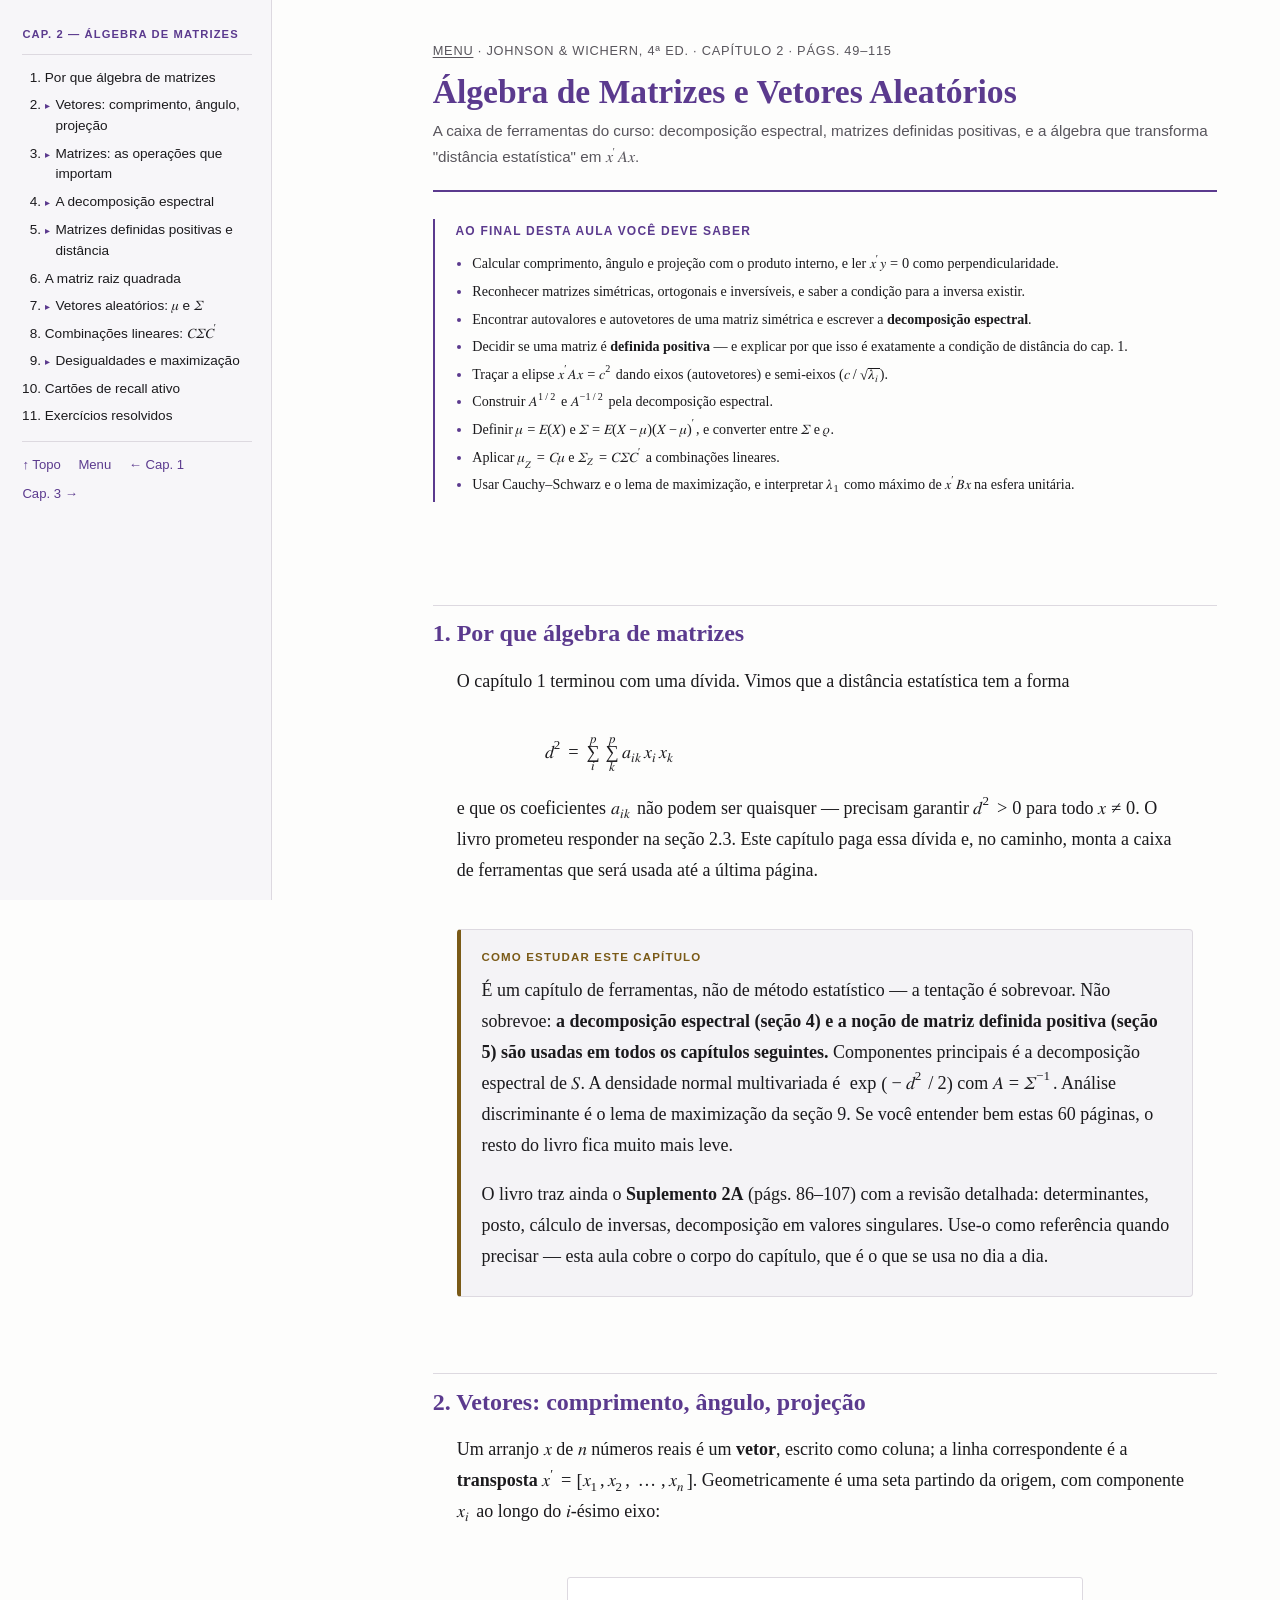
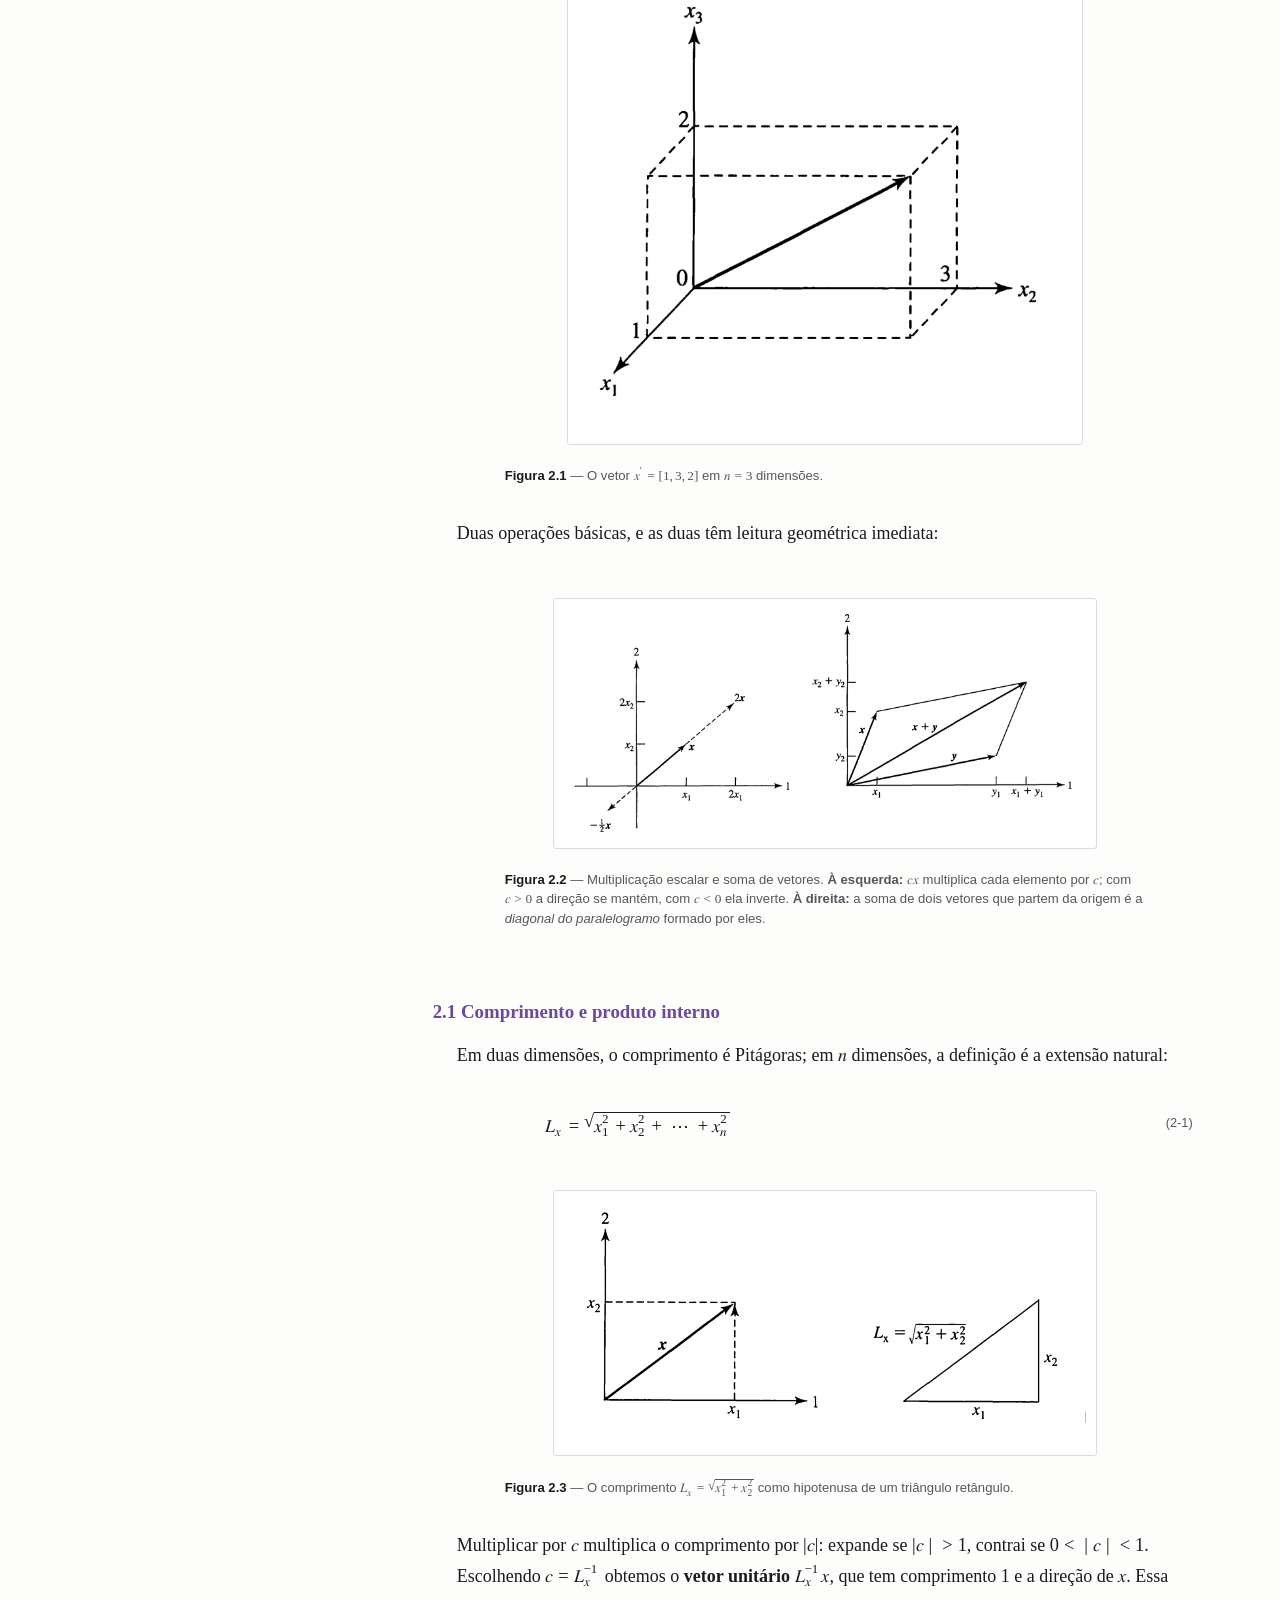
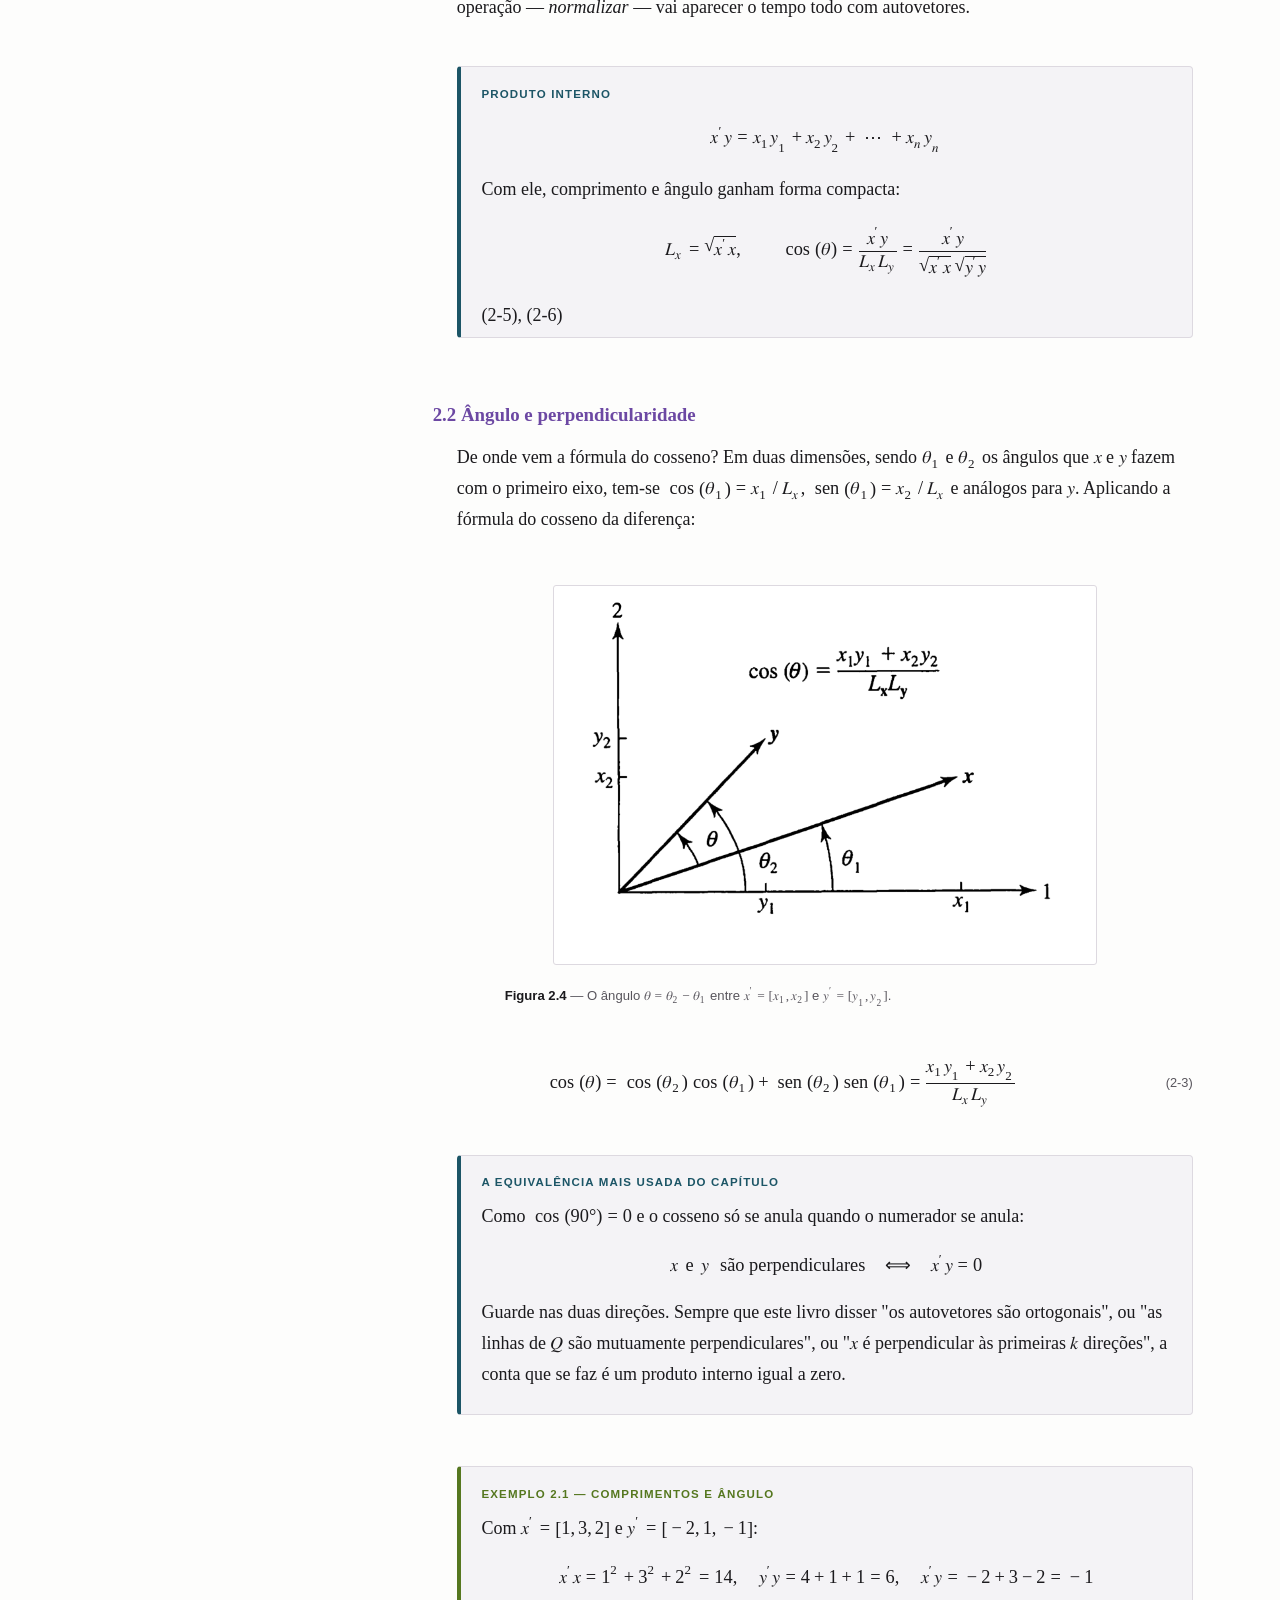
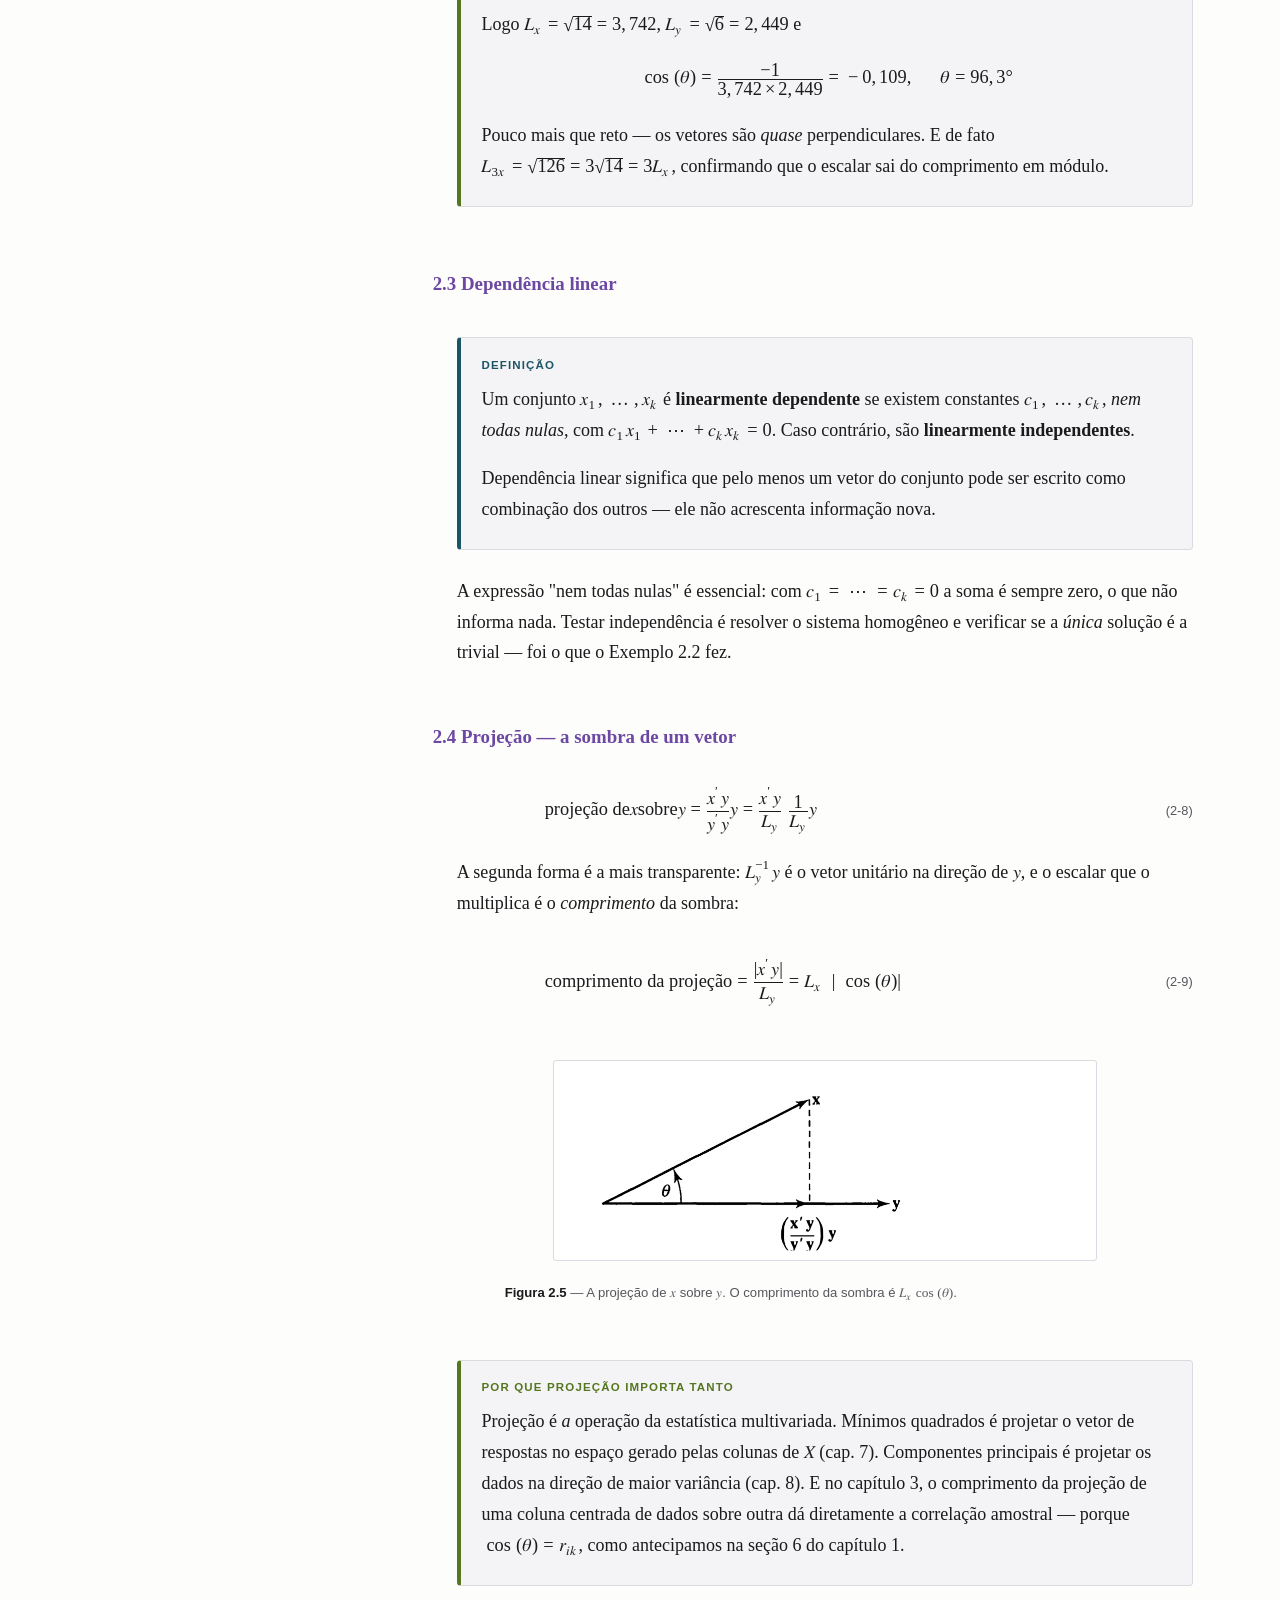
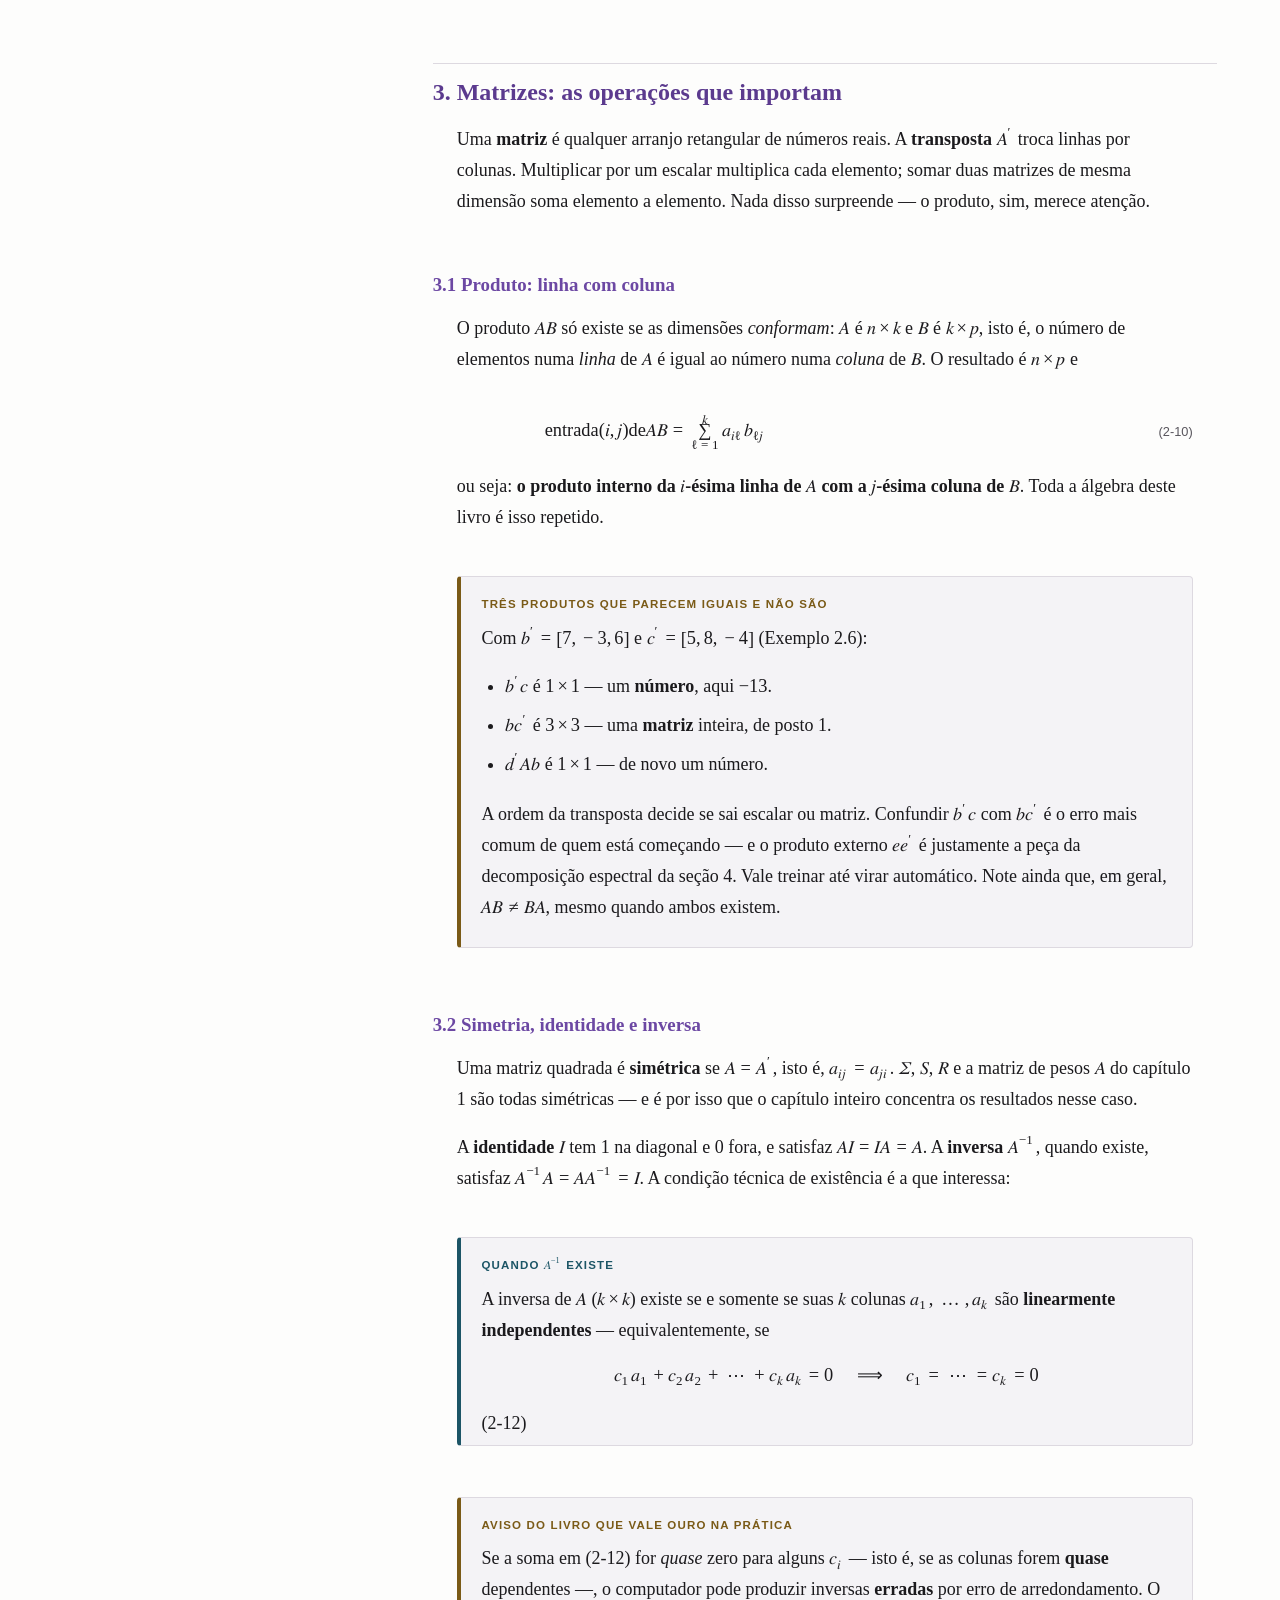
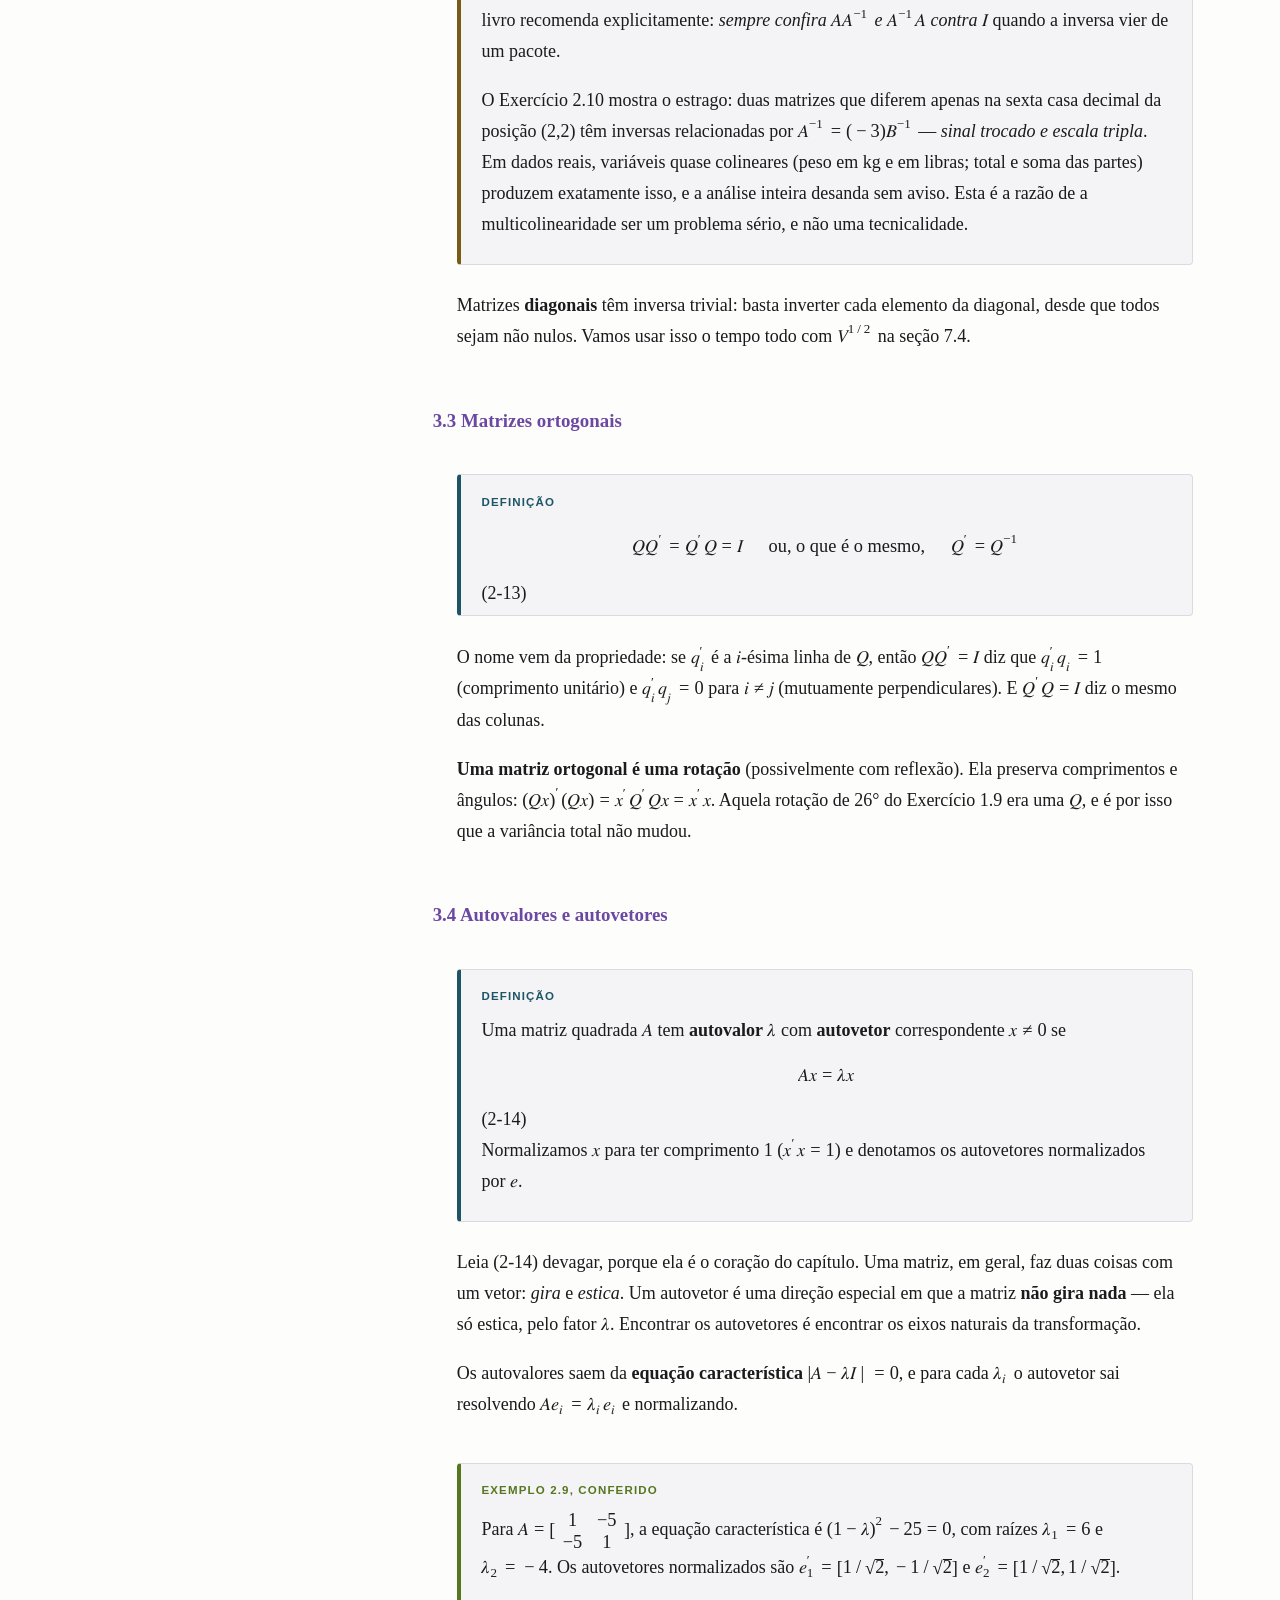
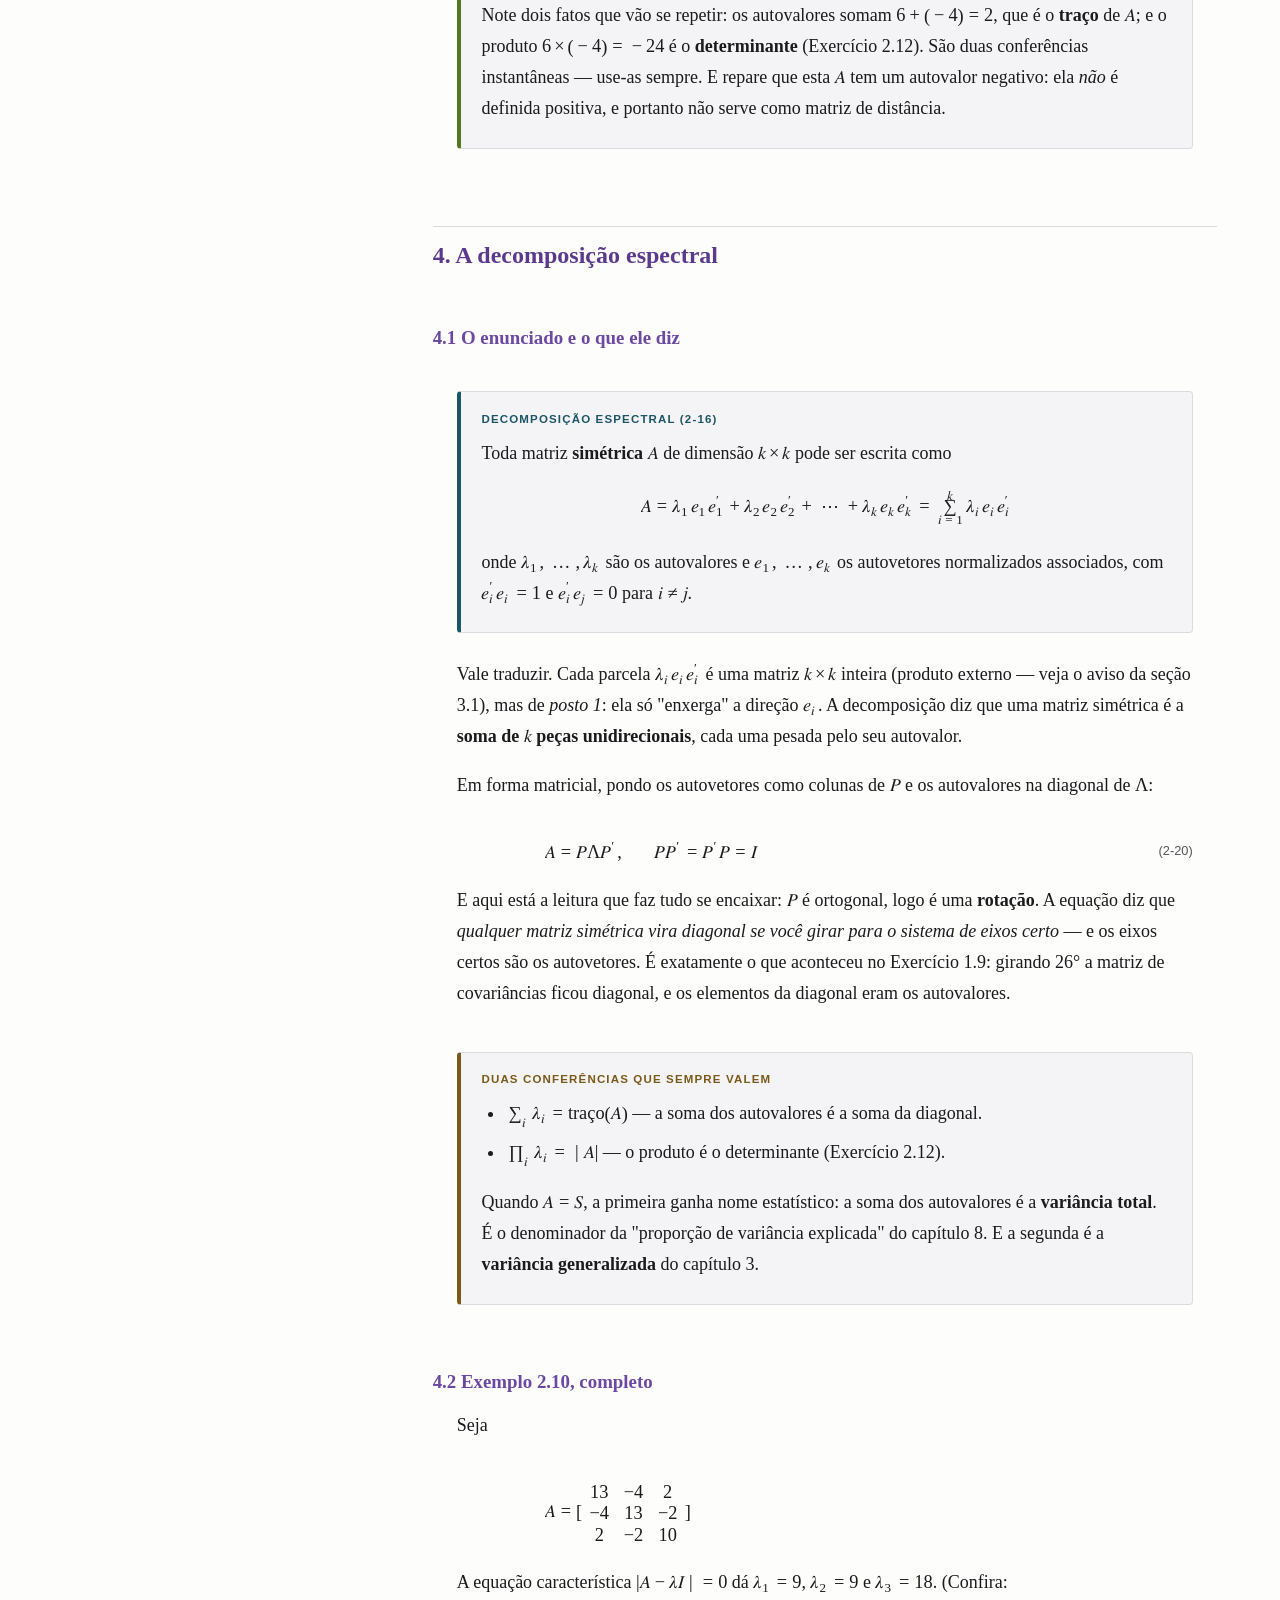
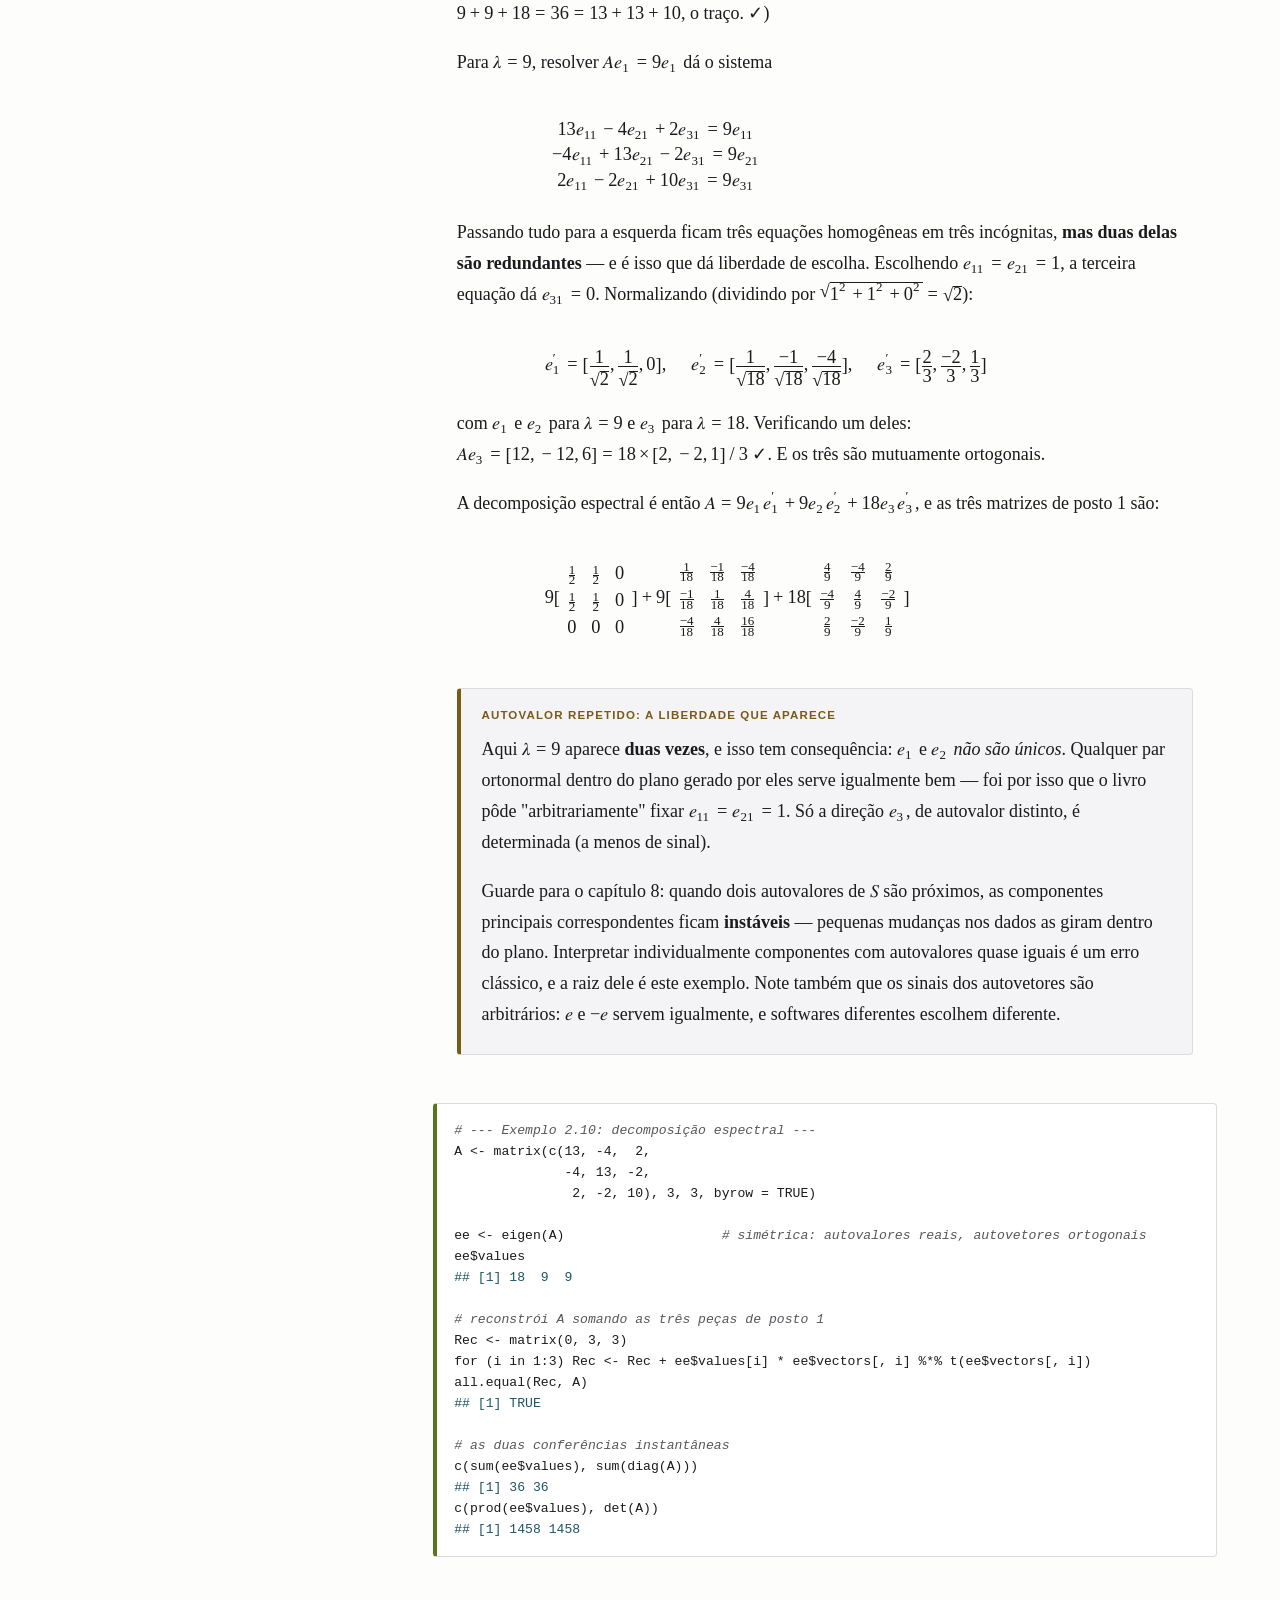
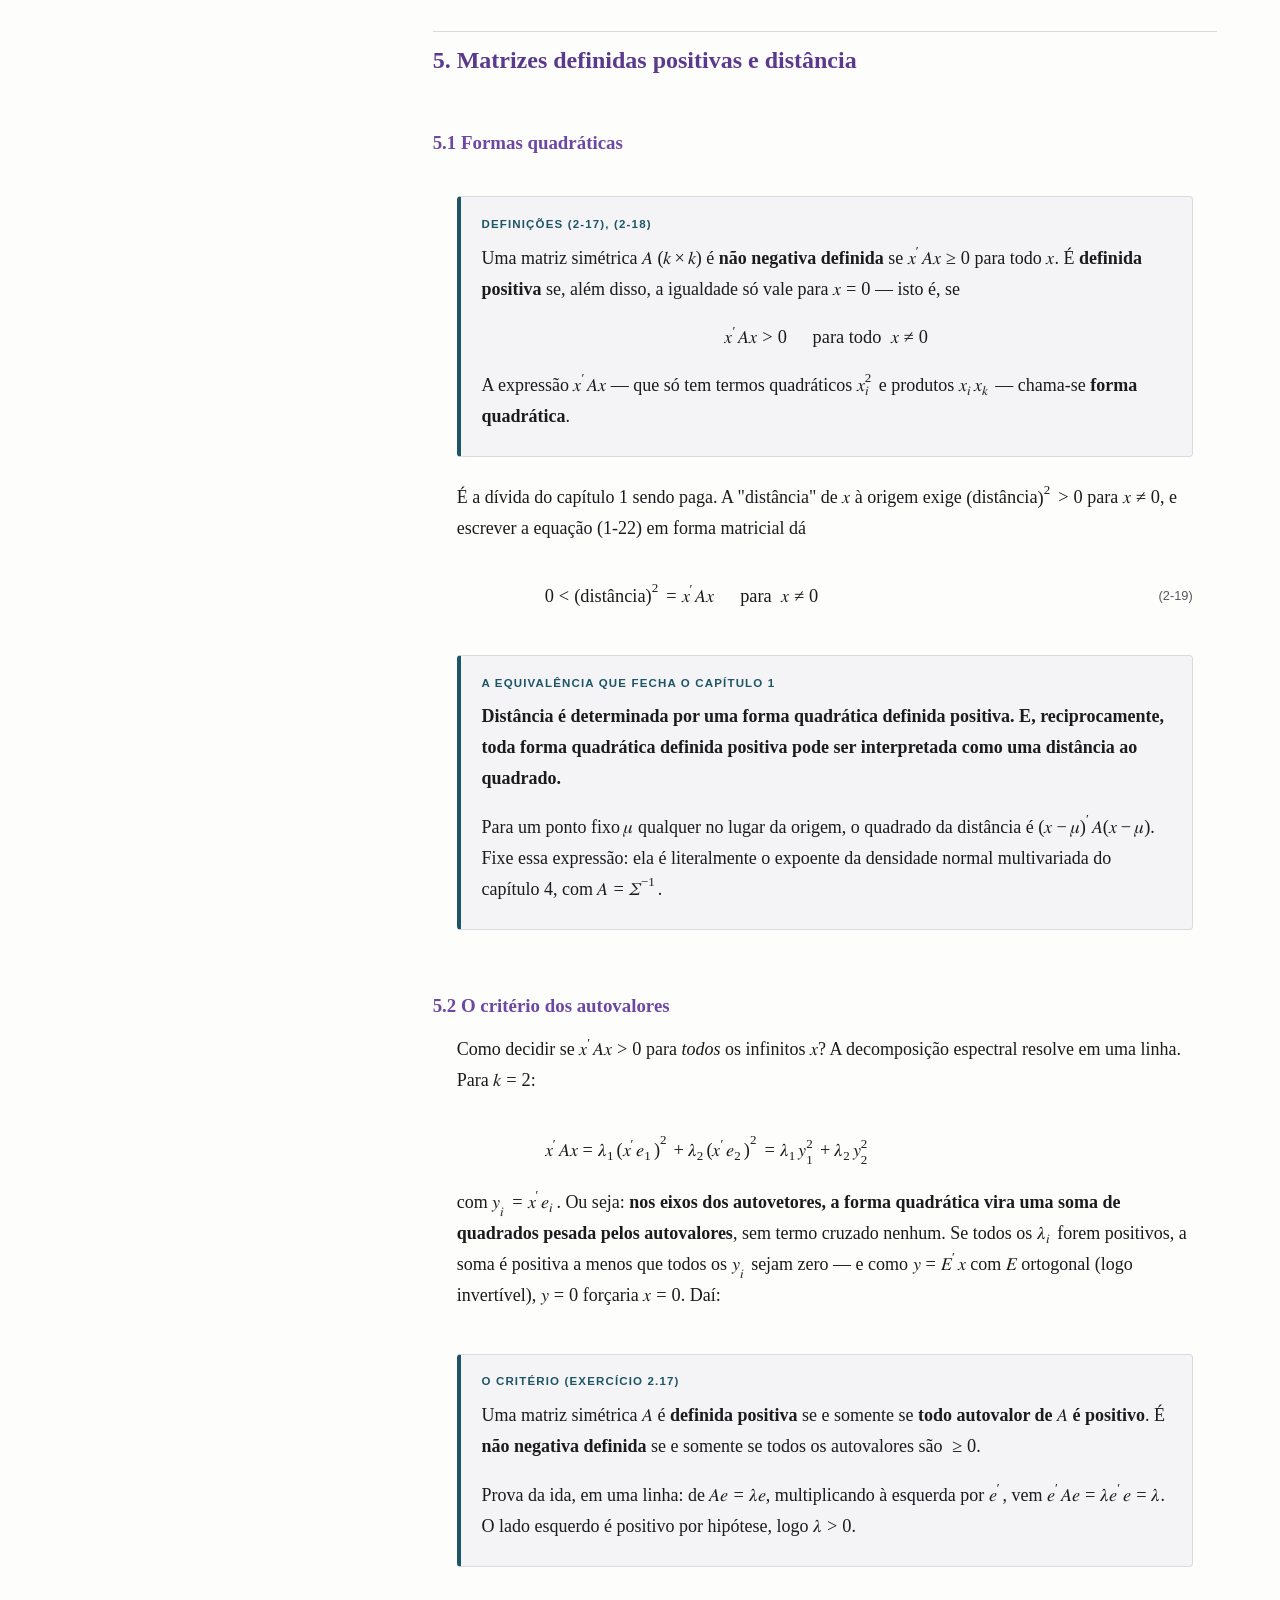
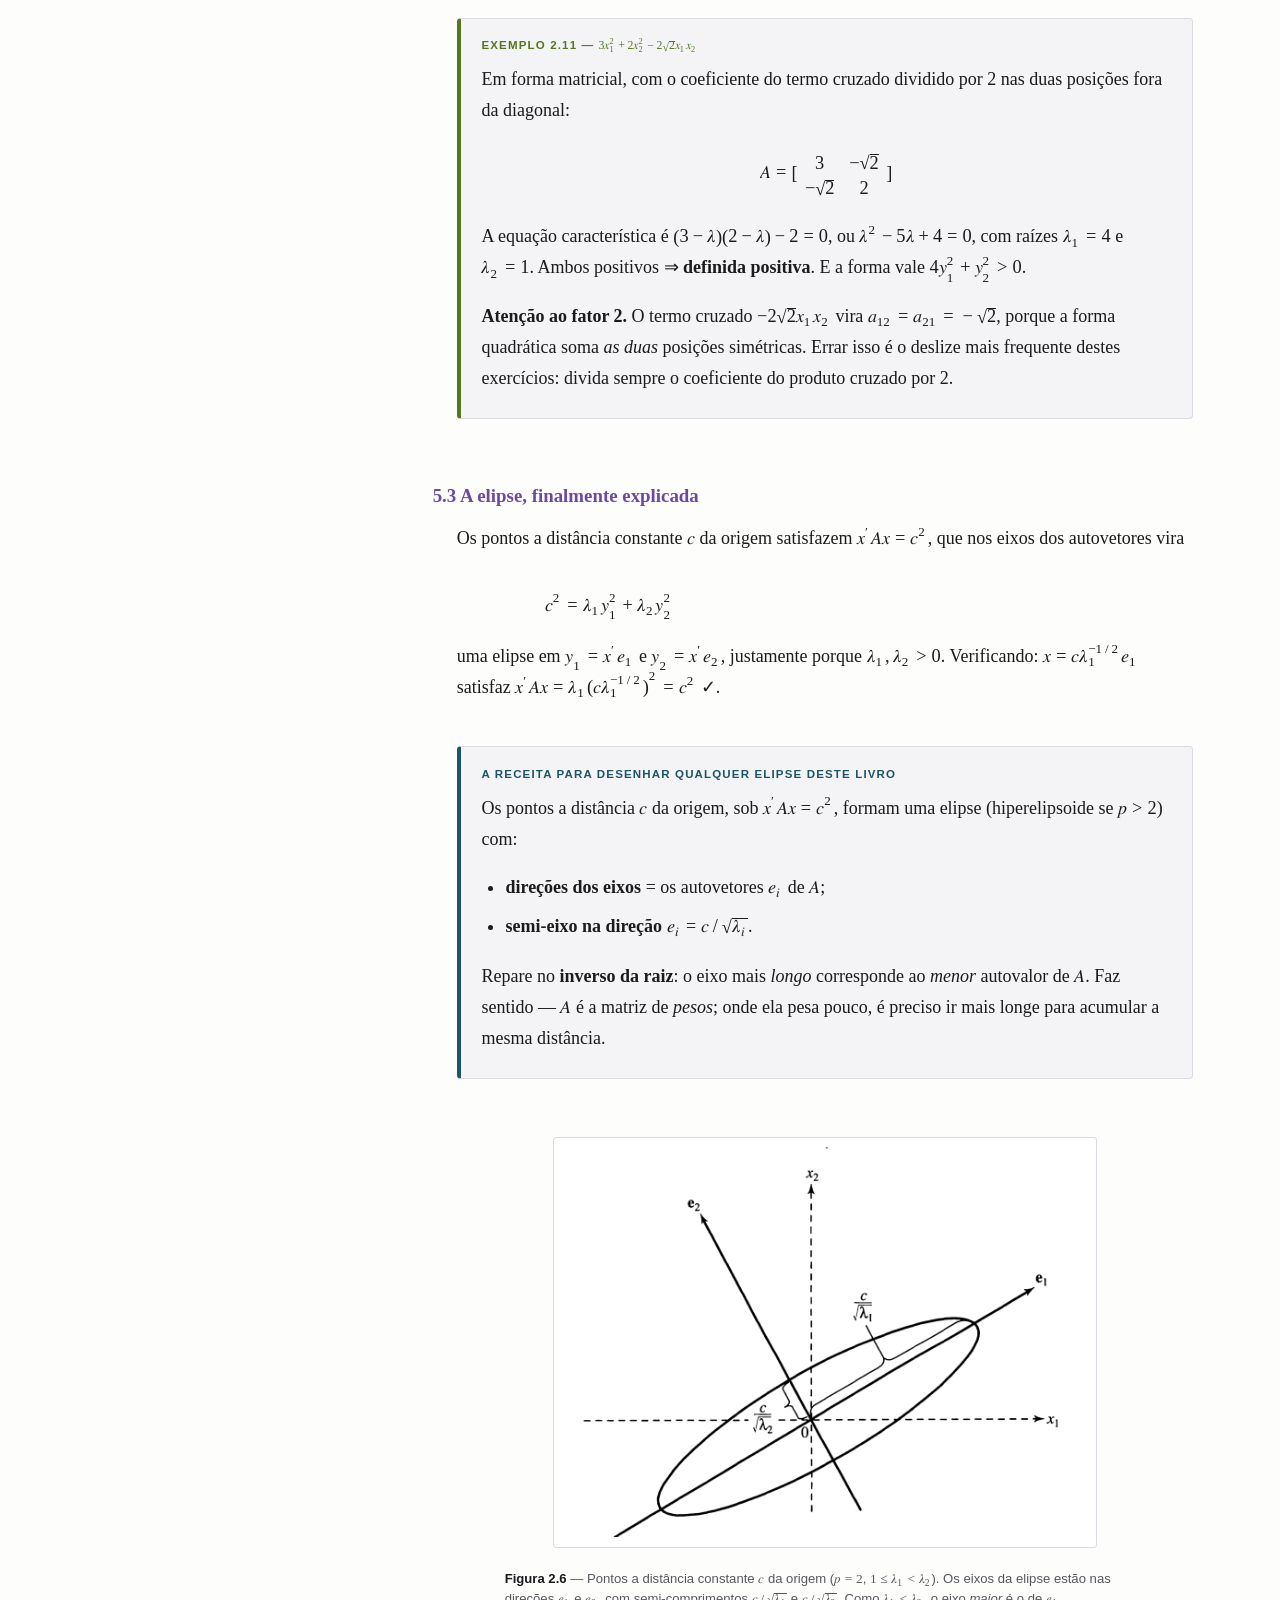
==== commit 1778345e: "Capítulo 3: Geometria da Amostra e Amostragem Aleatória Aula completa do cap. 3 (livro 116–156), com" ====
--- a/estudo/cap02/02-00-algebra-de-matrizes-e-vetores-aleatorios.html
+++ b/estudo/cap02/02-00-algebra-de-matrizes-e-vetores-aleatorios.html
@@ -78,6 +78,7 @@
       <a href="#topo">↑ Topo</a>
       <a href="../index.html">Menu</a>
       <a href="../cap01/01-00-aspectos-da-analise-multivariada.html">← Cap. 1</a>
+      <a href="../cap03/03-00-geometria-da-amostra-e-amostragem-aleatoria.html">Cap. 3 →</a>
     </p>
   </nav>
 </details>
@@ -1150,7 +1151,7 @@
 
 <nav class="nav-rodape">
   <span><a href="../cap01/01-00-aspectos-da-analise-multivariada.html">← Cap. 1 — Aspectos da Análise Multivariada</a></span>
-  <span><a href="../index.html">Menu →</a></span>
+  <span><a href="../cap03/03-00-geometria-da-amostra-e-amostragem-aleatoria.html">Cap. 3 — Geometria da Amostra e Amostragem Aleatória →</a></span>
 </nav>
 
 
